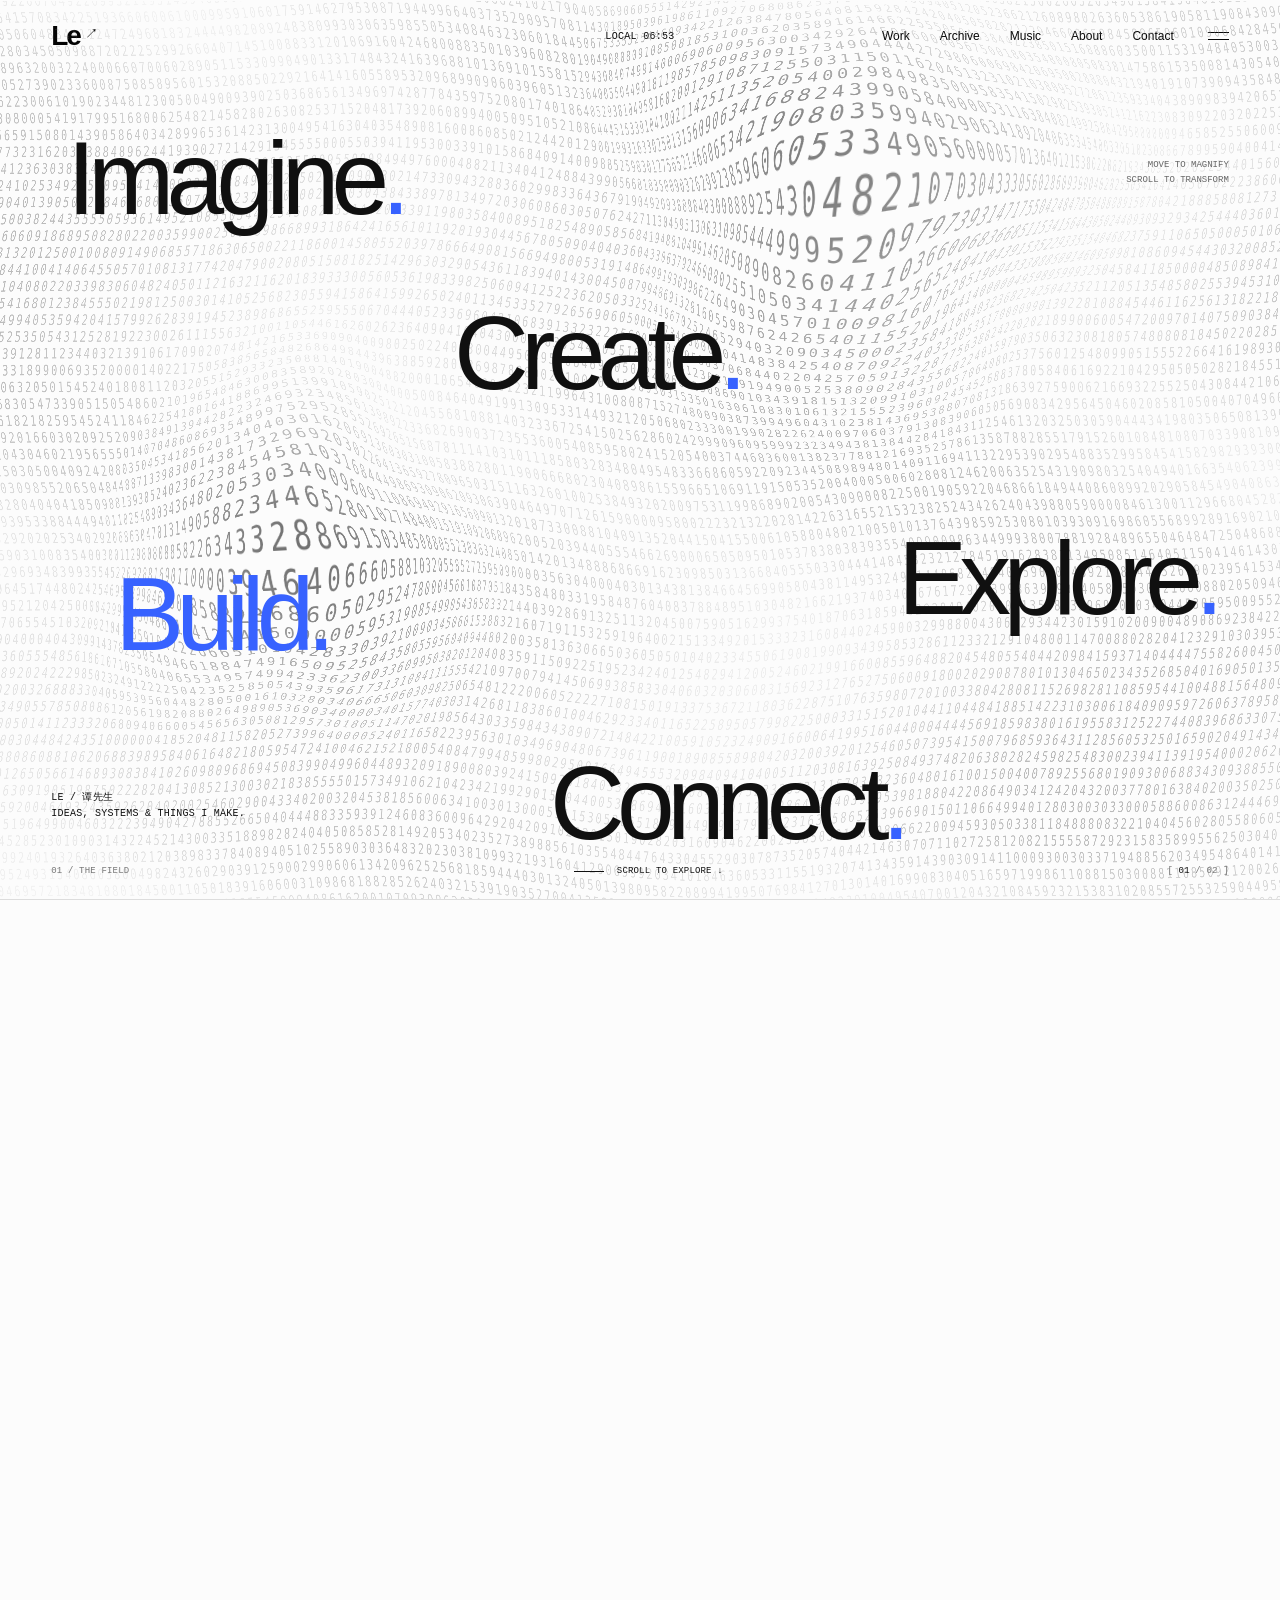
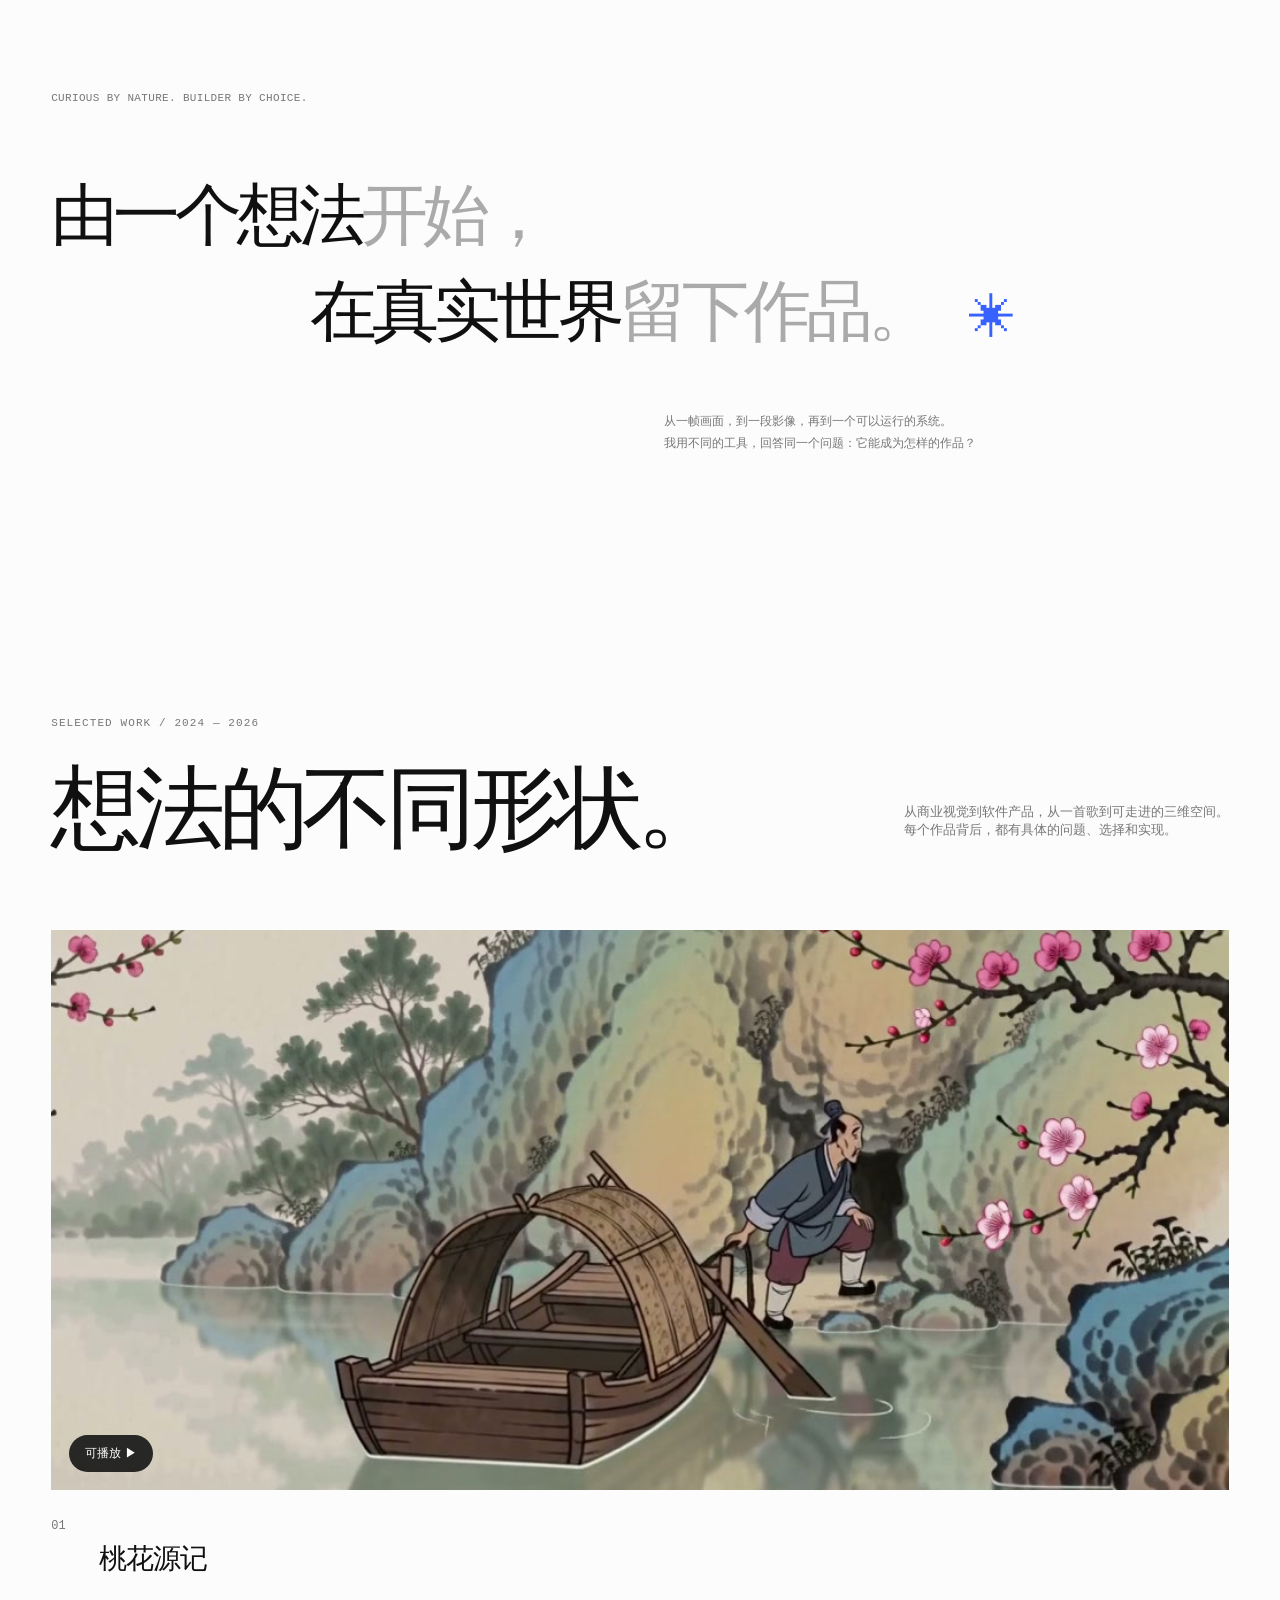
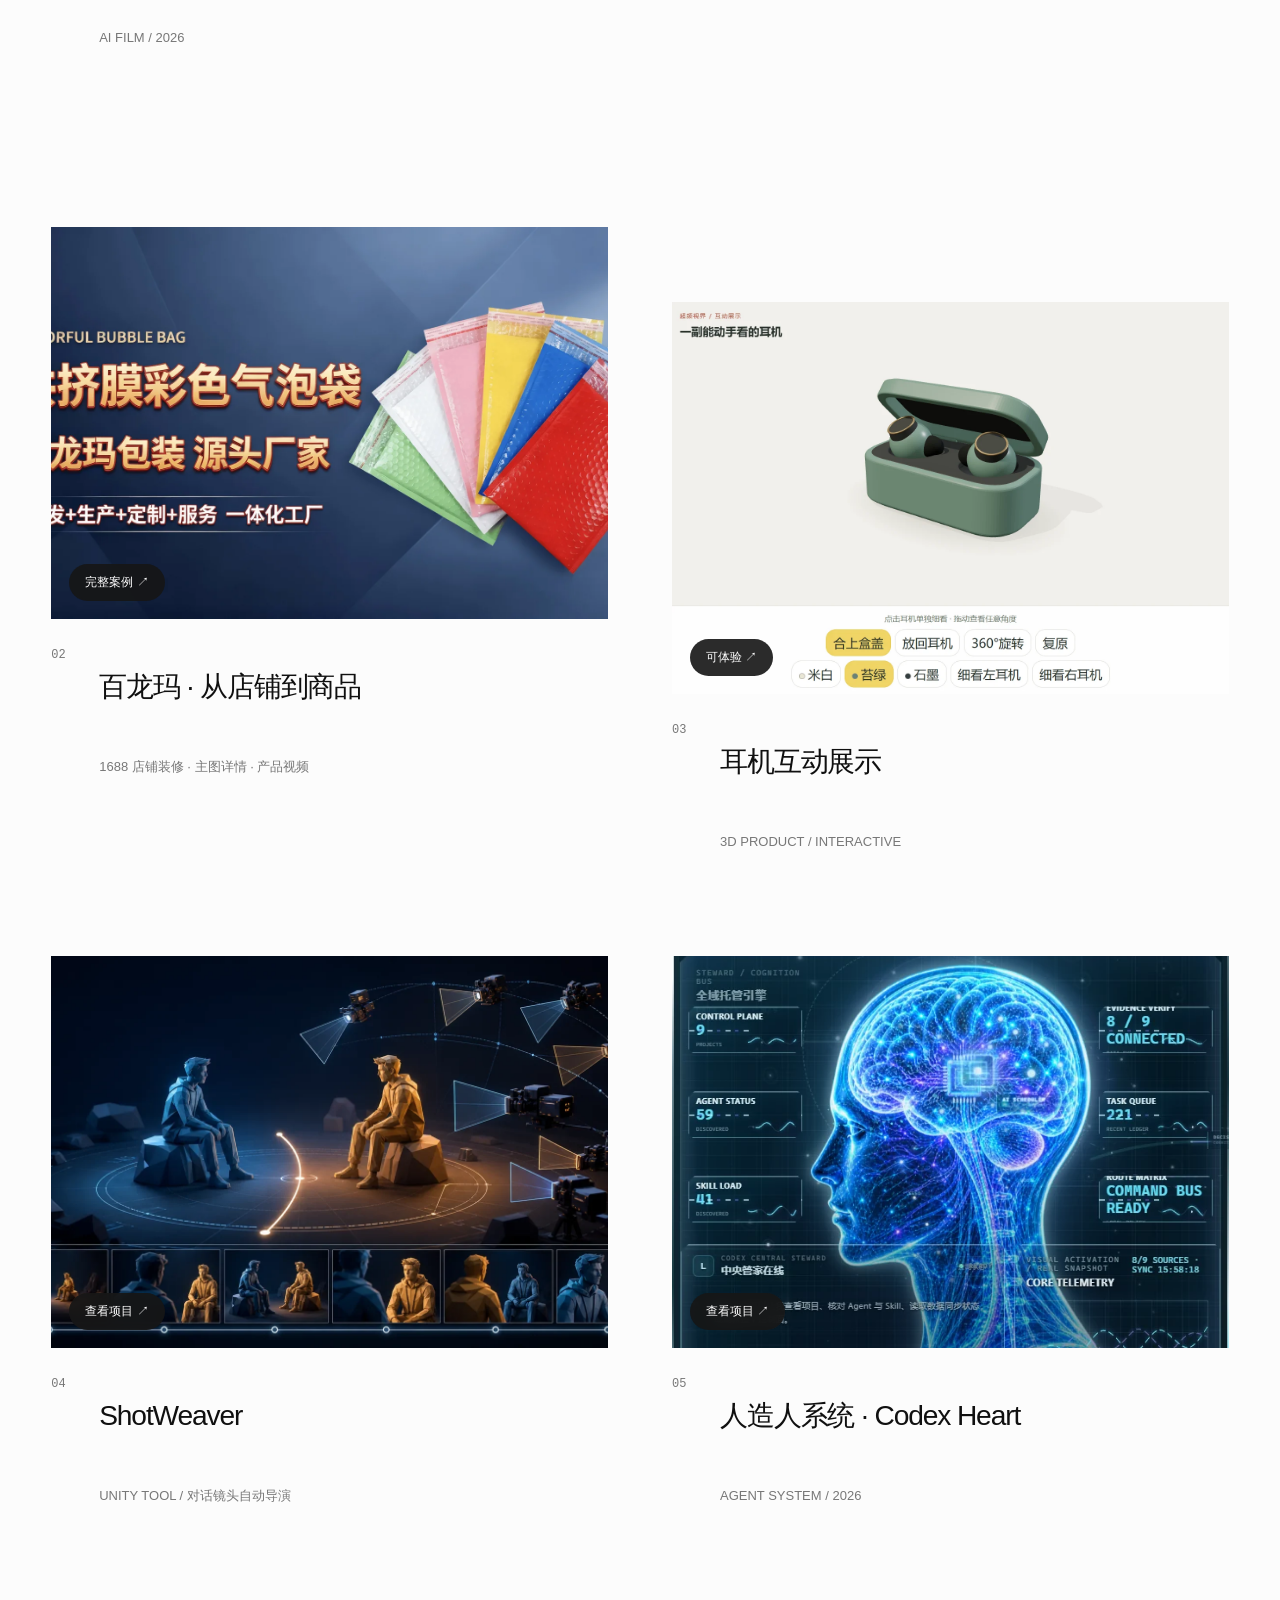
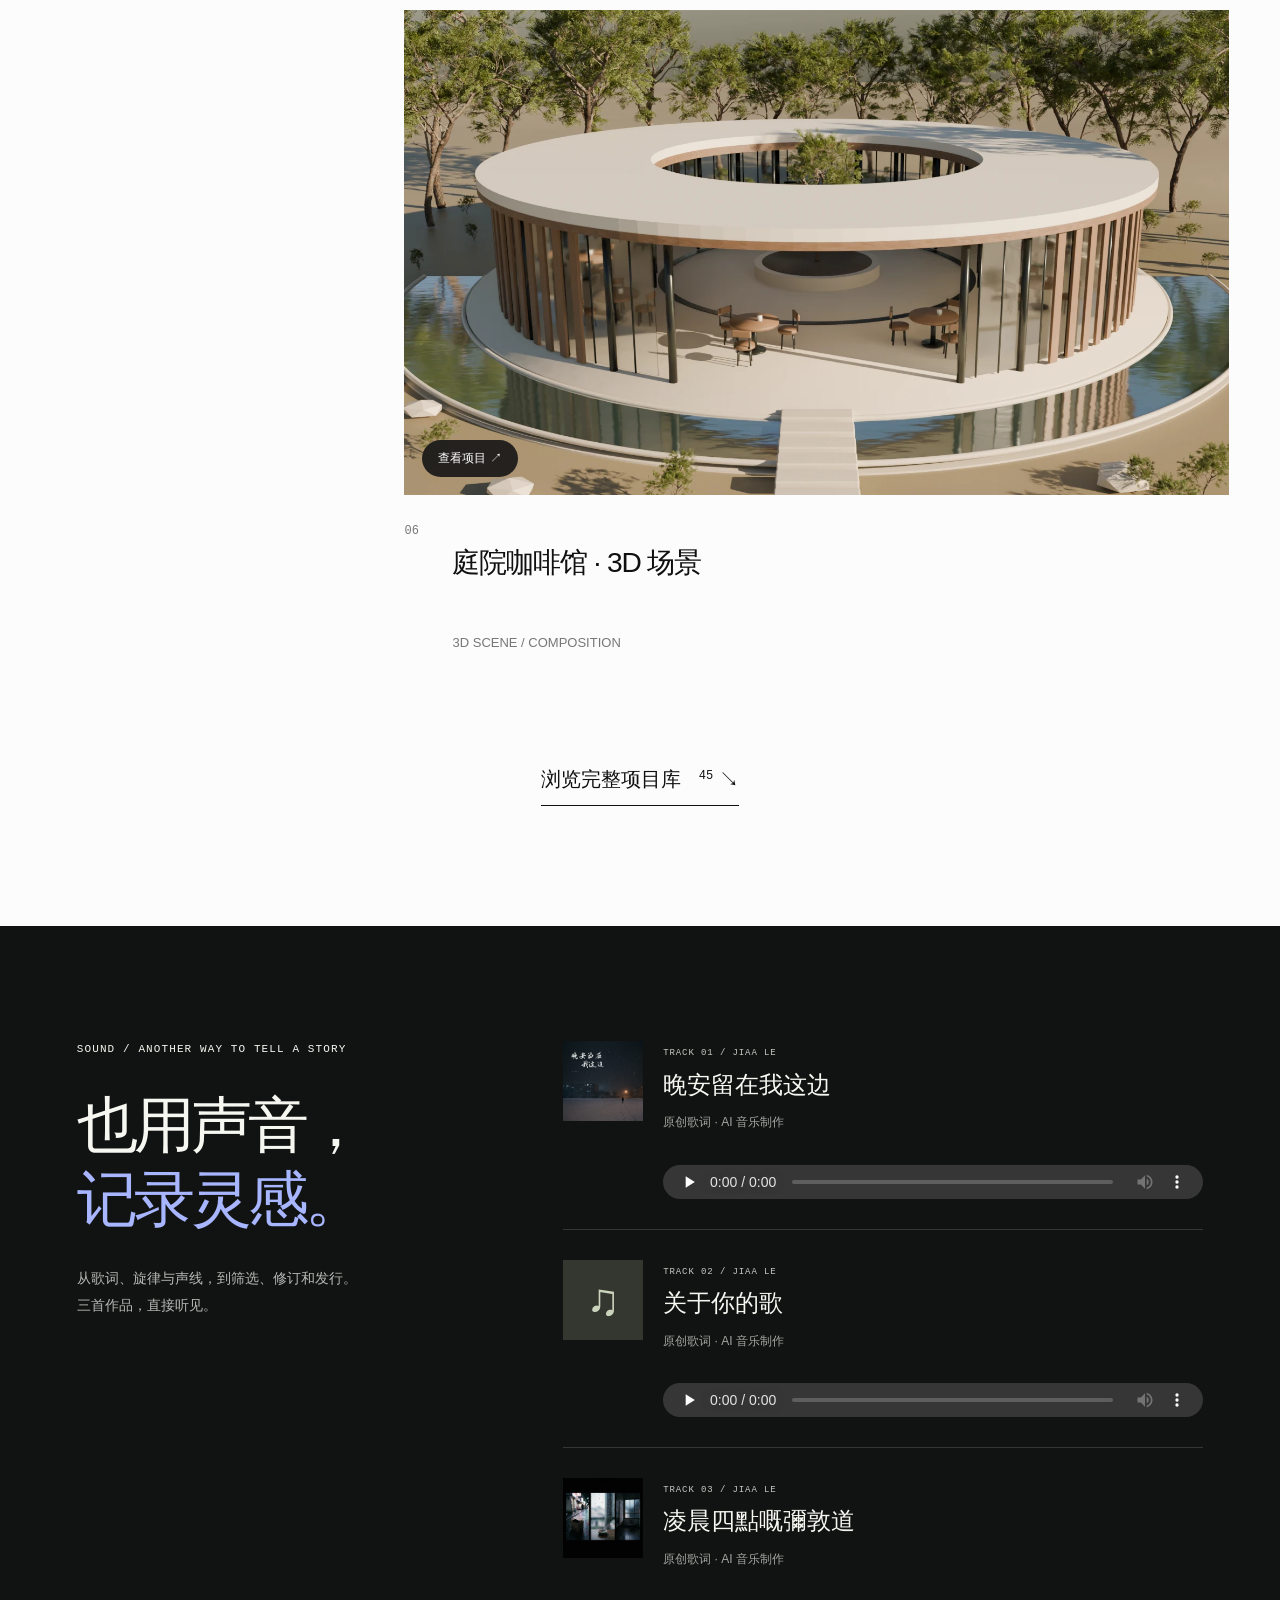
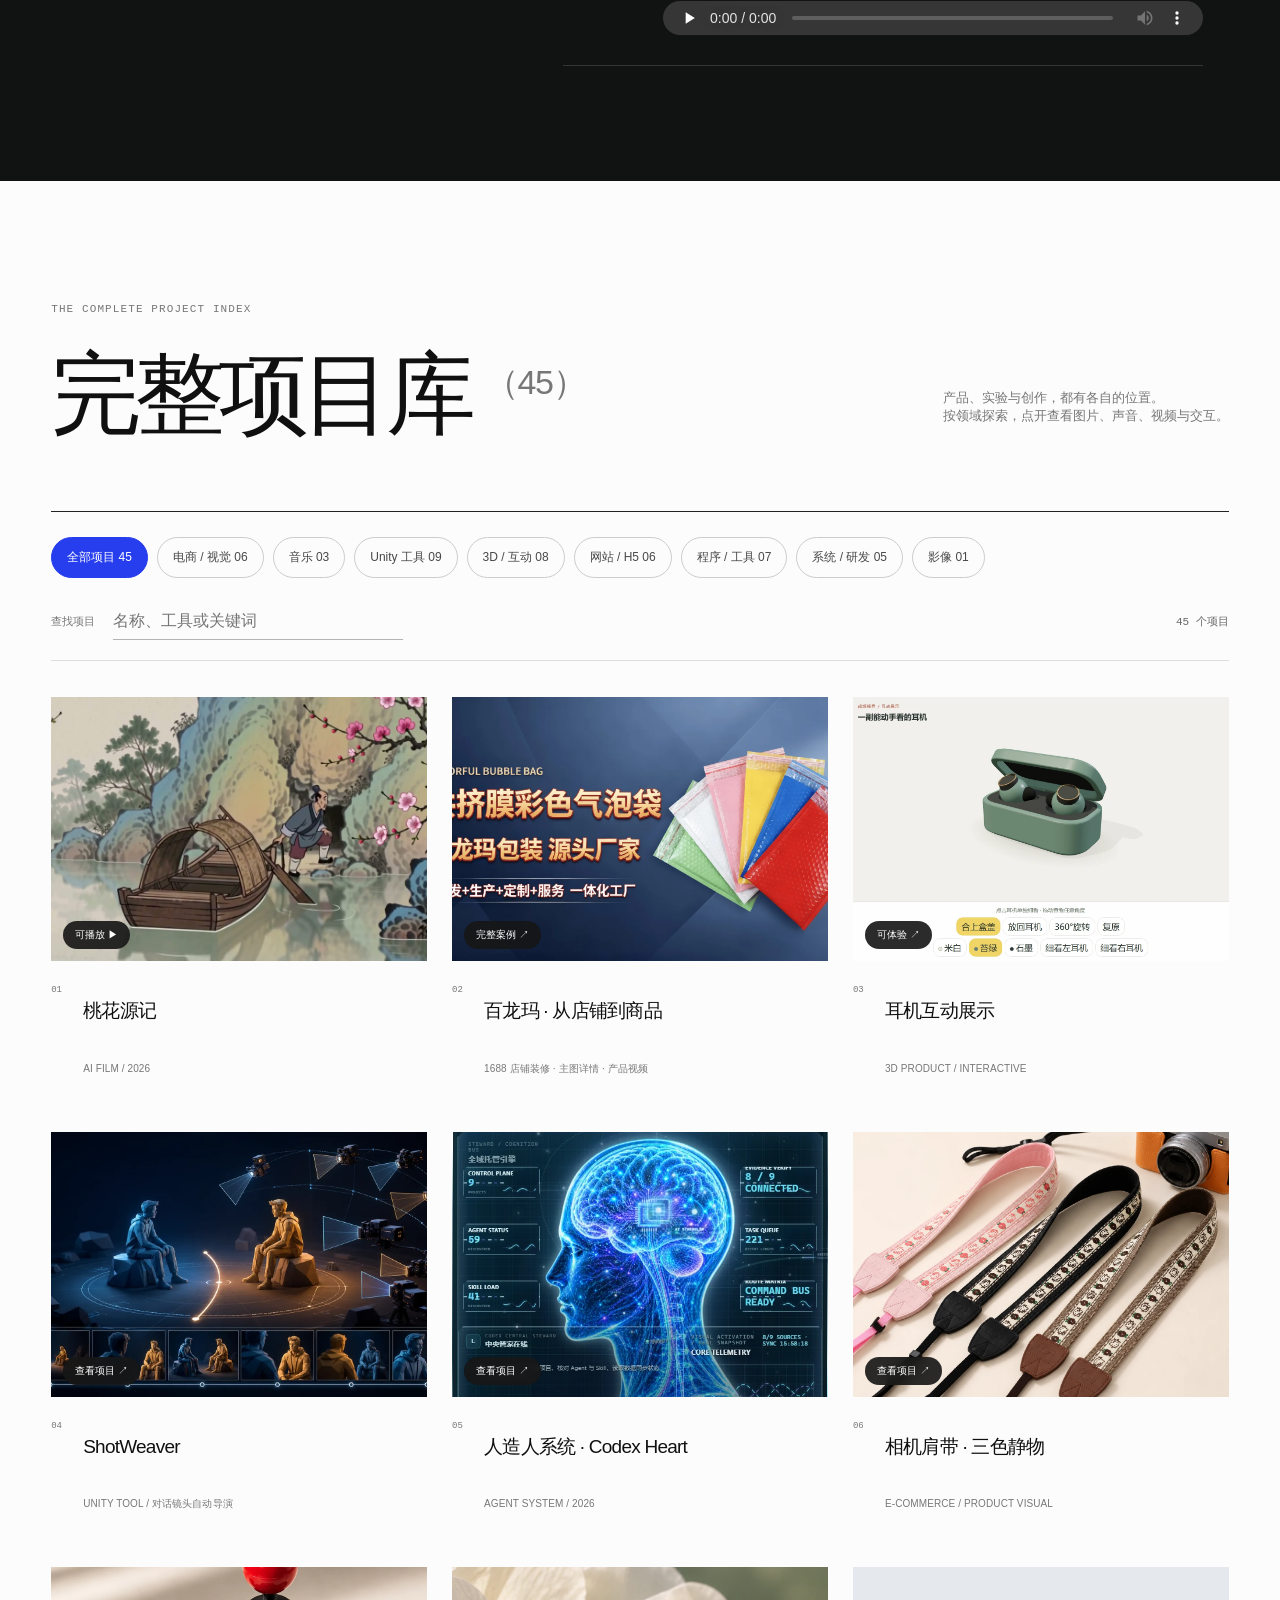
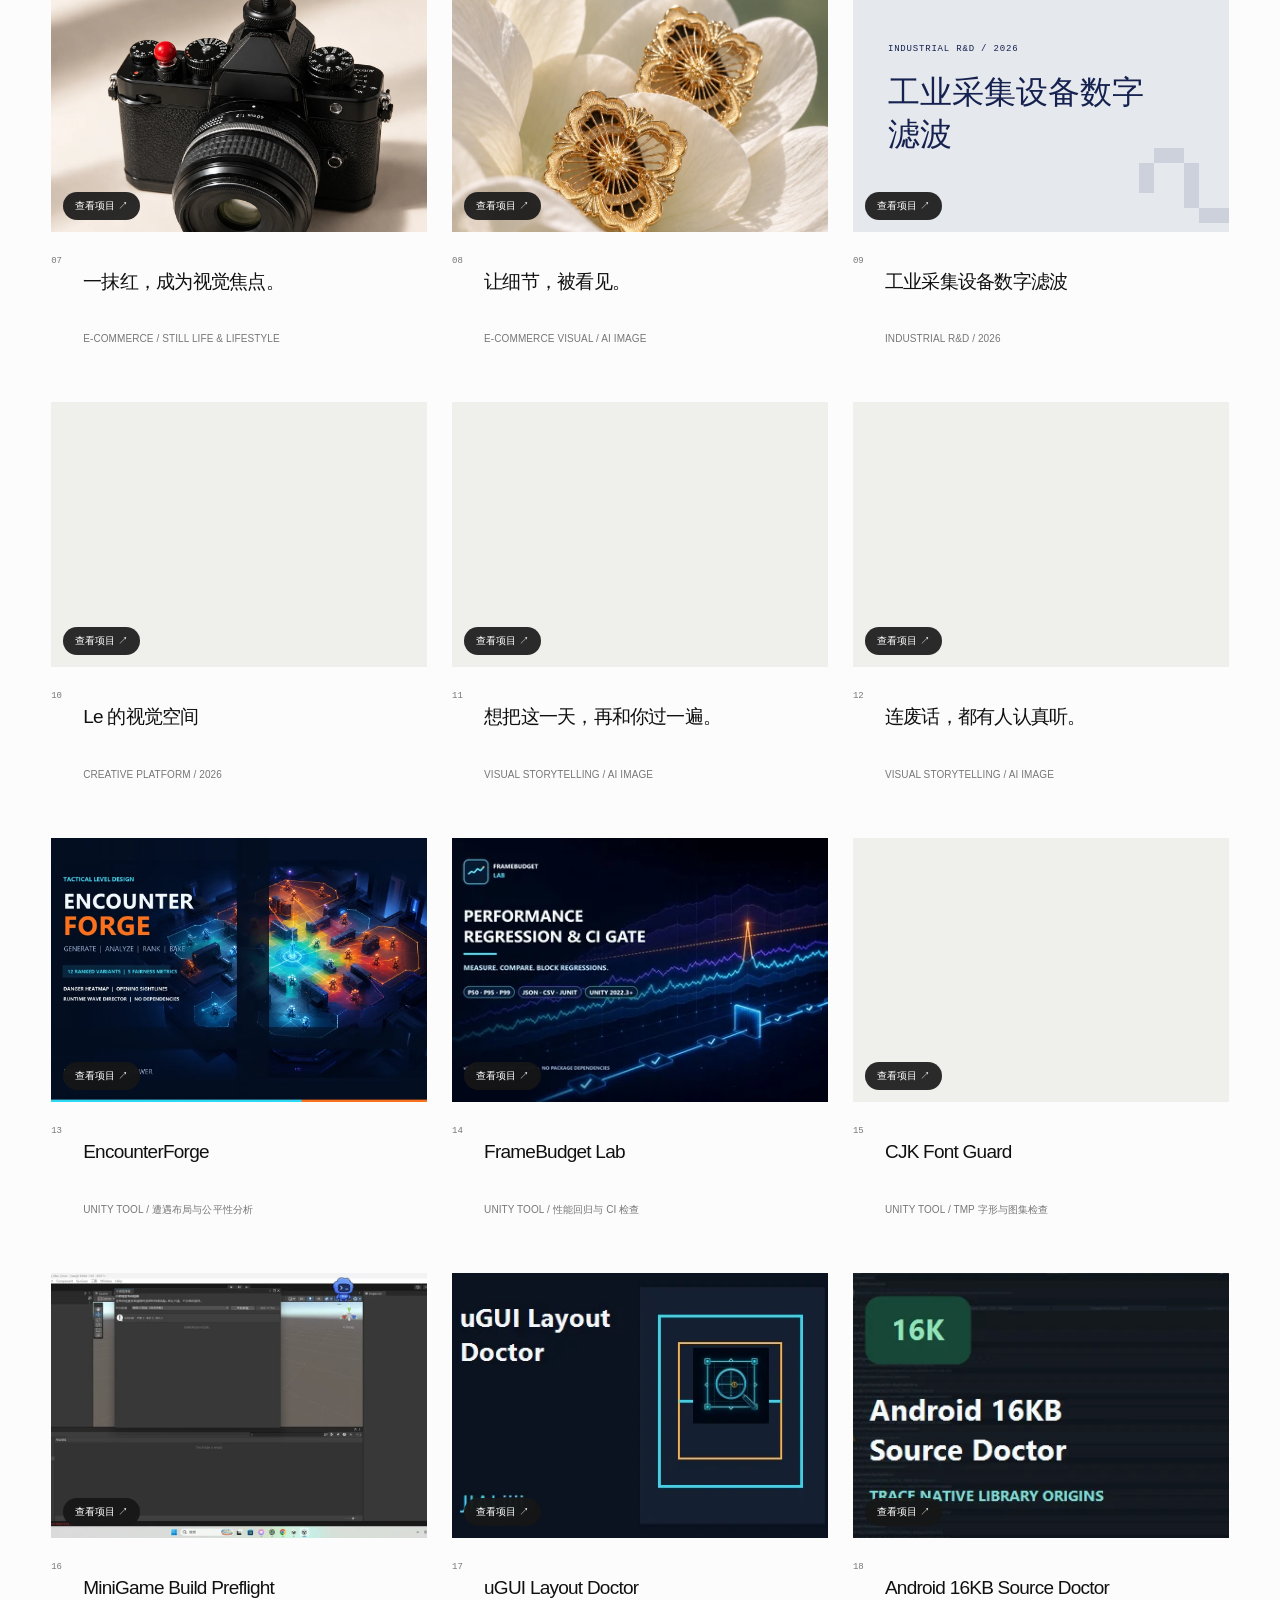
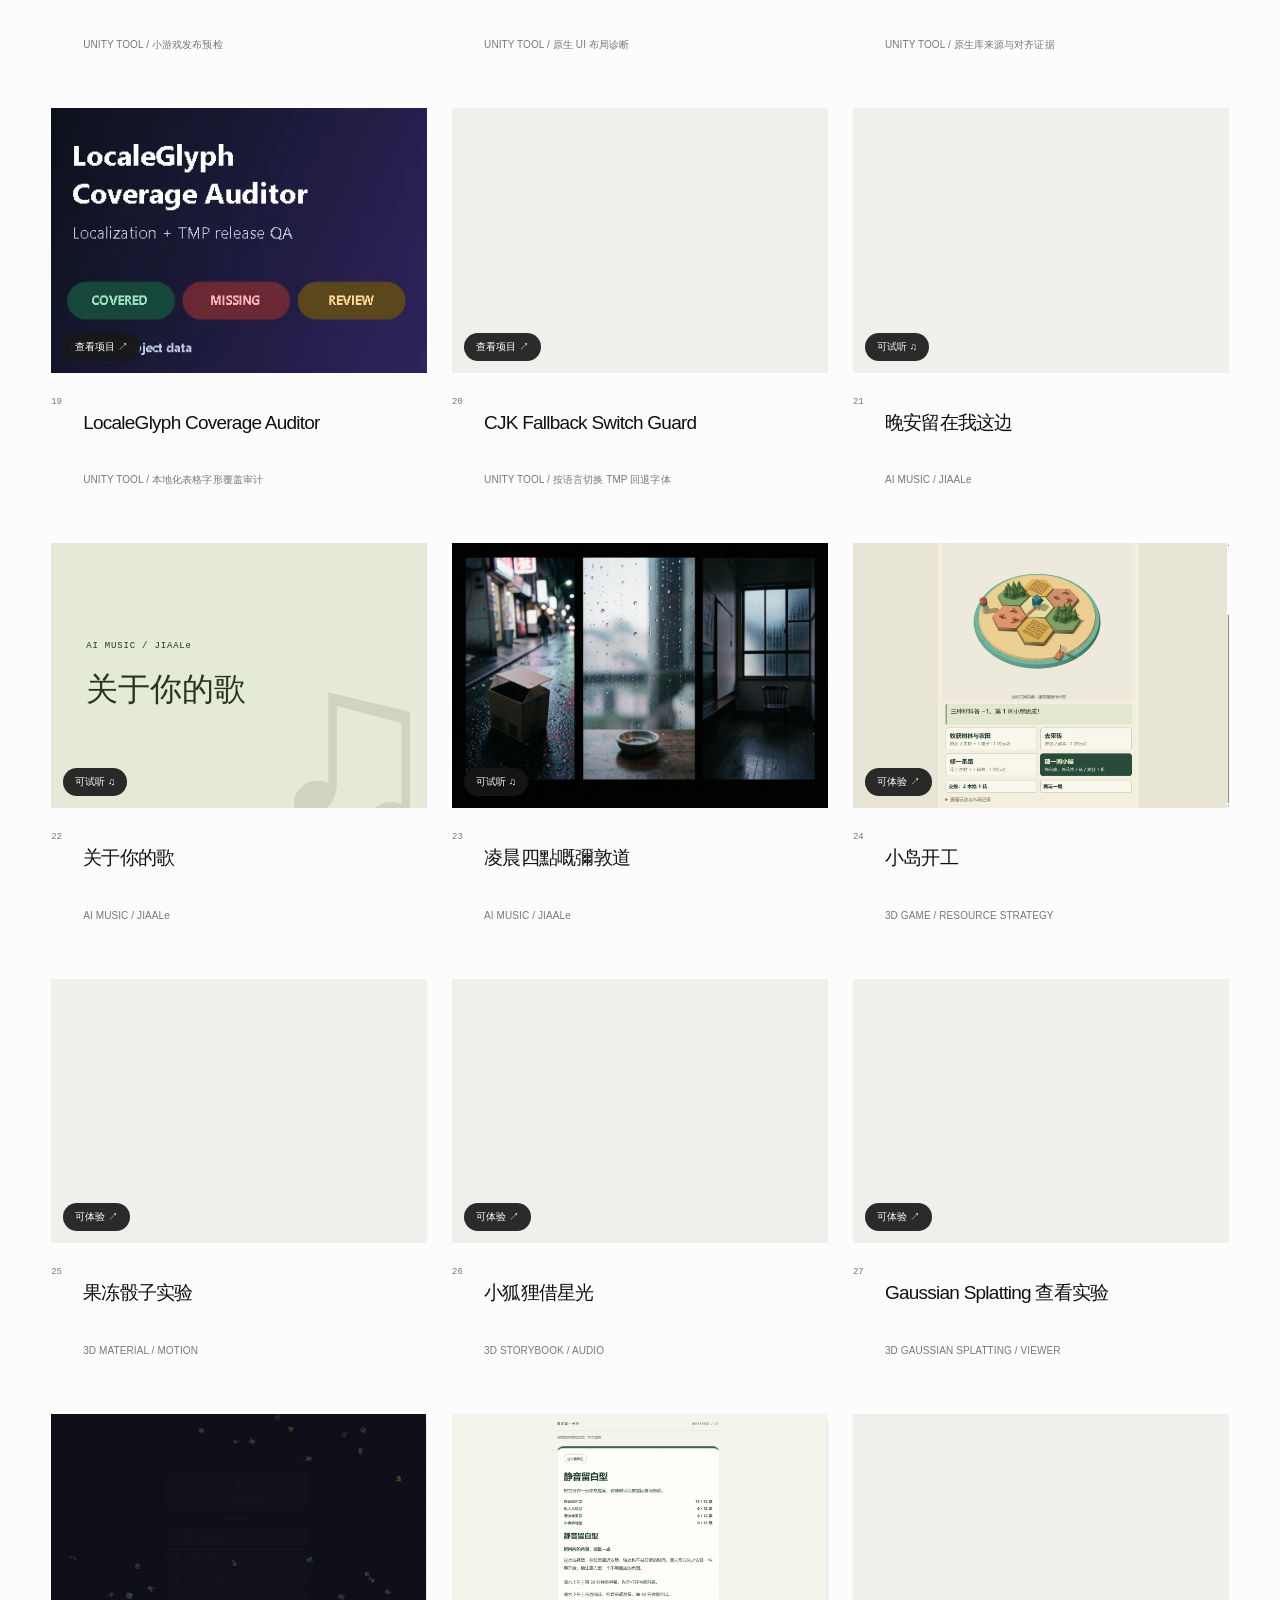
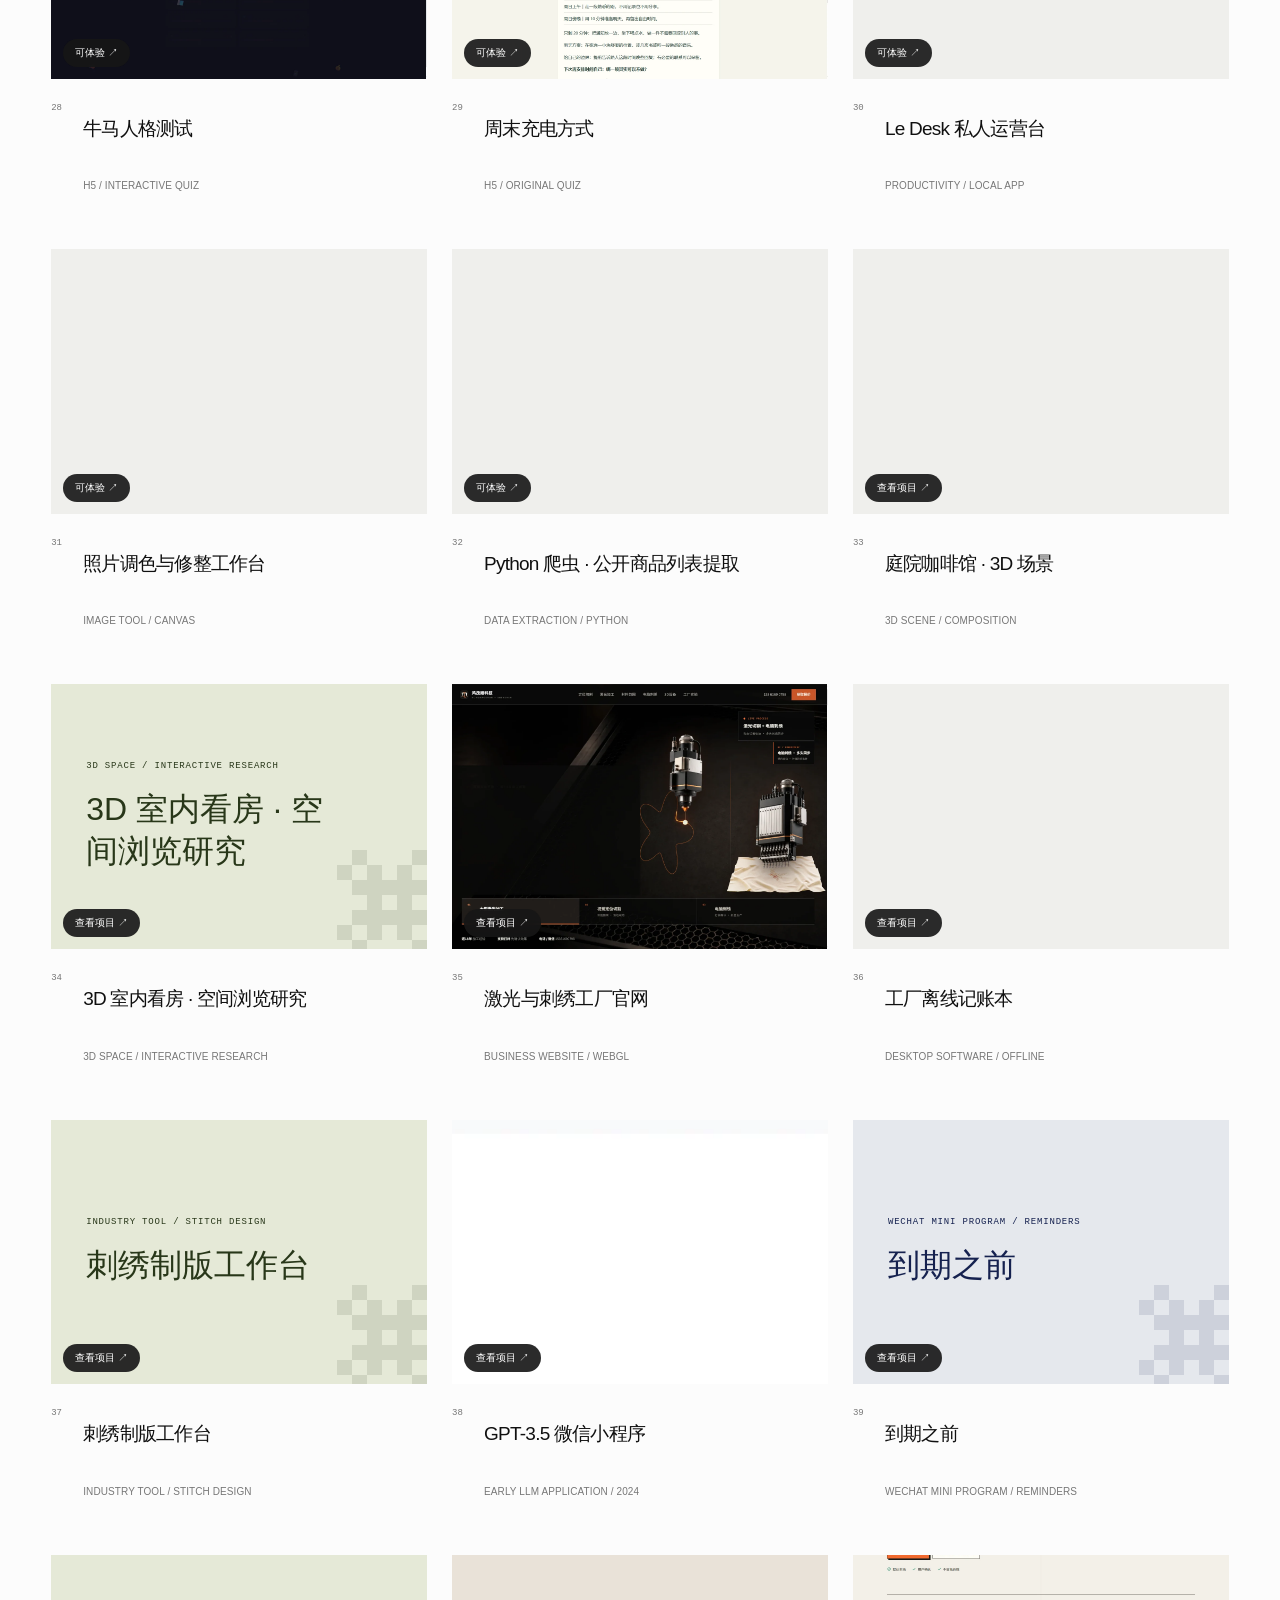
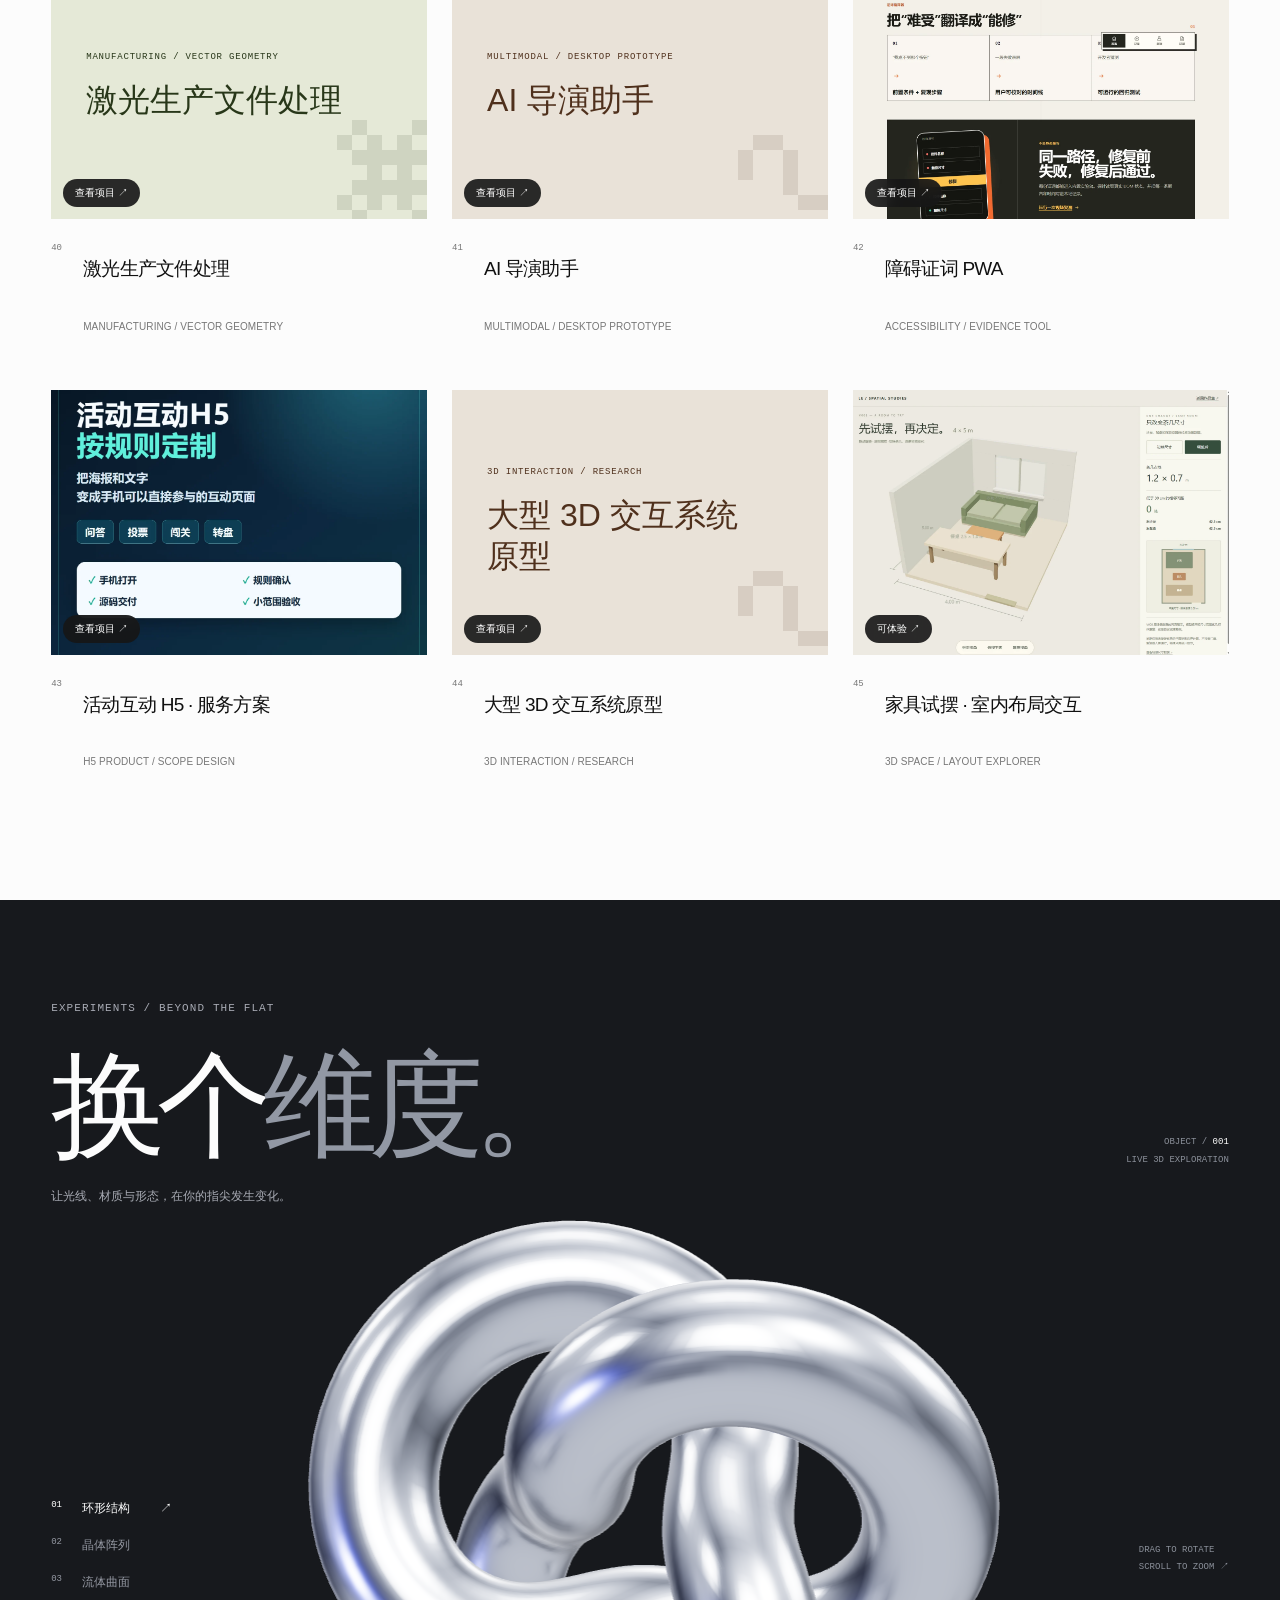
==== index.html @ b3fac4a1 "Publish Le portfolio with projects, photos and portrait unlock" ====
<!doctype html>
<html lang="zh-CN">
<head>
<meta charset="UTF-8"><meta name="viewport" content="width=device-width,initial-scale=1"><meta name="theme-color" content="#fcfcfc">
<meta name="description" content="Le｜谭先生的个人作品集。智能体系统、工业研发、AI影像、电商视觉与三维交互，想法在这里成为作品。">
<meta property="og:title" content="Le — Ideas, systems & things I make."><meta property="og:image" content="https://le-ai-portfolio.jia-c.chatgpt.site/assets/camera-straps.webp">
<title>Le — Ideas, systems & things I make.</title>
<link rel="icon" href="data:image/svg+xml,%3Csvg xmlns='http://www.w3.org/2000/svg' viewBox='0 0 64 64'%3E%3Crect width='64' height='64' fill='%232941f0'/%3E%3Ctext x='10' y='47' font-size='45' font-family='Arial' font-weight='900' fill='white'%3EL.%3C/text%3E%3C/svg%3E">
<link rel="stylesheet" href="styles.css"><link rel="stylesheet" href="archive.css"><link rel="stylesheet" href="portrait.css"><script type="importmap">{"imports":{"three":"./vendor/three.module.min.js","three/addons/controls/OrbitControls.js":"./vendor/OrbitControls.js"}}</script><script type="module" src="app.js"></script>
</head>
<body>
<a class="skip-link" href="#work">跳到作品</a>
<header class="header"><a class="wordmark" href="#home" aria-label="Le 首页">Le<span>↗</span></a><div class="header-caption">LOCAL <time id="local-time">--:--</time></div><nav aria-label="主导航"><a href="#work">Work</a><a href="#archive">Archive</a><a href="#music">Music</a><a href="#about">About</a><a href="#contact">Contact</a></nav><button class="menu-toggle" aria-label="打开导航菜单" aria-expanded="false" aria-controls="menu"><span>MENU</span><i></i><i></i></button></header>
<div class="menu-panel" id="menu" hidden><div class="menu-meta">EXPLORE / LE’S WORLD</div><nav aria-label="展开导航"><a href="#home">首页 <span>01</span></a><a href="#work">作品档案 <span>02</span></a><a href="#lab">三维实验 <span>03</span></a><a href="#about">关于我 <span>04</span></a><a href="#contact">开始对话 <span>05</span></a></nav><p>好奇心驱动。用作品回答。</p></div>
<main>
<section class="journey" id="home" aria-label="从想法到作品的三维空间">
<div class="journey-sticky">
<canvas id="world-canvas" aria-label="全屏交互创作空间：移动鼠标放大数字流，滚动进入三维星球，拖动旋转，点击节点查看作品" tabindex="0"></canvas>
<div class="hero-copy"><h1 class="sr-only">Le，谭先生。AI 综合应用、系统研发与视觉创作。</h1><div class="kinetic-word word-one" data-depth="-1.1">Imagine<span>.</span></div><div class="kinetic-word word-two" data-depth=".6">Create<span>.</span></div><div class="kinetic-word word-three" data-depth="-1.6">Build<span>.</span></div><div class="kinetic-word word-four" data-depth="1.25">Explore<span>.</span></div><div class="kinetic-word word-five" data-depth="-.45">Connect<span>.</span></div><p class="opening-caption">LE / 谭先生<br>IDEAS, SYSTEMS & THINGS I MAKE.</p></div>
<div class="hero-side"><span>MOVE TO MAGNIFY<br>SCROLL TO TRANSFORM</span></div>
<div class="world-heading" aria-hidden="true"><p class="eyebrow">A CONTINUOUS EXPLORATION</p><h2>Different tools.<br>One curious<br><em>mind.</em></h2><p>好奇心，让不同的世界相连。<br>拖动旋转，点击节点探索作品。</p></div>
<div class="world-coordinates" aria-hidden="true"><span>CREATIVE ATLAS / LE</span><span>VISUAL · SOUND · PLAY · SYSTEMS</span><span><b data-project-count></b> PROJECTS / ALWAYS EXPLORING</span></div>
<div class="world-labels" id="world-labels"></div>
<button class="world-preview" aria-label="查看当前选中的作品" hidden><div class="world-preview-image"><img alt=""></div><span class="world-preview-kind"></span><strong class="world-preview-name"></strong><span class="world-preview-action">EXPLORE PROJECT ↗</span></button>
<div class="journey-footer"><span class="scene-label">01 / THE FIELD</span><a class="scroll-hint" href="#work"><span class="scroll-line"></span> SCROLL TO EXPLORE ↓</a><span class="scene-index">[ <b>01</b> / 02 ]</span></div>
<div class="journey-progress"><i></i></div><p class="world-fallback" hidden>继续向下，探索完整作品档案 ↓</p>
</div></section>
<section class="manifesto"><p class="eyebrow">CURIOUS BY NATURE. BUILDER BY CHOICE.</p><div class="manifesto-line">由一个想法<span>开始，</span></div><div class="manifesto-line indent">在真实世界<span>留下作品。</span><span class="asterisk">✳</span></div><p class="manifesto-note">从一帧画面，到一段影像，再到一个可以运行的系统。<br>我用不同的工具，回答同一个问题：它能成为怎样的作品？</p></section>
<section class="work section" id="work" aria-labelledby="work-title">
<div class="section-heading"><p class="eyebrow">SELECTED WORK / 2024 — 2026</p><h2 id="work-title">想法的不同形状。</h2><p class="section-desc">从商业视觉到软件产品，从一首歌到可走进的三维空间。<br>每个作品背后，都有具体的问题、选择和实现。</p></div>
<div class="featured-grid" id="featured-grid"></div><a class="archive-jump" href="#archive">浏览完整项目库 <span data-project-count></span> ↘</a>
</section>
<section class="music-section" id="music" aria-labelledby="music-title"><div class="music-heading"><p class="eyebrow">SOUND / ANOTHER WAY TO TELL A STORY</p><h2 id="music-title">也用声音，<br><em>记录灵感。</em></h2><p>从歌词、旋律与声线，到筛选、修订和发行。<br>三首作品，直接听见。</p></div><div id="music-list" class="music-list"></div></section>
<section class="archive section" id="archive" aria-labelledby="archive-title"><div class="section-heading"><p class="eyebrow">THE COMPLETE PROJECT INDEX</p><h2 id="archive-title">完整项目库<span>（<b data-project-count></b>）</span></h2><p class="section-desc">产品、实验与创作，都有各自的位置。<br>按领域探索，点开查看图片、声音、视频与交互。</p></div><div class="archive-toolbar"><div id="archive-filters" class="archive-filters" role="group" aria-label="项目分类"></div><div class="archive-search"><label for="project-search">查找项目</label><input id="project-search" type="search" placeholder="名称、工具或关键词" autocomplete="off"><span id="filter-status" role="status" aria-live="polite"></span></div></div><div id="archive-grid" class="archive-grid"></div><p id="archive-empty" hidden>没有找到匹配项目，试试其他关键词。</p></section>
<section class="lab" id="lab" aria-labelledby="lab-title"><div class="lab-title"><p class="eyebrow">EXPERIMENTS / BEYOND THE FLAT</p><h2 id="lab-title">换个<span>维度。</span></h2><p>让光线、材质与形态，在你的指尖发生变化。</p></div><div class="lab-stage"><canvas id="lab-canvas" aria-label="三维模型展示器：拖动旋转、滚轮缩放，方向键旋转" tabindex="0"></canvas><div class="lab-topline"><span>OBJECT / <b id="object-number">001</b></span><span>LIVE 3D EXPLORATION</span></div><div class="lab-sidebar"><button class="shape-button active" data-shape="knot" aria-pressed="true"><span>01</span> 环形结构</button><button class="shape-button" data-shape="crystal" aria-pressed="false"><span>02</span> 晶体阵列</button><button class="shape-button" data-shape="wave" aria-pressed="false"><span>03</span> 流体曲面</button></div><div class="lab-instruction">DRAG TO ROTATE<br>SCROLL TO ZOOM ↗</div><div class="lab-controls"><button id="material-toggle" aria-pressed="false">金属材质</button><button id="wireframe" aria-pressed="false">线框模式</button><button id="auto-rotate" aria-pressed="true">暂停旋转</button><button id="reset-view">重置视角</button></div><p class="lab-caption">本站实时三维交互 · 程序化形态实验</p><p class="webgl-message" hidden>当前设备未启用三维渲染，可继续浏览作品与项目详情。</p></div></section>
<section class="about section" id="about" aria-labelledby="about-title"><p class="eyebrow">THE HUMAN BEHIND THE WORK</p><div class="about-grid"><div><h2 id="about-title">好奇心驱动。<br><span>用作品回答。</span></h2><div class="about-monogram" aria-hidden="true">Le<span>✳</span></div></div><div class="about-detail"><p class="about-lead">我是 Le，谭先生。<br>AI 综合应用实践者，<br>创作者与系统构建者。</p><p>从 GPT-3.5 与早期 Stable Diffusion 阶段开始，我持续探索 AI 能做到什么，以及如何把它带进真实场景。</p><p>我主导问题定义、方案选择、智能体编排、关键判断与验证交付。实践横跨工业滤波、个人 AI 工作系统、视频生成平台、软件产品与视觉创作。</p><p>多年电商经营经历，让我始终关心使用者、实际约束和最终结果。长期关注 AGI，持续扩展 AI 解决复杂问题的能力。</p><a class="text-link" href="assets/le-resume.pdf" target="_blank" rel="noopener">阅读完整简历 <span>↗</span></a><a class="text-link community-anchor" href="#community">技术与商业活动现场 <span>↘</span></a><div class="timeline"><div><span>2024.02</span><p>GPT-3.5 微信小程序<br>开发版上传</p></div><div><span>2024.03</span><p>Microsoft × LinkedIn<br>生成式 AI 职业证书</p></div><div><span>2026</span><p>Unity 工具产品<br>多平台发行实践</p></div></div></div></div></section>
<section class="community section" id="community" aria-labelledby="community-title">
  <div class="community-heading"><p class="eyebrow">FIELD NOTES / PEOPLE, IDEAS & PRACTICE</p><h2 id="community-title">走出屏幕，<br><span>走进现场。</span></h2><p>技术交流、产品实践与电商经营。<br>在不同的现场，继续观察、学习与交流。</p></div>
  <article class="community-event">
    <div class="event-heading"><span class="event-index">01 / AI COMMUNITY</span><h3>AtomGit AI × 昇腾 Meetup</h3><p>深圳 · 智驱迭代，昇腾赋能</p></div>
    <div class="event-images event-images-meetup">
      <figure><button class="portrait-teaser" id="portrait-teaser" aria-haspopup="dialog" aria-controls="portrait-dialog" aria-label="点击超级赛亚人贴纸，加微信打赏看帅哥"><img src="assets/community/atomgit-meetup.webp" width="1536" height="1024" loading="lazy" decoding="async" alt="AtomGit AI 与昇腾 Meetup 现场，脸部已被金发超级赛亚人卡通贴纸遮住"><span class="portrait-mode" aria-hidden="true">⚡ SUPER SAIYAN MODE</span><span class="portrait-cta">加微信打赏看帅哥 <b aria-hidden="true">↗</b></span></button><figcaption>线下 AI 技术交流现场 · 点击贴纸，发现真人彩蛋</figcaption></figure>
      <figure><a href="assets/community/atomgit-badge.webp" target="_blank" rel="noopener" aria-label="放大查看 Meetup 嘉宾证"><img src="assets/community/atomgit-badge.webp" width="1440" height="1920" loading="lazy" decoding="async" alt="印有智驱迭代、昇腾赋能与嘉宾字样的活动证"></a><figcaption>活动嘉宾证 · 现场记录</figcaption></figure>
    </div>
    <p class="event-note">围绕 AI 推理性能、成本与稳定性的技术交流。</p>
  </article>
  <article class="community-event">
    <div class="event-heading"><span class="event-index">02 / PRODUCT & BUILDERS</span><h3>Anker 黑客松 · 技术开放日</h3><p>2026.10.17 · 深圳</p></div>
    <div class="event-images">
      <figure><a href="assets/community/anker-wall.webp" target="_blank" rel="noopener" aria-label="放大查看 Anker 首届黑客松挑战赛活动墙"><img src="assets/community/anker-wall.webp" width="2048" height="1536" loading="lazy" decoding="async" alt="写有 Anker 首届黑客松挑战赛与24小时给世界一个未来的答案的活动墙"></a><figcaption>首届黑客松挑战赛 · 活动现场</figcaption></figure>
      <figure><a href="assets/community/anker-open-day.webp" target="_blank" rel="noopener" aria-label="放大查看 Anker 技术开放日手册"><img src="assets/community/anker-open-day.webp" width="1536" height="2048" loading="lazy" decoding="async" alt="日期为2026年10月17日的 Anker 技术开放日手册与现场饮品"></a><figcaption>Technology Open Day · 2026.10.17</figcaption></figure>
    </div>
    <p class="event-note">技术开放日现场，关注从想法到产品原型的实践。</p>
  </article>
  <article class="community-event">
    <div class="event-heading"><span class="event-index">03 / COMMERCE & INDUSTRY</span><h3>阿里中心 · 1688 线下活动</h3><p>电商实务 · 产业带与供应链</p></div>
    <div class="event-images event-images-alibaba">
      <figure><a href="assets/community/alibaba-center.webp" target="_blank" rel="noopener" aria-label="放大查看阿里中心现场照片"><img src="assets/community/alibaba-center.webp" width="1440" height="1080" loading="lazy" decoding="async" alt="带有阿里中心与 Alibaba Center 标识的建筑外观"></a><figcaption>阿里中心 · 现场记录</figcaption></figure>
      <figure><a href="assets/community/alibaba-1688.webp" target="_blank" rel="noopener" aria-label="放大查看1688活动现场物料"><img src="assets/community/alibaba-1688.webp" width="1279" height="1922" loading="lazy" decoding="async" alt="阿里巴巴笔记本、活动证与1688源头产业带供应链活动物料"></a><figcaption>1688 活动物料 · 现场记录</figcaption></figure>
    </div>
    <p class="event-note">电商经营之外，也走进线下活动，接触平台与产业带的实际场景。</p>
  </article>
</section>
<section class="contact section" id="contact"><div class="contact-top"><p class="eyebrow">NEXT / LET’S MAKE IT HAPPEN.</p><span><i></i> 开放工作与项目交流</span></div><a class="contact-title" href="tel:13147067501">下个想法，<br>一起做出来。<span>↗</span></a><div class="contact-bottom"><button id="copy-contact">131 4706 7501 <span>复制电话 ↗</span></button><a href="assets/le-resume.pdf" download="谭先生_AI综合简历.pdf">下载简历 ↓</a></div><p class="copy-status" role="status" aria-live="polite"></p></section>
</main><footer><a class="wordmark" href="#home">Le<span>✳</span></a><p>© 2026 Le. Built with curiosity.</p><button id="motion-toggle" aria-pressed="false">减少动效</button><a href="#home">回到顶部 ↑</a></footer>
<dialog id="project-dialog" aria-labelledby="dialog-title"><button class="dialog-close" aria-label="关闭项目详情">关闭 ×</button><div id="dialog-content"></div></dialog><div class="cursor-label" aria-hidden="true">EXPLORE ↗</div>
<dialog id="portrait-dialog" aria-labelledby="portrait-dialog-title" aria-describedby="portrait-dialog-description">
  <div class="portrait-toolbar"><button class="portrait-close" type="button" aria-label="关闭真人彩蛋弹窗" autofocus>关闭 ×</button></div>
  <div class="portrait-dialog-art"><img id="portrait-dialog-image" src="assets/community/atomgit-meetup.webp" width="1536" height="1024" alt="金发超级赛亚人贴纸遮脸照片"><span id="portrait-character-label" aria-hidden="true">隐藏款 · Le</span></div>
  <div class="portrait-dialog-copy"><p class="eyebrow">SECRET CHARACTER / 01</p><h2 id="portrait-dialog-title">想看本体？<br><span>给帅气充个能。</span></h2><p id="portrait-dialog-description">加微信，打赏不低于 5 元。<br>我确认到账后发你解锁码，回来揭晓本体。</p>
    <div class="portrait-wechat"><div><span>微信同号</span><strong>13147067501</strong></div><button id="portrait-copy-wechat" type="button">复制微信号 <span aria-hidden="true">↗</span></button></div>
    <p id="portrait-copy-status" class="portrait-status" role="status" aria-live="polite"></p>
    <div class="portrait-payment-state"><span aria-hidden="true">◉</span><p>打赏解锁 · ¥5 起<br><small>人工确认到账后发码，请先加微信。</small></p></div>
    <details class="portrait-payment"><summary>查看微信收款码 <span aria-hidden="true">＋</span></summary><a href="assets/community/wechat-payment.jpg" target="_blank" rel="noopener" aria-label="打开完整微信收款码"><img src="assets/community/wechat-payment.jpg" width="828" height="1124" alt="Le 的微信收款码，打赏金额不低于5元" loading="lazy"></a><p>使用微信扫一扫 · 打赏金额不低于 5 元<br>手机可点开收款码，保存后在微信中识别。<br>付款后请在微信联系我，确认到账后领取解锁码。</p></details>
    <form id="portrait-unlock-form"><label for="portrait-unlock-code">已经拿到解锁码？</label><div class="portrait-unlock-fields"><input id="portrait-unlock-code" name="unlock-code" type="text" placeholder="粘贴微信收到的解锁码" autocomplete="off" autocapitalize="characters" spellcheck="false" required maxlength="80" aria-describedby="portrait-unlock-status"><button id="portrait-unlock-submit" type="submit">解除变身 ↗</button></div><p id="portrait-unlock-status" class="portrait-status" role="status" aria-live="polite"></p></form>
    <div id="portrait-unlocked-actions" hidden><p class="portrait-success">解锁成功，帅哥本体已出现。谢谢你的支持！</p><a id="portrait-original-link" target="_blank" rel="noopener">查看完整原图 ↗</a><button id="portrait-relock" type="button">重新贴上贴纸</button></div>
    <button class="portrait-back" type="button">先让帅哥继续变身 ↗</button>
  </div>
</dialog>
<script type="module" src="portrait.js"></script>
<noscript><p class="noscript">启用 JavaScript 后可使用三维与项目详情。完整简历可通过页面链接阅读。</p></noscript>
</body></html>
---- styles.css ----
:root{--paper:#f0f0eb;--ink:#20201f;--muted:#73736b;--line:#d1d1c8;--blue:#2941ef;--pad:clamp(22px,4vw,80px);font-family:Arial,'Microsoft YaHei','PingFang SC',sans-serif;color:var(--ink);background:var(--paper);font-synthesis:none}*{box-sizing:border-box}html{scroll-behavior:smooth;scroll-padding-top:90px}body{margin:0}button,a{-webkit-tap-highlight-color:transparent}button,input{font:inherit}button,a{color:inherit}button{cursor:pointer}a{text-decoration:none}button{border:0;background:none;padding:0}img,video{display:block;max-width:100%}button:focus-visible,a:focus-visible,canvas:focus-visible{outline:3px solid var(--blue);outline-offset:7px}::selection{background:var(--blue);color:white}[hidden]{display:none!important}.sr-only{position:absolute;width:1px;height:1px;overflow:hidden;clip-path:inset(50%)}.skip-link{position:fixed;top:-100px;left:20px;background:var(--ink);color:white;padding:15px;z-index:200}.skip-link:focus{top:20px}.eyebrow{font:11px/1.5 'Courier New',monospace;letter-spacing:.1em;font-weight:600;margin:0}.header{height:100px;position:absolute;top:0;left:0;right:0;z-index:40;display:flex;align-items:center;padding:0 var(--pad);gap:5vw}.wordmark{font-size:46px;font-weight:900;letter-spacing:-5px;line-height:1;display:inline-block}.wordmark span{font:11px Arial;letter-spacing:0;vertical-align:top;margin:3px 0 0 8px;display:inline-block}.header-caption{font:9px/1.4 'Courier New',monospace;letter-spacing:.03em}.header nav{margin-left:auto;display:flex;gap:40px;font-size:12px}.header nav a{padding:10px 0}.header nav sup{font:9px monospace;margin-left:4px;color:var(--blue)}.menu-toggle{margin-left:25px;position:relative;width:72px;height:34px}.menu-toggle span{font:9px monospace;position:absolute;left:0;top:13px}.menu-toggle i{width:21px;height:1px;background:currentColor;position:absolute;right:0;top:13px;transition:transform .35s}.menu-toggle i:last-child{top:20px}.menu-toggle[aria-expanded=true] i{transform:translateY(3.5px) rotate(45deg)}.menu-toggle[aria-expanded=true] i:last-child{transform:translateY(-3.5px) rotate(-45deg)}.menu-open .header{position:fixed;color:var(--paper)}.menu-panel{position:fixed;inset:0;background:var(--blue);color:var(--paper);z-index:30;padding:150px var(--pad) 45px;overflow:auto}.menu-meta{font:10px monospace;margin-bottom:30px}.menu-panel nav{max-width:900px}.menu-panel nav a{display:flex;align-items:center;justify-content:space-between;font-size:clamp(30px,5vw,76px);font-weight:bold;letter-spacing:-.07em;line-height:1.45;border-bottom:1px solid #ffffff35;transition:padding .3s}.menu-panel nav a:hover{padding-left:25px}.menu-panel nav span{font:11px monospace;letter-spacing:0}.menu-panel>p{font-size:12px;margin-top:30px}.menu-open,.modal-open{overflow:hidden}
.journey{height:290vh;position:relative}.journey-sticky{height:100vh;height:100svh;position:sticky;top:0;overflow:hidden;background:var(--paper)}.stage-grid{position:absolute;inset:110px var(--pad) 80px;background-image:radial-gradient(#77776f40 .7px,transparent .7px);background-size:24px 24px;mask-image:linear-gradient(90deg,transparent 35%,black 90%);pointer-events:none;opacity:.55}#world-canvas{width:100%;height:100%;position:absolute;inset:0;touch-action:pan-y}.hero-copy{position:absolute;left:var(--pad);top:23%;width:78%;pointer-events:none;transform-origin:0 0;will-change:transform,opacity}.hero-copy>.eyebrow{margin-bottom:30px;color:var(--muted)}h1{font-size:clamp(64px,8.8vw,160px);line-height:1.25;letter-spacing:-.095em;font-weight:800;margin:0}h1>span{display:block;white-space:nowrap}h1>span:last-child{margin-left:4.5vw}.punctuation{margin-left:-.05em;margin-right:-.12em}em{font-style:normal;color:var(--blue)}.hero-intro{display:flex;gap:24px;align-items:flex-start;margin:5vh 0 0 5vw;font-size:13px;line-height:1.8}.hero-intro p{margin:0}.cross{font-size:46px;line-height:1;color:var(--blue)}.hero-side{position:absolute;right:var(--pad);top:24%;display:flex;flex-direction:column;gap:32vh;font:9px/1.5 'Courier New',monospace;color:var(--muted);text-align:right;pointer-events:none}.world-heading{position:absolute;left:var(--pad);top:19%;opacity:0;pointer-events:none;will-change:transform,opacity}.world-heading h2{font-size:clamp(45px,6.6vw,110px);line-height:1.15;letter-spacing:-.08em;margin:25px 0}.world-heading>p:last-child{font-size:11px;color:var(--muted);margin-top:30px}.world-labels{position:absolute;inset:0;pointer-events:none}.world-label{position:absolute;left:0;top:0;pointer-events:auto;font:10px monospace;white-space:nowrap;background:var(--paper);padding:8px 13px;border:1px solid #2223;text-align:left;opacity:0;visibility:hidden;transition:background .2s,color .2s;will-change:transform}.world-label span{margin-left:15px;color:var(--blue)}.world-label:hover{background:var(--blue);color:white}.world-label:hover span{color:white}.journey-footer{position:absolute;left:var(--pad);right:var(--pad);bottom:35px;display:flex;justify-content:space-between;align-items:center;font:10px 'Courier New',monospace;letter-spacing:.02em;pointer-events:none}.journey-footer a{pointer-events:auto}.scroll-hint{display:flex;align-items:center;gap:13px}.scroll-line{height:1px;width:55px;background:var(--ink);display:inline-block}.scene-index{color:var(--muted)}.scene-index b{color:var(--ink);font-weight:normal}.journey-progress{position:absolute;left:var(--pad);right:var(--pad);bottom:0;height:1px;background:var(--line)}.journey-progress i{display:block;width:0;height:1px;background:var(--blue)}.world-fallback{position:absolute;right:var(--pad);bottom:100px;font-size:12px;color:var(--blue)}
.manifesto{padding:170px var(--pad) 150px;border-bottom:1px solid var(--line)}.manifesto>.eyebrow{margin-bottom:60px;color:var(--muted)}.manifesto-line{font-size:clamp(32px,5.4vw,87px);font-weight:bold;line-height:1.5;letter-spacing:-.065em}.manifesto-line>span:not(.asterisk){color:#8b8b81}.manifesto-line.indent{margin-left:13vw}.asterisk{display:inline-block;margin-left:3vw;color:var(--blue);font-family:Arial;animation:rotate 25s linear infinite}.manifesto-note{margin:50px 0 0 45%;font-size:13px;line-height:1.9;color:var(--muted)}.section{padding:120px var(--pad)}.section-heading{position:relative}.section-heading>.eyebrow{color:var(--muted)}.section-heading h2{font-size:clamp(52px,8vw,120px);line-height:1.15;font-weight:500;letter-spacing:-.07em;margin:25px 0 50px}.section-heading h2>span{font-size:16px;letter-spacing:-.04em;vertical-align:top;margin:20px 0 0 16px;display:inline-block;color:var(--muted)}.section-desc{position:absolute;right:0;bottom:8px;color:var(--muted);font-size:13px}.filter-row{display:flex;align-items:center;gap:36px;border-top:1px solid var(--line);border-bottom:1px solid var(--line);padding:21px 0;margin-bottom:50px;font-size:12px}.filter-row button{color:var(--muted);white-space:nowrap}.filter-row .active{color:var(--blue)}.filter-row button sup{font:9px monospace;margin-left:5px}.filter-row a{margin-left:auto}.subfilter-row{display:flex;gap:30px;font-size:12px;margin:-20px 0 45px;color:var(--muted)}.subfilter-row .active{color:var(--blue)}.work-grid{display:grid;grid-template-columns:1fr 1fr;gap:80px 5vw;align-items:start}.work-item{text-align:left;min-width:0}.work-item.offset{margin-top:160px}.work-item.film-item,.work-item.signal-item,.work-item.studio-item{grid-column:1/-1}.work-image{aspect-ratio:1;position:relative;overflow:hidden;background:#e5e5dc}.work-image>img{width:100%;height:100%;object-fit:cover;transition:transform .9s cubic-bezier(.2,.7,.2,1)}.work-item:hover .work-image>img{transform:scale(1.035)}.work-image.portrait{aspect-ratio:4/5}.work-image.film{aspect-ratio:1.98}.film>img{filter:brightness(.8)}.film-overlay{position:absolute;inset:0;display:flex;flex-direction:column;align-items:center;justify-content:center;color:white;background:#10151810}.film-overlay>span:first-child{font:11px monospace;letter-spacing:.3em}.film-overlay>strong{font-family:'KaiTi','STKaiti',serif;font-size:clamp(55px,8vw,130px);font-weight:400;letter-spacing:.14em;margin:20px 0 35px}.film-play{font-size:12px;line-height:1;border:1px solid #ffffff85;border-radius:100%;width:140px;height:60px;display:flex;align-items:center;justify-content:center;gap:10px;background:#ffffff10;transition:background .3s}.film-play small{font:9px monospace}.work-item:hover .film-play{background:#ffffff30}.image-number{position:absolute;top:22px;left:24px;font:9px monospace;letter-spacing:.04em;color:var(--ink);z-index:2}.film .image-number{color:white}.image-tag{position:absolute;bottom:22px;right:22px;font-size:10px;padding:8px 12px;background:var(--paper)}.work-caption{display:grid;grid-template-columns:1fr 40px;gap:8px;margin-top:20px}.work-caption h3{font-size:21px;font-weight:500;letter-spacing:-.03em;margin:0}.work-caption p{font-size:11px;color:var(--muted);margin:0;grid-column:1}.work-caption>span{grid-column:2;grid-row:1/3;font-size:27px;justify-self:end;transition:transform .3s}.work-item:hover .work-caption>span{transform:translate(4px,-4px);color:var(--blue)}.system{background:#cbd1dd;display:flex;flex-direction:column;justify-content:center;padding:70px 45px 35px}.system .system-label{font:bold clamp(40px,4.5vw,70px)/.85 Arial;letter-spacing:-.08em;margin-bottom:35px}.system>img{height:auto;max-height:60%;object-fit:contain;box-shadow:0 18px 35px #20212d24}.signal-art{aspect-ratio:2.2;background:var(--blue);color:white;display:grid;grid-template-columns:1fr 1.15fr;align-items:center;padding:5vw;gap:30px}.signal-art .image-number{color:#ffffff88}.signal-text{display:flex;flex-direction:column;align-items:start;gap:30px}.signal-text>span{font:9px monospace;letter-spacing:.06em;color:#ffffffaa}.signal-text>strong{font-size:clamp(30px,4.5vw,72px);line-height:1.3;font-weight:500;letter-spacing:-.07em}.signal-text>small{font:9px monospace;color:#ffffffaa}.signal-art svg{width:100%;height:auto}.noise-line{stroke:#ffffff42;stroke-width:1.5;fill:none}.clean-line{stroke:white;stroke-width:2.5;fill:none;stroke-dasharray:1300;stroke-dashoffset:0;animation:signal 9s infinite}.studio{aspect-ratio:1.9;background:#dddcd4;display:grid;grid-template-columns:.75fr 1fr;align-items:center;padding:6vw 0 6vw 5vw}.studio-title{font-weight:bold;font-size:clamp(40px,5.5vw,90px);letter-spacing:-.09em;line-height:1.05}.studio>img{height:auto;transform:rotate(-4deg) translateX(30px);box-shadow:0 25px 50px #2223}.work-item:hover .studio>img{transform:rotate(-2deg) translateX(20px) scale(1.02)}.work-grid.filtered{gap:70px 5vw}.work-grid.filtered .work-item.offset{margin-top:0}.work-grid.filtered .film-item,.work-grid.filtered .signal-item,.work-grid.filtered .studio-item{grid-column:1/-1}
.lab{background:#17191d;color:var(--paper);position:relative;padding:100px var(--pad) 50px;overflow:hidden}.lab-title{position:relative;z-index:1;pointer-events:none}.lab-title .eyebrow{color:#a8abb4}.lab-title h2{font-size:clamp(56px,9vw,145px);font-weight:500;letter-spacing:-.08em;margin:25px 0 20px;line-height:1.1}.lab-title h2 span{color:#9298a4}.lab-title>p:last-child{font-size:12px;color:#a8abb4}.lab-stage{position:relative;height:690px;margin-top:-100px}#lab-canvas{position:absolute;inset:0;width:100%;height:100%;touch-action:pan-y}.lab-topline{position:absolute;top:20px;right:0;display:flex;flex-direction:column;align-items:end;gap:8px;font:9px monospace;color:#8b909a;pointer-events:none}.lab-topline b{color:white;font-weight:400}.lab-sidebar{position:absolute;left:0;top:45%;display:flex;flex-direction:column;gap:20px}.shape-button{display:flex;gap:20px;font-size:12px;color:#9498a2;text-align:left}.shape-button span{font:9px monospace}.shape-button.active{color:white}.shape-button.active::after{content:'↗';margin-left:10px}.lab-instruction{position:absolute;right:0;top:50%;font:9px/1.8 monospace;color:#8b909a;pointer-events:none}.lab-controls{position:absolute;bottom:60px;left:50%;transform:translateX(-50%);display:flex;border:1px solid #ffffff35;padding:5px;gap:3px;white-space:nowrap}.lab-controls button{font-size:11px;padding:12px 16px;transition:background .3s}.lab-controls button:hover,.lab-controls button[aria-pressed=true]:not(#auto-rotate){background:#ffffff20}.lab-caption{position:absolute;bottom:0;left:0;font-size:10px;color:#777d89}.webgl-message{position:absolute;top:50%;left:40%;width:250px;font-size:13px}.about{padding-top:150px;padding-bottom:150px}.about>.eyebrow{color:var(--muted)}.about-grid{display:grid;grid-template-columns:1.15fr 1fr;gap:10vw;margin-top:55px}.about h2{font-weight:500;line-height:1.5;letter-spacing:-.07em;font-size:clamp(35px,4.4vw,70px);margin:0}.about h2>span{color:var(--muted)}.about-monogram{font:bold clamp(120px,20vw,300px)/.8 Arial;letter-spacing:-.13em;margin-top:80px}.about-monogram>span{display:inline-block;font-size:.45em;color:var(--blue);margin-left:30px;vertical-align:top;animation:rotate 35s linear infinite}.about-detail>p{font-size:14px;line-height:1.95;color:#6f6f67;margin:0 0 25px}.about-detail>.about-lead{font-size:26px;line-height:1.55;color:var(--ink);letter-spacing:-.03em;margin-bottom:35px}.text-link{display:flex;justify-content:space-between;border-bottom:1px solid var(--ink);padding:15px 0;margin-top:30px;font-size:13px}.timeline{margin-top:55px}.timeline>div{display:grid;grid-template-columns:90px 1fr;border-bottom:1px solid var(--line);padding:18px 0;font-size:12px;line-height:1.8}.timeline span{font:10px/1.8 monospace;color:var(--muted)}.timeline p{margin:0}.contact{background:var(--blue);color:white;padding-top:65px;padding-bottom:60px}.contact-top{display:flex;justify-content:space-between;align-items:center}.contact-top>span{font-size:11px}.contact-top i{display:inline-block;width:5px;height:5px;background:#b9ff95;border-radius:100%;margin-right:7px}.contact-title{display:block;font-size:clamp(48px,9vw,145px);line-height:1.3;letter-spacing:-.085em;font-weight:500;position:relative;margin:80px 0 70px}.contact-title>span{position:absolute;right:2vw;top:0;font-size:1.8em;font-weight:200;line-height:1;transition:transform .4s}.contact-title:hover>span{transform:translate(10px,-10px)}.contact-bottom{display:flex;align-items:center;justify-content:space-between;border-top:1px solid #ffffff50;padding-top:25px}.contact-bottom button{font-size:22px;letter-spacing:-.02em}.contact-bottom button>span{font-size:10px;letter-spacing:0;margin-left:30px;color:#ffffffaa}.contact-bottom>a{font-size:12px}.copy-status{font-size:11px;margin:15px 0 0;min-height:15px}footer{padding:40px var(--pad);display:flex;align-items:center;gap:40px}footer .wordmark{font-size:35px}footer p{font:10px monospace;color:var(--muted);margin-left:20px}footer button{margin-left:auto}footer button,footer>a:last-child{font-size:10px;color:var(--muted)}
#project-dialog{width:min(1150px,95vw);max-height:92vh;padding:0;border:0;background:var(--paper);color:var(--ink);overflow:auto}#project-dialog::backdrop{background:#151519bb;backdrop-filter:blur(12px)}.dialog-close{position:sticky;top:20px;float:right;right:20px;z-index:5;border-radius:30px;padding:11px 18px;background:var(--paper);color:var(--ink);box-shadow:0 0 0 1px #2222;font-size:12px;margin-bottom:-50px}.dialog-media{max-height:75vh;background:#161719;display:flex;align-items:center;justify-content:center}.dialog-media>img{max-height:75vh;width:100%;object-fit:contain}.dialog-media>video{width:100%;max-height:75vh}.dialog-copy{padding:55px 60px}.dialog-copy>.eyebrow{color:var(--blue)}.dialog-copy h2{font-size:clamp(30px,4vw,55px);font-weight:500;letter-spacing:-.055em;line-height:1.3;margin:20px 0 30px}.dialog-copy>p:not(.eyebrow){font-size:14px;line-height:1.9;color:var(--muted);max-width:770px}.detail-metrics{display:grid;grid-template-columns:repeat(3,1fr);border-top:1px solid var(--line);border-bottom:1px solid var(--line);padding:30px 0;margin:40px 0}.detail-metrics>div{display:flex;flex-direction:column;gap:10px}.detail-metrics strong{font-size:25px;font-weight:500;letter-spacing:-.04em}.detail-metrics span{font-size:10px;color:var(--muted)}.detail-list{padding-left:18px;font-size:13px;line-height:2;color:var(--muted)}.detail-status{border-left:2px solid var(--blue);padding-left:15px;margin-top:30px!important;font-size:11px!important}.detail-gallery{display:grid;grid-template-columns:1fr 1fr;gap:15px;padding:0 30px 30px;align-items:start}.detail-gallery img{width:100%;height:auto}.detail-links a{display:inline-block;font-size:12px;border-bottom:1px solid;padding:12px 0;margin-top:20px}.cursor-label{position:fixed;left:0;top:0;z-index:60;border-radius:100%;background:var(--blue);color:white;width:90px;height:90px;display:flex;align-items:center;justify-content:center;font:9px monospace;pointer-events:none;opacity:0;transition:opacity .2s;mix-blend-mode:normal}.reveal{transition:opacity .9s,transform .9s}.before-enter{opacity:0;transform:translateY(35px)}.noscript{position:fixed;bottom:0;background:var(--paper);padding:10px;z-index:100;font-size:12px}.reduced-motion *{scroll-behavior:auto!important;animation:none!important;transition:none!important}.reduced-motion .before-enter{opacity:1;transform:none}.reduced-motion .cursor-label{display:none}@keyframes rotate{to{transform:rotate(360deg)}}@keyframes signal{0%,30%{stroke-dashoffset:1300}60%,100%{stroke-dashoffset:0}}
@media(min-width:1700px){.hero-copy{top:25%}.hero-intro{margin-top:6vh}.work-grid{gap:120px 7vw}.section{padding-top:150px;padding-bottom:150px}.lab-stage{height:800px}}
@media(max-width:1100px){.header{gap:25px}.header-caption{display:none}.header nav{gap:25px}.hero-copy{top:24%;width:90%}h1{font-size:9.3vw}.hero-side{display:none}.hero-intro{font-size:12px;margin-top:30px}.world-heading{top:18%}.work-grid{gap:70px 35px}.work-caption h3{font-size:18px}.work-item.offset{margin-top:110px}.about-grid{gap:6vw}.about-detail>.about-lead{font-size:23px}.contact-title>span{font-size:1.5em}.manifesto{padding-top:120px;padding-bottom:120px}.system{padding:60px 25px 25px}.lab-stage{height:620px;margin-top:-40px}}
@media(max-width:700px){:root{--pad:22px}html{scroll-padding-top:25px}.header{height:80px}.wordmark{font-size:38px}.header nav{gap:18px;font-size:11px}.header nav a:nth-child(2){display:none}.menu-toggle{margin-left:5px;width:25px}.menu-toggle span{display:none}.journey{height:240vh}.hero-copy{top:21%;width:calc(100% - 44px)}.hero-copy>.eyebrow{font-size:8px;margin-bottom:24px}h1{font-size:11.5vw;letter-spacing:-.09em;line-height:1.4}h1>span:last-child{margin-left:0}.hero-intro{margin:30px 0 0;font-size:11px;gap:15px;line-height:1.8}.cross{font-size:35px}.stage-grid{inset:90px 22px 70px;mask-image:linear-gradient(0deg,black,transparent)}.journey-footer{bottom:25px;font-size:8px}.scroll-line{width:25px}.scene-index{display:none}.world-heading{top:15%;left:22px}.world-heading>.eyebrow{font-size:8px}.world-heading h2{font-size:45px;margin:15px 0}.world-heading>p:last-child{font-size:10px;margin-top:15px}.world-label{font-size:8px;padding:7px 9px}.world-label span{margin-left:8px}.manifesto{padding:85px 22px}.manifesto>.eyebrow{font-size:8px;margin-bottom:35px}.manifesto-line{font-size:6.3vw;letter-spacing:-.07em}.manifesto-line.indent{margin-left:0;white-space:nowrap}.asterisk{margin-left:10px}.manifesto-note{margin:30px 0 0;font-size:10px}.section{padding:80px 22px}.section-heading h2{font-size:52px;margin:20px 0 30px}.section-heading h2>span{font-size:12px;margin-top:8px}.section-desc{position:static;font-size:11px;margin:0 0 25px}.eyebrow{font-size:9px}.filter-row{gap:20px;overflow:auto;margin:0 -22px 30px;padding:18px 22px;font-size:11px}.filter-row a{white-space:nowrap;margin-left:0}.filter-row button sup{display:none}.subfilter-row{margin:-10px 0 30px;gap:25px;font-size:11px}.work-grid,.work-grid.filtered{grid-template-columns:1fr;gap:50px}.work-item.offset{margin-top:0}.work-image.film{aspect-ratio:4/3}.film-overlay>span:first-child{font-size:8px}.film-overlay>strong{font-size:52px;margin:16px 0 20px}.film-play{width:125px;height:43px;font-size:10px}.image-number{top:17px;left:16px;font-size:8px}.work-caption{margin-top:16px}.work-caption h3{font-size:18px}.work-caption p{font-size:10px}.signal-art{aspect-ratio:1;display:flex;flex-direction:column;align-items:start;padding:60px 25px 20px;gap:20px}.signal-text{gap:20px}.signal-text>strong{font-size:40px}.signal-art svg{height:140px}.studio{aspect-ratio:1;grid-template-columns:1fr;padding:65px 0 35px 30px}.studio-title{font-size:43px}.studio>img{width:80%;margin-left:auto;margin-top:-20px}.system{padding:60px 30px 35px}.system .system-label{font-size:55px}.lab{padding:80px 22px 35px}.lab-title h2{font-size:64px}.lab-title>p:last-child{font-size:10px;line-height:1.7;max-width:220px}.lab-stage{height:600px;margin-top:0}.lab-topline{top:15px;font-size:8px}.lab-sidebar{top:35px;gap:13px}.shape-button{font-size:11px;gap:10px}.lab-instruction{display:none}.lab-controls{bottom:55px;width:max-content;max-width:100%;gap:0}.lab-controls button{font-size:10px;padding:11px 9px}.lab-caption{font-size:9px}.about-grid{grid-template-columns:1fr;gap:50px;margin-top:35px}.about h2{font-size:37px}.about-monogram{display:none}.about-detail>.about-lead{font-size:25px}.about-detail>p{font-size:13px;line-height:1.9}.contact{padding-top:40px;padding-bottom:35px}.contact-top{align-items:start;gap:20px}.contact-top>.eyebrow{max-width:150px;font-size:8px}.contact-top>span{font-size:9px;white-space:nowrap}.contact-title{font-size:10.8vw;margin:55px 0 45px}.contact-title>span{font-size:1.3em;right:0;top:0}.contact-bottom{align-items:start}.contact-bottom button{font-size:21px;display:flex;flex-direction:column;align-items:start;gap:10px}.contact-bottom button>span{margin:0;font-size:9px}.contact-bottom>a{font-size:11px;padding-top:4px}footer{padding:30px 22px;flex-wrap:wrap;gap:20px}footer p{font-size:8px;margin-left:5px}footer button{margin-left:0}footer>a:last-child{margin-left:auto}footer .wordmark{font-size:30px}.dialog-copy{padding:35px 25px}.dialog-copy>p:not(.eyebrow){font-size:12px}.detail-metrics{gap:12px;margin:30px 0;padding:22px 0}.detail-metrics strong{font-size:18px}.detail-metrics span{font-size:9px}.detail-list{font-size:11px}.detail-gallery{padding:0 15px 15px;gap:10px}.dialog-close{top:12px;right:12px;padding:10px 14px;font-size:11px}.cursor-label{display:none}.menu-panel{padding:120px 22px 35px}.menu-panel nav a{font-size:36px;line-height:1.75}.menu-panel>p{font-size:11px}.world-fallback{font-size:10px;bottom:70px}}
@media(prefers-reduced-motion:reduce){html{scroll-behavior:auto}*,*::before,*::after{animation-duration:.001ms!important;animation-iteration-count:1!important;transition-duration:.001ms!important}}
@media(max-width:700px){h1{font-size:14vw}.world-label{font-size:9px}.hero-intro{margin-top:24px}.hero-copy{top:19%}}
/* Full-screen edition: type, character field and spatial atlas share one viewport. */
:root{--paper:#fcfcfc;--ink:#101010;--muted:#777;--line:#dedede;--blue:#3762ff;--pad:clamp(24px,4vw,78px)}
.header{height:72px;position:fixed;gap:0;pointer-events:none;mix-blend-mode:multiply}.header>*{pointer-events:auto}.header .wordmark{font-size:28px;letter-spacing:-2px;font-weight:600}.header .wordmark span{font-size:13px;margin-left:5px}.header-caption{position:absolute;left:50%;transform:translateX(-50%);font:10px monospace;display:block}.header nav{font-size:12px;gap:30px;font-weight:400}.menu-toggle{margin-left:33px;width:22px}.menu-toggle span{display:none}.menu-open .header{mix-blend-mode:normal}.menu-open .header nav,.menu-open .header-caption{visibility:hidden}
.journey{height:350vh}.journey-sticky{background:var(--paper)}#world-canvas{inset:0;width:100%;height:100%;z-index:0}.hero-copy{inset:0;top:0;left:0;width:100%;height:100%;transform:none!important;pointer-events:none}.kinetic-word{position:absolute;font-family:Arial,'Helvetica Neue',sans-serif;font-size:clamp(80px,8.1vw,175px);font-weight:400;letter-spacing:-.075em;line-height:.92;color:#101010;will-change:transform;white-space:nowrap}.kinetic-word>span{color:var(--blue)}.word-one{left:5.2%;top:14.5%}.word-two{left:35.5%;top:34%}.word-three{left:9%;top:63%;color:var(--blue)}.word-four{right:5%;top:59%}.word-five{left:43%;top:84%}.opening-caption{position:absolute;left:var(--pad);bottom:8.7%;font:10px/1.6 'Courier New',monospace;letter-spacing:.025em;margin:0;max-width:230px}.hero-side{right:var(--pad);top:17.5%;font:9px/1.7 monospace;color:#666;text-align:right;gap:0;z-index:1}.journey-footer{bottom:24px;font-size:9px}.journey-footer .scene-label{color:#777}.journey-progress{left:0;right:0;background:#ddd}.scroll-line{width:30px}.world-heading{left:var(--pad);top:14%;z-index:2;max-width:38%}.world-heading .eyebrow{font-size:9px;font-weight:400;letter-spacing:.04em;color:#777}.world-heading h2{font-family:Arial,sans-serif;font-size:clamp(42px,5.1vw,98px);font-weight:400;line-height:1.06;letter-spacing:-.065em;margin:27px 0 25px}.world-heading h2 em{color:var(--ink)}.world-heading>p:last-child{font-size:11px;line-height:1.8;margin-top:24px;color:#777}.world-coordinates{position:absolute;right:var(--pad);top:14%;display:flex;flex-direction:column;gap:8px;font:10px monospace;color:#777;opacity:0;pointer-events:none;text-align:right;z-index:2}.world-labels{z-index:3}.world-label{display:flex;gap:12px;align-items:center;background:transparent;border:0;padding:10px 14px 10px 0;font:11px/1.4 Arial,sans-serif;color:#151515;white-space:nowrap;transform-origin:left center}.world-label::before{content:'';width:7px;height:7px;background:var(--blue);border-radius:50%;box-shadow:0 0 0 5px #3762ff12;flex:none}.world-label span{font:8px monospace;margin-left:3px;color:#777}.world-label:hover,.world-label.active{background:transparent;color:var(--blue)}.world-label:hover span{color:var(--blue)}.world-label.active::before{box-shadow:0 0 0 8px #3762ff15}.world-preview{position:absolute;left:var(--pad);bottom:100px;width:210px;z-index:4;text-align:left;opacity:0;transition:opacity .35s;display:flex;flex-direction:column;align-items:start}.world-preview-image{width:160px;height:100px;background:#eee;overflow:hidden;margin-bottom:14px}.world-preview img{width:100%;height:100%;object-fit:cover;filter:grayscale(1);transition:filter .4s,transform .5s}.world-preview:hover img{filter:grayscale(0);transform:scale(1.05)}.world-preview-kind{font:8px monospace;letter-spacing:.02em;color:#777;margin-bottom:7px}.world-preview-name{font-size:15px;font-weight:400;letter-spacing:-.02em}.world-preview-action{font:8px monospace;margin-top:10px;color:#777}.world-preview:hover .world-preview-action{color:var(--blue)}
.manifesto{padding:140px var(--pad);border-bottom:0}.manifesto-line{font-weight:400;font-size:clamp(34px,5.2vw,90px);line-height:1.45;letter-spacing:-.075em}.manifesto-line.indent{margin-left:22%}.manifesto-line>span:not(.asterisk){color:#aaa}.manifesto>.eyebrow{font-weight:400;letter-spacing:.03em}.asterisk{font-size:.7em}.manifesto-note{max-width:450px;margin-left:52%;font-size:12px}.section-heading h2{font-weight:400;font-size:clamp(52px,7vw,110px);margin-bottom:65px}.work-caption h3{font-weight:400}.work-caption p{font-size:11px}.work-grid{gap:115px 7vw}.work-item.offset{margin-top:230px}.film-overlay>strong{font-weight:400}.system .system-label,.studio-title{font-weight:500;letter-spacing:-.07em}.signal-art{background:#ededed;color:#141414}.signal-art .image-number,.signal-text>span,.signal-text>small{color:#777}.signal-text>strong{font-weight:400}.noise-line{stroke:#999}.clean-line{stroke:#3762ff}.signal-art svg{opacity:.8}.lab{min-height:100vh}.lab-title h2{font-weight:300}.lab-stage{height:min(75vw,850px)}.lab-controls{background:#17191de6;backdrop-filter:blur(10px)}.about h2{font-weight:400}.about-monogram{font-weight:500}.contact{background:#111;color:#f7f7f7}.contact-title{font-weight:400}.contact-title>span{color:#3762ff}.contact-top i{background:#3762ff}.menu-panel{background:#111}.menu-panel nav a{font-weight:400}.cursor-label{width:75px;height:75px;font-size:8px}.eyebrow{font-weight:400}
@media(min-width:1800px){.kinetic-word{font-size:8vw}.word-one{top:15%}.word-two{top:35%}.word-three{top:63%}.word-four{top:60%}.word-five{top:85%}.world-preview{width:245px}.world-preview-image{width:200px;height:125px}}
@media(max-width:1100px){.header-caption{display:block}.header nav{gap:22px}.header nav a:nth-child(2){display:none}.kinetic-word{font-size:10vw}.word-one{left:4%;top:19%}.word-two{left:35%;top:39%}.word-three{left:5%;top:63%}.word-four{right:5%;top:65%}.word-five{left:38%;top:84%}.hero-side{display:block;top:14%}.world-heading{max-width:45%}.world-heading h2{font-size:6vw}.world-preview{width:180px}.world-preview-image{width:140px;height:90px}.work-grid{gap:90px 40px}.work-item.offset{margin-top:140px}}
@media(max-width:700px){.header{height:66px;--pad:22px}.header .wordmark{font-size:26px}.header-caption{font-size:8px;left:45%}.header nav a{display:none}.header nav a:first-child{display:block;font-size:10px}.menu-toggle{margin-left:22px}.journey{height:310vh}.kinetic-word{font-size:20.5vw;letter-spacing:-.075em}.word-one{left:6%;top:17%}.word-two{left:26%;top:34.5%}.word-three{left:7%;top:52%}.word-four{right:6%;top:68%}.word-five{left:28%;top:84%;font-size:19vw}.hero-side{display:none}.opening-caption{font-size:8px;left:22px;bottom:10%;max-width:140px;display:none}.journey-footer{font-size:8px;bottom:20px;left:22px;right:22px}.world-heading{top:13%;left:22px;max-width:80%;pointer-events:none}.world-heading h2{font-size:42px;line-height:1.05;letter-spacing:-.065em;margin:18px 0}.world-heading>.eyebrow{font-size:8px}.world-heading>p:last-child{font-size:10px;margin-top:20px}.world-coordinates{right:22px;top:auto;bottom:80px;font-size:8px;gap:6px;text-align:right;max-width:160px}.world-coordinates span:last-child{display:none}.world-label{font-size:10px;gap:8px;padding:8px 10px 8px 0}.world-label::before{width:5px;height:5px;box-shadow:0 0 0 4px #3762ff10}.world-label span{display:none}.world-preview{left:22px;bottom:80px;width:145px}.world-preview-image{width:95px;height:60px;margin-bottom:9px}.world-preview-kind{font-size:7px}.world-preview-name{font-size:12px}.world-preview-action{font-size:7px;margin-top:7px}.manifesto{padding:85px 22px}.manifesto-line{font-size:6.5vw}.manifesto-line.indent{margin-left:0}.manifesto-note{margin-left:14%;font-size:10px;margin-top:30px}.section-heading h2{font-size:52px;margin-bottom:30px}.work-grid{gap:65px}.work-item.offset{margin-top:0}.lab-stage{height:600px}.lab-controls{bottom:55px}.lab-title h2{font-size:64px}.contact-title{font-size:10.8vw}.menu-panel nav a{font-size:36px}}

/* A complete round atlas, with space for the heading and project preview. */
@media(max-width:700px){
  .world-heading{top:92px;max-width:calc(100% - 44px)}
  .world-heading>.eyebrow{margin:0}
  .world-heading h2{font-size:32px;line-height:1.05;margin:14px 0}
  .world-heading>p:last-child{margin:12px 0 0;line-height:1.7}
  .world-preview{height:128px;bottom:70px}
  .world-coordinates{bottom:76px}
}
@media(max-width:700px) and (max-height:740px){
  .world-heading{top:82px}
  .world-heading h2{font-size:26px;margin:10px 0}
  .world-heading>p:last-child{font-size:9px;line-height:1.5;margin-top:10px}
  .world-preview{height:56px;bottom:64px}
  .world-preview-image{display:none}
  .world-coordinates{bottom:68px}
}
---- archive.css ----
.featured-grid{display:grid;grid-template-columns:1fr 1fr;gap:90px 5vw;margin-top:70px}.feature-card,.archive-card{display:block;text-align:left;width:100%;min-width:0;border:0;padding:0;background:none;color:inherit;cursor:pointer}.feature-card:first-child{grid-column:1/-1}.feature-card:nth-child(3){padding-top:150px}.feature-card:last-child{grid-column:1/-1;width:70%;margin-left:auto}.archive-art{position:relative;overflow:hidden;background:#efefec;aspect-ratio:1.42}.archive-art img{width:100%;height:100%;object-fit:cover;transition:transform .7s cubic-bezier(.2,.7,.3,1)}.feature-card:first-child .archive-art{aspect-ratio:2.1}.feature-card:last-child .archive-art{aspect-ratio:1.7}.feature-card:hover img,.archive-card:hover img{transform:scale(1.035)}.archive-action{position:absolute;bottom:18px;left:18px;padding:10px 16px;color:#fff;background:#161616e8;font-size:12px;border-radius:30px;backdrop-filter:blur(8px)}.archive-caption{display:grid;grid-template-columns:32px 1fr;gap:10px 16px;padding-top:22px}.archive-number{font-family:monospace;font-size:12px;padding-top:7px;color:#777}.archive-caption h3{font-size:clamp(22px,2.2vw,37px);font-weight:400;line-height:1.3;letter-spacing:-.04em}.archive-caption p{grid-column:2;color:#777;font-size:13px;line-height:1.6}.archive-jump{display:block;width:max-content;margin:100px auto 0;font-size:20px;border-bottom:1px solid;padding:0 0 12px}.archive-jump span{font:12px monospace;vertical-align:super;margin-left:12px}.music-section{background:#111312;color:#f7f7f2;padding:115px 6vw;display:grid;grid-template-columns:.9fr 1.5fr;gap:8vw;align-items:start}.music-heading h2{font-size:clamp(40px,4.8vw,80px);font-weight:400;letter-spacing:-.065em;line-height:1.2;margin:30px 0}.music-heading h2 em{font-style:normal;color:#a8b5ff}.music-heading>p:last-child{font-size:14px;line-height:1.9;color:#b7b9b6}.music-row{display:grid;grid-template-columns:80px 1fr;gap:20px;padding:30px 0;border-bottom:1px solid #ffffff25}.music-row:first-child{padding-top:0}.music-cover{height:80px;width:80px;overflow:hidden;background:#33372f;color:#cad4bd;font-size:45px;border:0}.music-cover img{width:100%;height:100%;object-fit:cover}.music-copy h3{font-size:24px;font-weight:400;line-height:1.4;margin:7px 0}.music-copy p{font-size:12px;color:#a1a6a0;line-height:1.6}.music-copy .eyebrow{color:#c6c9c3;font-size:9px}.music-row audio{grid-column:2;width:100%;height:34px;color-scheme:dark}.archive .section-heading h2 span{font-size:.38em;margin-left:15px;font-weight:400}.archive .section-heading h2 b{font-weight:400}.archive-toolbar{margin:55px 0 36px;border-top:1px solid #222;padding-top:25px}.archive-filters{display:flex;flex-wrap:wrap;gap:9px}.archive-filter{font-size:12px;border:1px solid #ccc;background:transparent;padding:11px 15px;border-radius:30px;color:#484848;cursor:pointer}.archive-filter[aria-pressed=true]{background:#263eed;color:white;border-color:#263eed}.archive-search{display:flex;align-items:center;gap:18px;margin-top:25px;padding-bottom:20px;border-bottom:1px solid #ddd}.archive-search label{font-size:11px;color:#777}.archive-search input{background:transparent;border:0;outline-offset:6px;padding:9px 0;min-width:0;width:290px;font:14px inherit;border-bottom:1px solid #b3b3b3;color:#111;border-radius:0}.archive-search #filter-status{margin-left:auto;font:11px monospace;color:#666}.archive-grid{display:grid;grid-template-columns:repeat(3,minmax(0,1fr));gap:45px 25px}.archive-grid .archive-caption{grid-template-columns:22px 1fr;gap:7px 10px;padding-top:17px}.archive-grid .archive-caption h3{font-size:19px;line-height:1.45}.archive-grid .archive-caption p{font-size:10px;letter-spacing:.01em}.archive-grid .archive-number{font-size:9px}.archive-grid .archive-action{font-size:10px;padding:7px 12px;left:12px;bottom:12px}.typographic-art{display:flex;flex-direction:column;justify-content:center;padding:35px;background:#e5e8ed;color:#15214f;isolation:isolate}.art-symbol{position:absolute;right:-15px;bottom:-60px;font-size:240px;line-height:1;opacity:.11;font-family:Georgia,serif}.art-type{font:9px monospace;letter-spacing:.09em;z-index:1}.art-title{font-size:clamp(21px,2.5vw,40px);font-weight:400;line-height:1.3;margin-top:18px;max-width:85%;z-index:1}.archive-card:nth-child(3n+1) .typographic-art{background:#e5e9d7;color:#283719}.archive-card:nth-child(3n+2) .typographic-art{background:#e9e2d8;color:#4f301c}.archive-card[hidden],#archive-empty[hidden]{display:none}.archive-card:focus-visible,.feature-card:focus-visible{outline:3px solid #2941f0;outline-offset:7px}#archive-empty{padding:70px;text-align:center;color:#777}#project-dialog{width:min(1260px,94vw);max-width:1260px;max-height:92vh;border:0;background:#fbfbf8;padding:0;overscroll-behavior:contain}.dialog-close{z-index:10;position:sticky;top:15px;float:right;margin:15px 15px -55px 0;background:#111;color:white;border:0;border-radius:30px;padding:11px 17px;font-size:12px;cursor:pointer}.dialog-copy{padding:70px 7% 45px}.dialog-copy h2{font-size:clamp(31px,4.3vw,62px);font-weight:400;letter-spacing:-.055em;line-height:1.18;margin:24px 0}.detail-intro{font-size:17px!important;line-height:1.9!important;max-width:870px}.detail-metrics{margin:35px 0!important}.detail-metrics strong{font-size:24px!important}.detail-status,.detail-credits{font-size:12px!important;color:#777;line-height:1.8!important}.detail-credits{margin-top:14px}.dialog-media{padding:0 5% 30px;background:transparent;height:auto;max-height:none}.dialog-media img,.dialog-media video{display:block;max-height:75vh;object-fit:contain;width:100%;height:auto;background:#eeefec}.dialog-media video{background:#111}.audio-media{max-width:600px;margin:auto}.audio-media audio{display:block;width:100%;margin:25px 0}.detail-gallery{display:grid;grid-template-columns:1fr 1fr;gap:18px;padding:0 5% 55px;background:none}.detail-gallery figure,.shop-gallery figure,.shop-details figure{margin:0;min-width:0}.detail-gallery img{width:100%;height:auto;object-fit:contain;display:block}.demo-launch{display:flex;gap:13px;margin:25px 0}.demo-launch button,.demo-launch a{border:1px solid #242424;padding:13px 20px;font-size:13px;cursor:pointer;text-decoration:none}.demo-launch button{background:#2941f0;border-color:#2941f0;color:#fff}.project-demo{width:100%;height:min(780px,82vh);display:block;border:0;background:#f0f0ec;margin-bottom:40px;scroll-margin-top:20px}.shop-case{padding:25px 5% 70px}.shop-case>h3{font-size:29px;font-weight:400;margin-bottom:20px}.shop-case>p{font-size:13px;line-height:1.8;color:#777;margin-bottom:35px}.shop-product{border-top:1px solid #ccc}.shop-product>summary{display:flex;align-items:center;gap:20px;padding:20px 0;cursor:pointer;list-style:none}.shop-product>summary::-webkit-details-marker{display:none}.shop-product>summary img{width:88px;height:88px;object-fit:cover;flex-shrink:0}.shop-product>summary>span:nth-child(2){flex:1}.shop-product summary strong{display:block;font-size:16px;font-weight:400;line-height:1.6;margin:7px 0}.shop-product summary small{font-size:10px;color:#777}.shop-plus{margin-left:auto;font-size:26px}.shop-product[open] .shop-plus{transform:rotate(45deg)}.shop-product-body{padding:10px 0 40px}.shop-product-body h4{font-size:16px;font-weight:400;margin:35px 0 18px}.shop-gallery{display:grid;grid-template-columns:repeat(3,minmax(0,1fr));gap:12px}.shop-gallery img{display:block;width:100%;height:auto}.shop-details{display:grid;grid-template-columns:1fr;gap:0;max-width:790px;margin:auto}.shop-details img{display:block;width:100%;height:auto}.shop-videos{display:grid;grid-template-columns:repeat(2,1fr);gap:20px}.shop-videos video{width:100%;max-height:600px;background:#111}.reduced-motion .archive-art img{transition:none}.reduced-motion .archive-card:hover img,.reduced-motion .feature-card:hover img{transform:none}@media(max-width:1000px){.archive-grid{grid-template-columns:repeat(2,minmax(0,1fr))}.music-section{grid-template-columns:1fr;gap:40px}.music-heading h2{font-size:55px}.music-list{max-width:750px}.feature-card:nth-child(3){padding-top:70px}.art-title{font-size:28px}}@media(max-width:650px){.featured-grid{gap:40px;grid-template-columns:1fr;margin-top:35px}.feature-card:first-child,.feature-card:last-child{grid-column:auto;width:100%;margin:0}.feature-card:nth-child(3){padding-top:0}.feature-card:first-child .archive-art{aspect-ratio:1.45}.archive-caption h3{font-size:25px}.archive-jump{margin:55px auto 0;font-size:16px}.music-section{padding:65px 6vw}.music-heading h2{font-size:42px}.music-row{grid-template-columns:64px 1fr;gap:15px}.music-cover{width:64px;height:64px}.music-copy h3{font-size:20px}.music-row audio{grid-column:1/-1}.archive-grid{gap:27px 12px}.archive-grid .archive-caption{grid-template-columns:1fr;padding-top:10px}.archive-grid .archive-number{display:none}.archive-grid .archive-caption h3{font-size:15px;line-height:1.5}.archive-grid .archive-caption p{grid-column:1;font-size:9px;overflow-wrap:anywhere}.archive-grid .archive-action{font-size:8px;padding:5px 8px;bottom:8px;left:8px}.archive-grid .archive-art{aspect-ratio:1.1}.archive-filter{font-size:10px;padding:9px 11px}.archive-filters{gap:6px}.archive-search{gap:12px}.archive-search label{display:none}.archive-search input{width:210px;font-size:12px}.archive-search #filter-status{font-size:9px;white-space:nowrap}.typographic-art{padding:16px}.art-type{font-size:6px}.art-title{font-size:21px;max-width:100%;margin-top:10px}.art-symbol{font-size:140px;bottom:-35px}.dialog-copy{padding:65px 6% 30px}.dialog-copy h2{font-size:31px}.detail-intro{font-size:14px!important}.detail-metrics{gap:14px!important}.detail-metrics strong{font-size:18px!important}.detail-metrics span{font-size:10px!important}.detail-gallery{grid-template-columns:1fr;padding-bottom:30px}.shop-case>h3{font-size:22px}.shop-product>summary{gap:12px}.shop-product>summary img{width:58px;height:58px}.shop-product summary strong{font-size:13px}.shop-gallery{grid-template-columns:repeat(2,minmax(0,1fr));gap:8px}.shop-videos{grid-template-columns:1fr}.project-demo{height:78vh}.demo-launch{gap:8px}.demo-launch button,.demo-launch a{font-size:11px;padding:12px}.detail-list{font-size:13px}.detail-links a{font-size:12px}.archive .section-heading h2{font-size:39px}.archive .section-heading h2 span{margin-left:8px}.music-heading>p:last-child{font-size:12px}}

.header{color:#fff;mix-blend-mode:difference}.menu-open .header{mix-blend-mode:normal}
.community{padding-top:55px;background:#efefe9;border-top:1px solid #d8d8d1}.community-heading{display:grid;grid-template-columns:1.4fr 1fr;column-gap:8vw;align-items:end;margin-bottom:80px}.community-heading>.eyebrow{grid-column:1/-1;margin-bottom:30px}.community-heading h2{font-size:clamp(45px,6.5vw,100px);font-weight:400;line-height:1.16;letter-spacing:-.065em}.community-heading h2 span{color:#82877a}.community-heading>p:last-child{font-size:14px;line-height:1.9;color:#64685e;padding-bottom:12px}.community-event{padding-top:28px;border-top:1px solid #c7c9bf;margin-top:65px}.event-heading{display:grid;grid-template-columns:1fr 2fr 1fr;gap:25px;align-items:center;margin-bottom:26px}.event-index{font:10px/1.5 monospace;letter-spacing:.035em;color:#727769}.event-heading h3{font-size:clamp(22px,2.15vw,34px);font-weight:400;line-height:1.4;letter-spacing:-.035em}.event-heading>p{font-size:11px;line-height:1.8;color:#707568;text-align:right}.event-images{display:grid;grid-template-columns:1.7778fr 1fr;gap:20px;align-items:start}.event-images-meetup{grid-template-columns:2fr 1fr}.event-images-alibaba{grid-template-columns:2fr 1fr}.event-images figure{margin:0;min-width:0}.event-images a{display:block;background:#e1e2da}.event-images img{width:100%;height:auto;display:block}.event-images figcaption{font-size:10px;color:#73776d;line-height:1.6;margin-top:12px}.event-note{font-size:13px;color:#64695e;line-height:1.9;margin:25px 0 0;max-width:750px}@media(min-width:1700px){.event-images{max-width:1500px;margin:0 auto}.event-note{margin-left:auto;margin-right:auto;max-width:1500px}}@media(max-width:900px){.community-heading{grid-template-columns:1fr;gap:25px;margin-bottom:45px}.community-heading>.eyebrow{margin-bottom:0}.community-heading>p:last-child{padding-bottom:0}.event-heading{grid-template-columns:1fr;gap:10px}.event-heading>p{text-align:left}.event-images{gap:13px}.community-event{margin-top:45px}}@media(max-width:600px){.community{padding-top:55px;padding-bottom:60px}.community-heading h2{font-size:48px}.community-heading>p:last-child{font-size:12px}.event-heading h3{font-size:24px}.event-images,.event-images-meetup,.event-images-alibaba{grid-template-columns:1fr}.event-images figure:last-child{width:70%;margin-left:auto;margin-top:12px}.event-images figcaption{font-size:10px}.event-note{font-size:12px;margin-top:23px}}

.community-anchor{margin-left:25px}@media(max-width:650px){.community-anchor{display:block;width:max-content;margin-left:0;margin-top:20px}}
---- portrait.css ----
.portrait-open { overflow: hidden; }
.portrait-teaser { display: block; position: relative; width: 100%; text-align: left; overflow: hidden; background: #dedfd8; isolation: isolate; }
.portrait-teaser::after { content: ''; position: absolute; inset: 50% 0 0; background: linear-gradient(transparent, #15171685); pointer-events: none; }
.portrait-teaser img { transition: transform .65s cubic-bezier(.2,.7,.2,1); }
.portrait-teaser:hover img { transform: scale(1.025); }
.portrait-mode { position: absolute; z-index: 1; top: 18px; left: 18px; background: #171b20ec; color: #ffe28b; padding: 9px 12px; font: 9px/1.4 monospace; letter-spacing: .06em; }
.portrait-cta { position: absolute; z-index: 1; bottom: 22px; right: 22px; display: flex; gap: 28px; align-items: center; background: #ffe394; color: #242318; padding: 14px 19px; font-size: 13px; box-shadow: 0 4px 25px #0002; }
.portrait-cta b { font: 24px/1 Arial; transition: transform .3s; }
.portrait-teaser:hover .portrait-cta b { transform: translate(3px,-3px); }
#portrait-dialog { border: 0; padding: 0; width: min(970px, calc(100vw - 32px)); max-height: calc(100dvh - 40px); overflow: auto; background: #f0f0eb; color: #23241f; }
#portrait-dialog[open] { display: grid; grid-template-columns: .95fr 1fr; }
#portrait-dialog::backdrop { background: #111720c9; backdrop-filter: blur(12px); }
.portrait-toolbar { position: sticky; top: 0; height: 0; grid-column: 1/-1; z-index: 3; }
.portrait-close { position: absolute; top: 16px; right: 17px; z-index: 2; padding: 12px 16px; border: 1px solid #373d2e35; background: #f0f0eb; font-size: 11px; }
.portrait-dialog-art { position: relative; min-height: 620px; overflow: hidden; background: #b8d1d7; }
.portrait-dialog-art img { height: 100%; width: 100%; object-fit: cover; object-position: 59% center; position: absolute; inset: 0; }
.portrait-dialog-art>span { position: absolute; bottom: 26px; left: 26px; background: #ffe394; padding: 10px 16px; font-size: 13px; letter-spacing: .06em; }
.portrait-dialog-copy { padding: 70px 35px 35px; }
.portrait-dialog-copy>.eyebrow { font-size: 9px; color: #777e6d; }
.portrait-dialog-copy h2 { margin: 23px 0 24px; font-size: clamp(31px,3.2vw,45px); line-height: 1.35; font-weight: 400; letter-spacing: -.055em; }
.portrait-dialog-copy h2 span { color: #7c846e; }
#portrait-dialog-description { color: #6e7565; font-size: 13px; line-height: 1.9; margin-bottom: 27px; }
.portrait-wechat { display: flex; align-items: center; justify-content: space-between; gap: 15px; padding: 20px 0; border-top: 1px solid #ccd0c4; border-bottom: 1px solid #ccd0c4; }
.portrait-wechat>div { display: flex; flex-direction: column; gap: 6px; }
.portrait-wechat>div>span { font-size: 10px; color: #797e71; }
.portrait-wechat strong { font: 21px/1.3 monospace; letter-spacing: -.05em; font-weight: 400; user-select: all; }
#portrait-copy-wechat { display: flex; gap: 12px; align-items: center; font-size: 11px; min-height: 44px; }
#portrait-copy-wechat>span { font-size: 20px; }
.portrait-status { margin: 10px 0; min-height: 28px; font-size: 11px; line-height: 1.7; color: #376138; }
.portrait-payment-state { display: flex; align-items: start; gap: 10px; font-size: 12px; padding: 15px; background: #e7e8e0; }
.portrait-payment-state>span { color: #7a8269; margin-top: 2px; }
.portrait-payment-state p { margin: 0; line-height: 1.8; }
.portrait-payment-state small { font-size: 10px; color: #747b68; }
.portrait-back { font-size: 11px; padding: 15px 0 5px; border-bottom: 1px solid #939a85; margin-top: 13px; }
.portrait-payment { margin-top: 14px; border-bottom: 1px solid #ccd0c4; }
.portrait-payment summary { display: flex; justify-content: space-between; align-items: center; cursor: pointer; padding: 12px 0 17px; font-size: 12px; list-style: none; }
.portrait-payment summary::-webkit-details-marker { display: none; }
.portrait-payment summary:focus-visible { outline: 3px solid var(--blue); outline-offset: 5px; }
.portrait-payment summary span { font-size: 19px; }
.portrait-payment[open] summary span { transform: rotate(45deg); }
.portrait-payment a { display: block; max-width: 280px; margin: 0 auto; }
.portrait-payment img { width: 100%; height: auto; }
.portrait-payment>p { font-size: 10px; color: #6e7565; line-height: 1.8; text-align: center; margin: 12px 0 20px; }
#portrait-unlock-form { margin-top: 23px; }
#portrait-unlock-form>label { display: block; font-size: 11px; margin-bottom: 10px; color: #6e7565; }
.portrait-unlock-fields { display: flex; gap: 6px; align-items: stretch; }
#portrait-unlock-code { min-width: 0; width: 100%; border: 1px solid #c8cdbd; border-radius: 0; background: #fafaf6; padding: 13px 11px; font: 12px/1.4 monospace; }
#portrait-unlock-code:focus-visible { outline: 2px solid var(--blue); outline-offset: 1px; }
#portrait-unlock-submit { flex-shrink: 0; background: #24291f; color: #f1f3e9; font-size: 11px; padding: 11px 13px; }
#portrait-unlock-submit:disabled { opacity: .65; cursor: wait; }
#portrait-unlock-status { margin: 9px 0 0; }
#portrait-unlock-status[data-error=true] { color: #9f3d2c; }
.portrait-success { color: #376138; font-size: 12px; line-height: 1.8; margin: 23px 0 15px; }
#portrait-unlocked-actions>a { display: inline-block; font-size: 12px; border-bottom: 1px solid; padding: 8px 0; }
#portrait-relock { display: block; font-size: 10px; margin-top: 16px; color: #747b68; min-height: 32px; }
.portrait-revealed .portrait-dialog-art { background: #ccd9d5; }
.portrait-revealed .portrait-mode { background: #ebf2e7; color: #435638; }
.portrait-revealed .portrait-payment, .portrait-revealed .portrait-payment-state { display: none; }
@media(max-width:700px) {
  .portrait-mode { top: 12px; left: 12px; font-size: 7px; padding: 6px 8px; }
  .portrait-cta { right: 12px; bottom: 12px; padding: 11px 14px; gap: 17px; font-size: 11px; }
  .portrait-cta b { font-size: 20px; }
  #portrait-dialog[open] { grid-template-columns: 1fr; }
  .portrait-dialog-art { min-height: 200px; height: 200px; }
  .portrait-dialog-art img { object-position: 59% 33%; }
  .portrait-dialog-art>span { left: 17px; bottom: 15px; font-size: 10px; padding: 7px 10px; }
  .portrait-dialog-copy { padding: 28px 24px 25px; }
  .portrait-dialog-copy h2 { font-size: 33px; margin: 15px 0; }
  #portrait-dialog-description { font-size: 12px; margin-bottom: 20px; }
  .portrait-wechat { padding: 15px 0; }
  .portrait-wechat strong { font-size: 20px; }
  .portrait-close { top: 12px; right: 12px; }
}
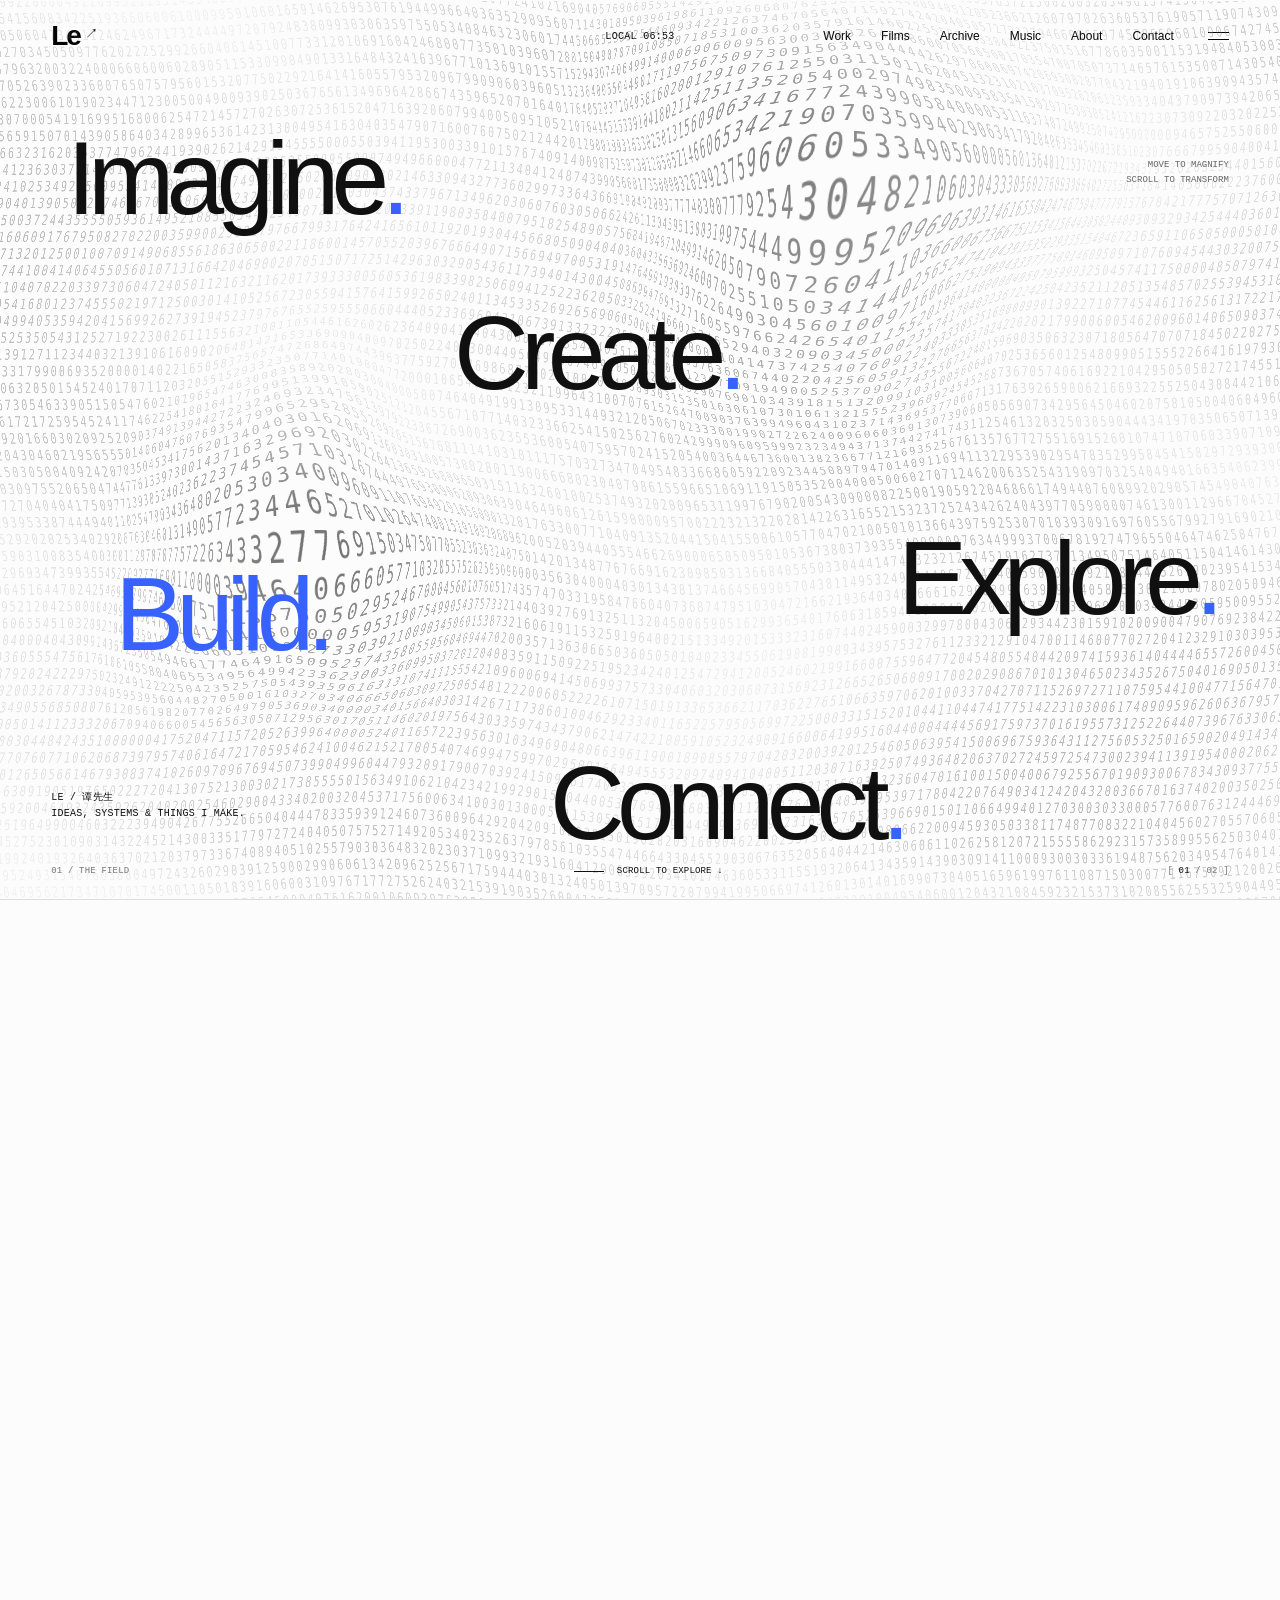
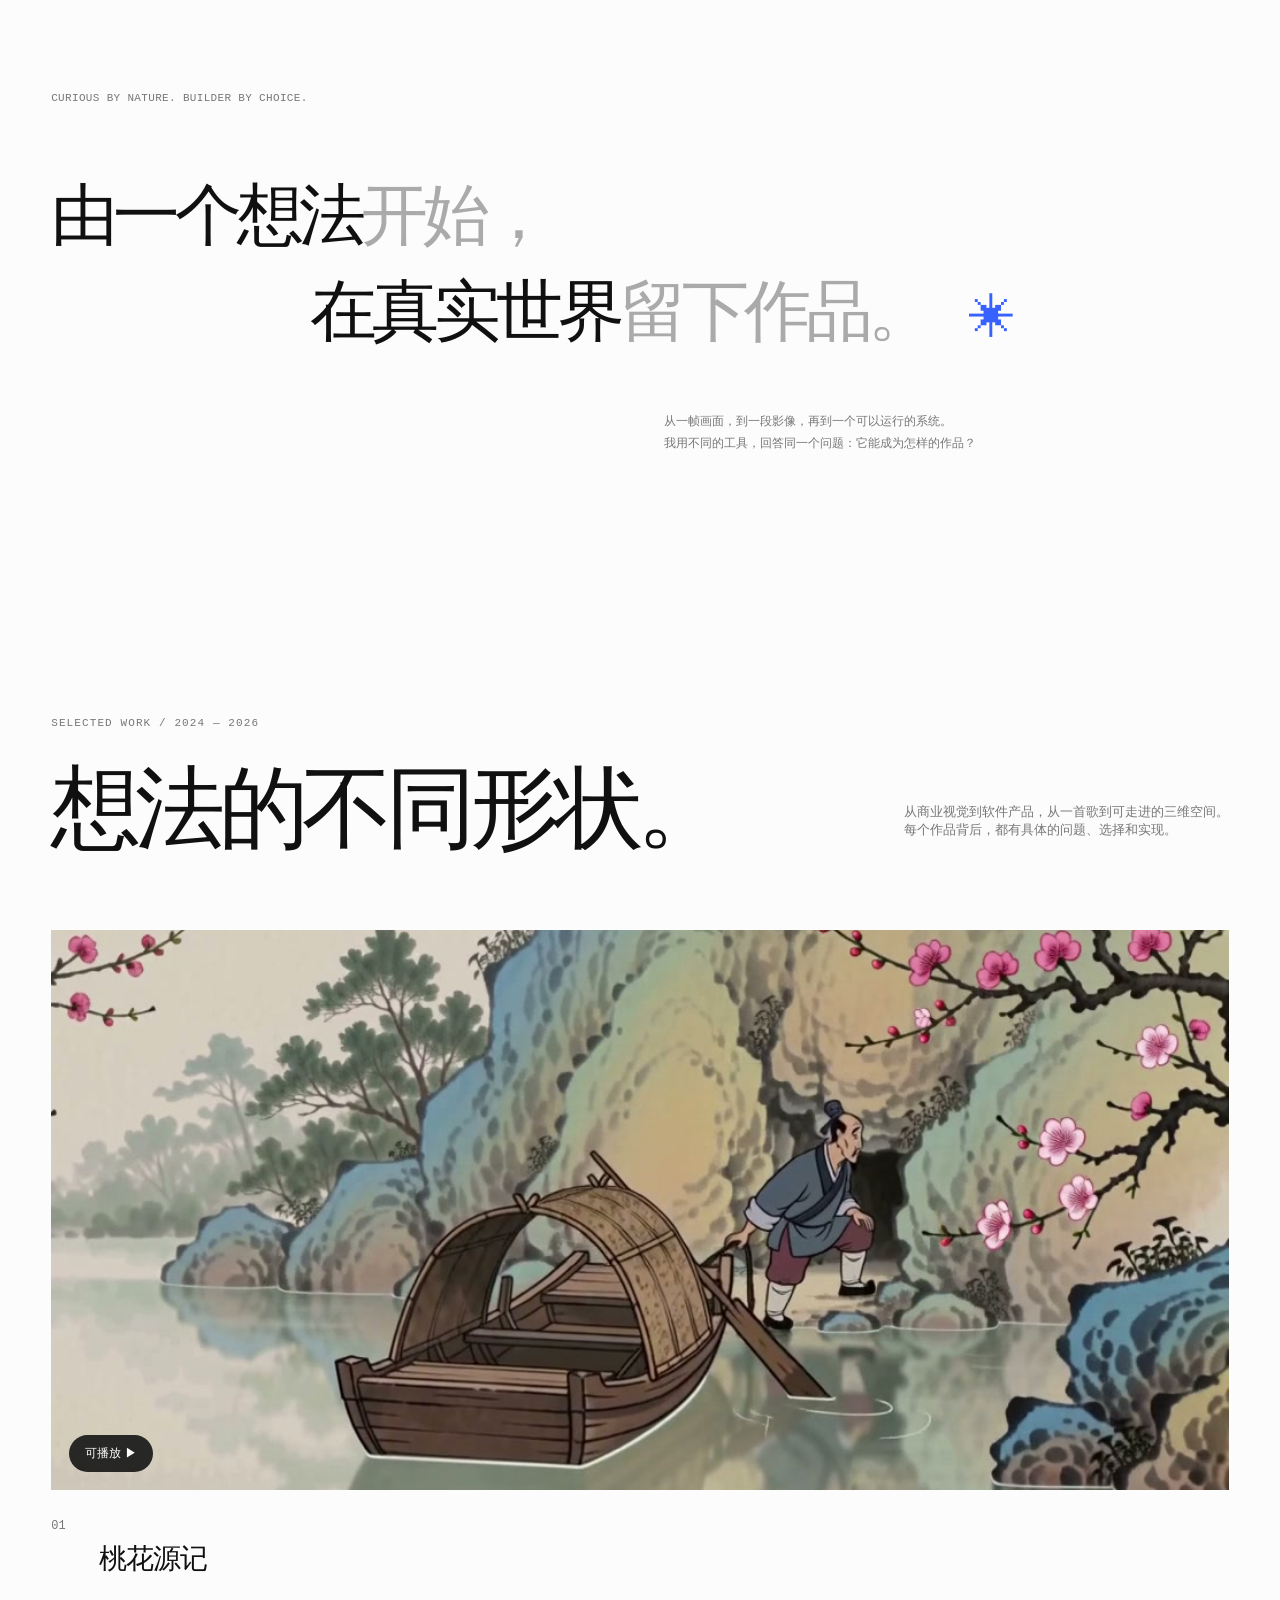
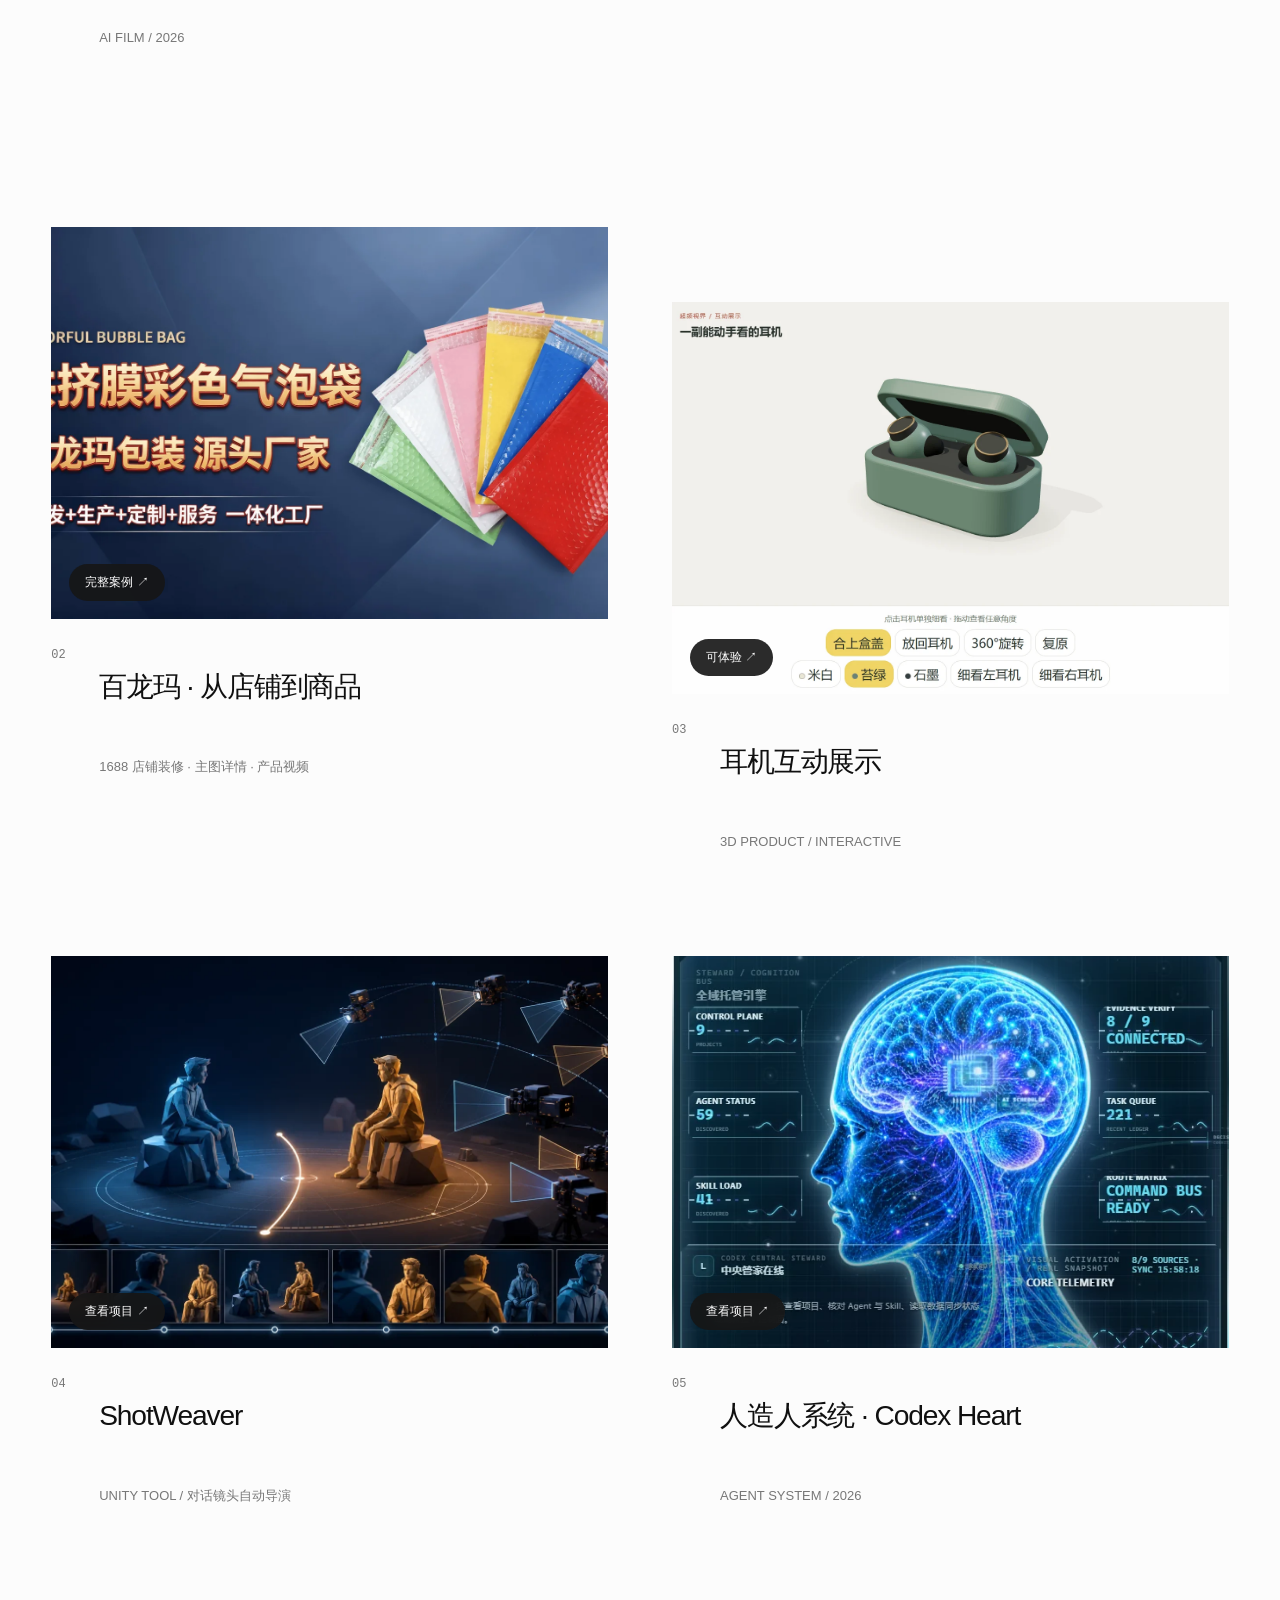
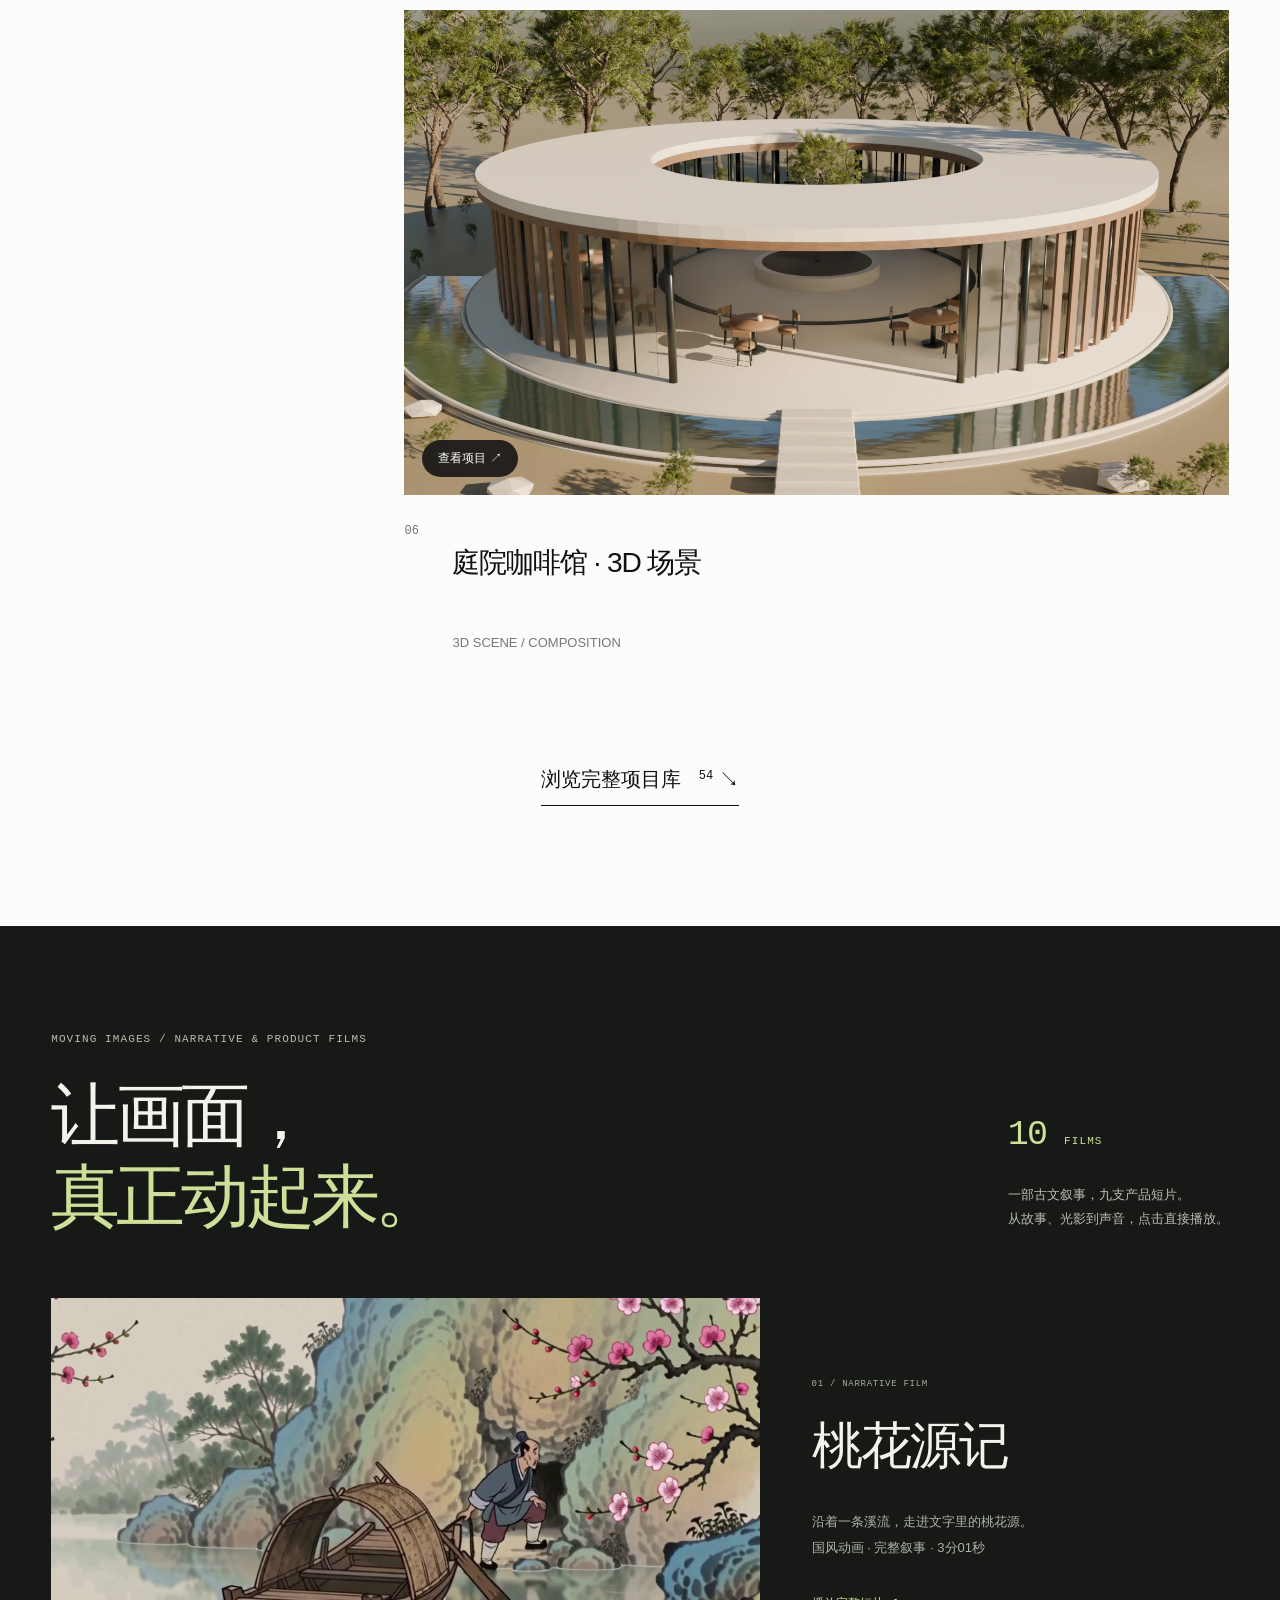
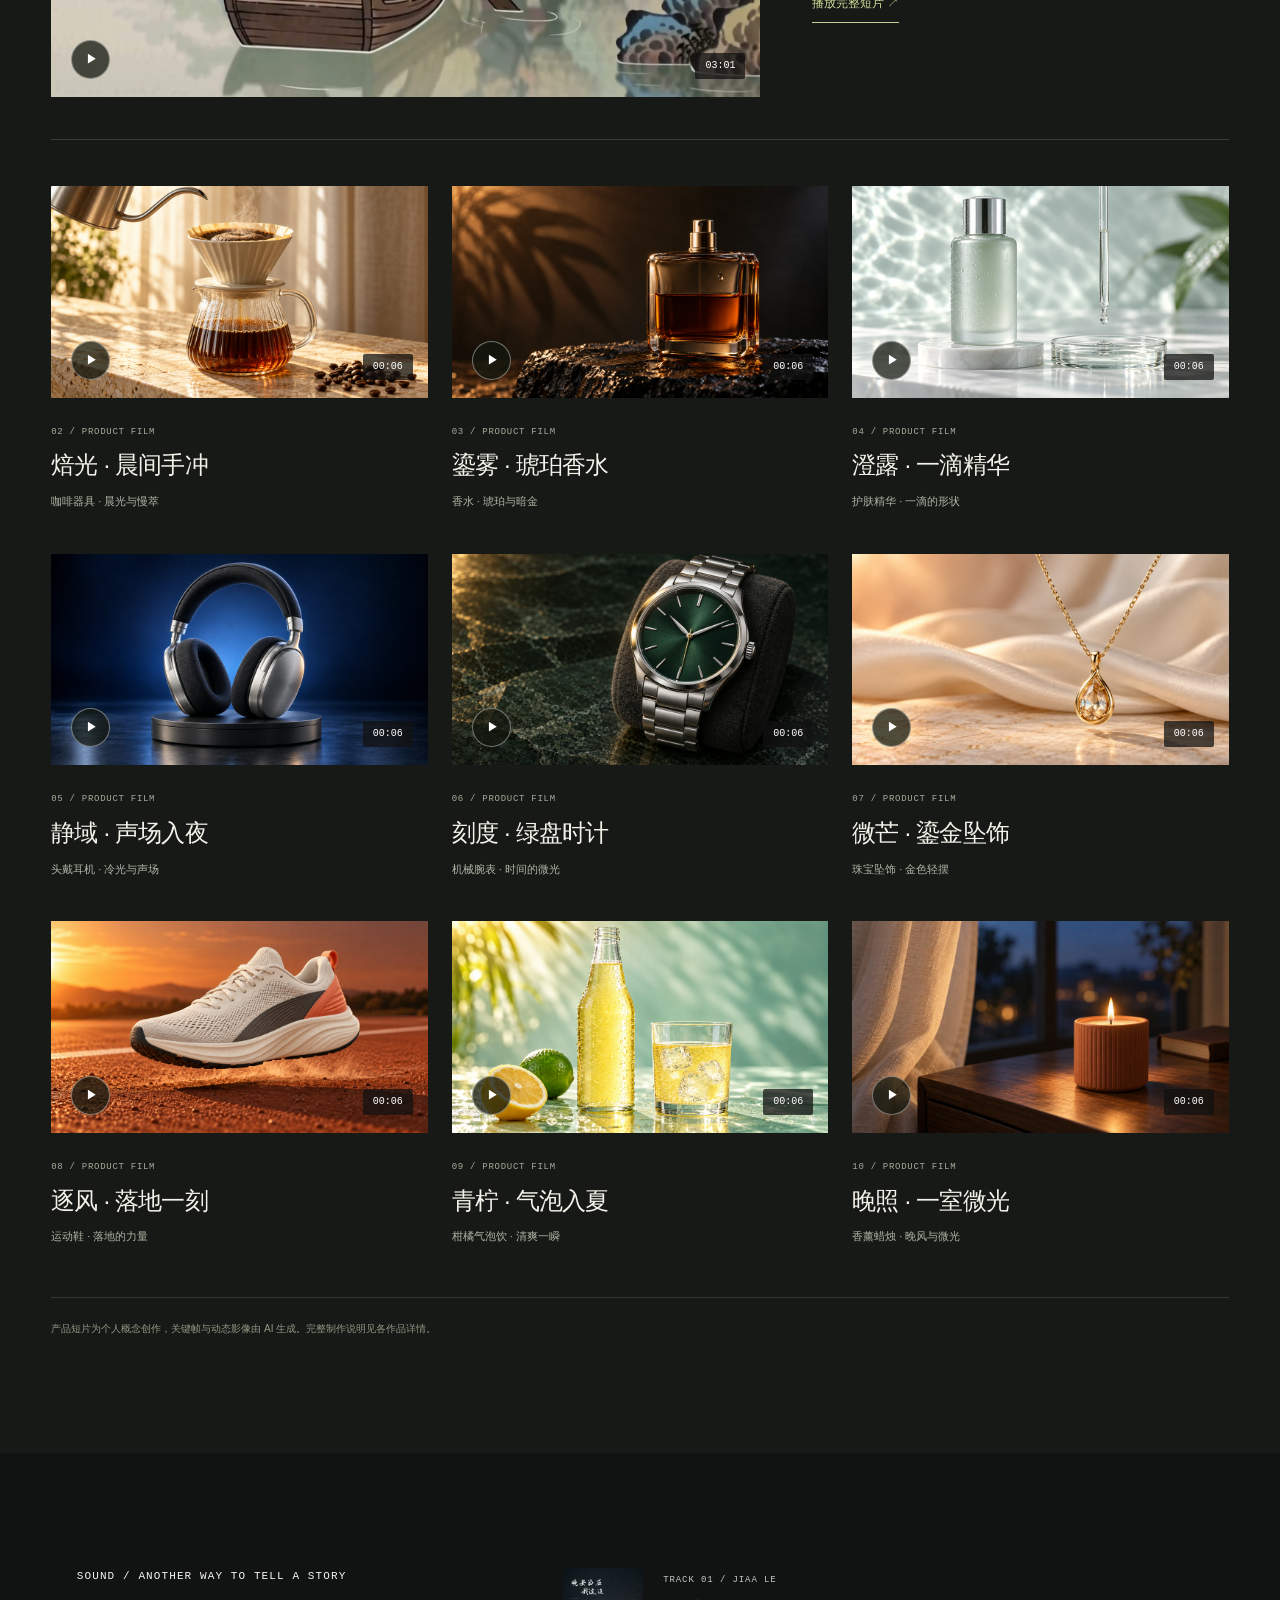
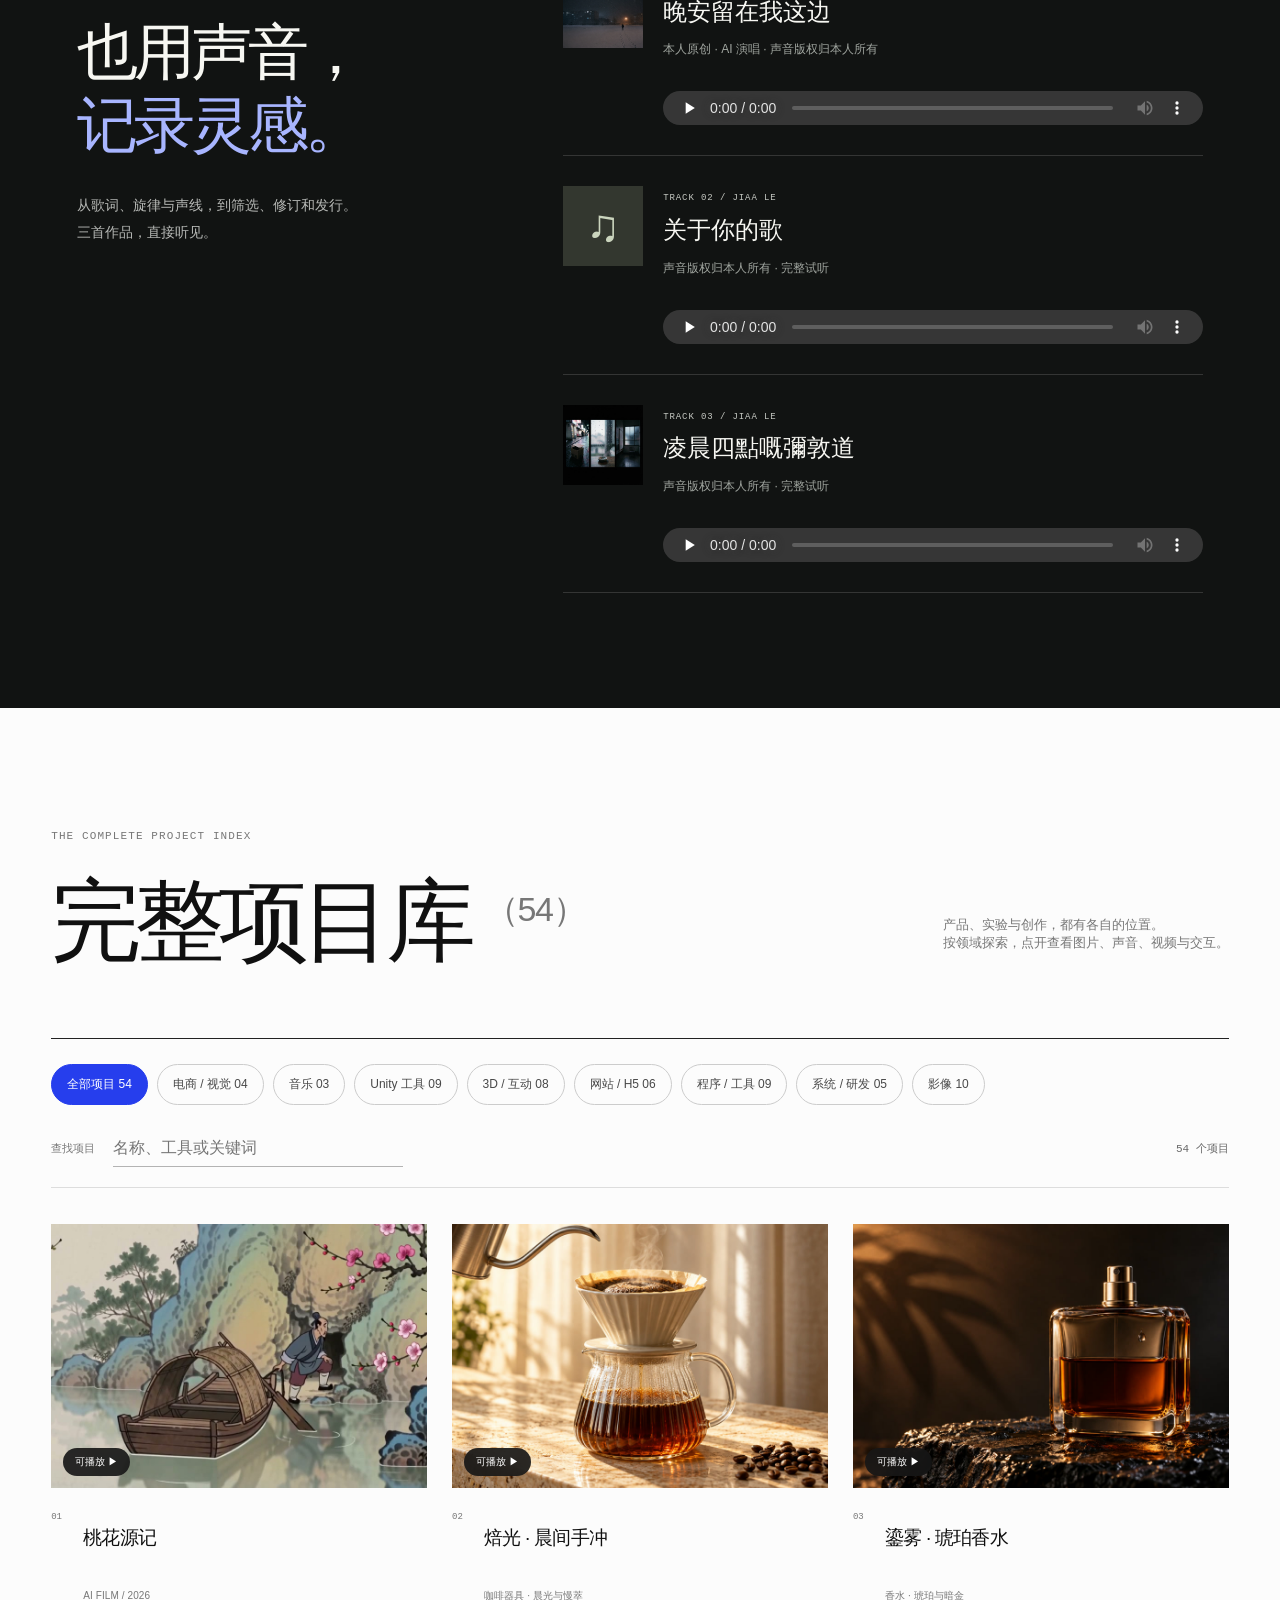
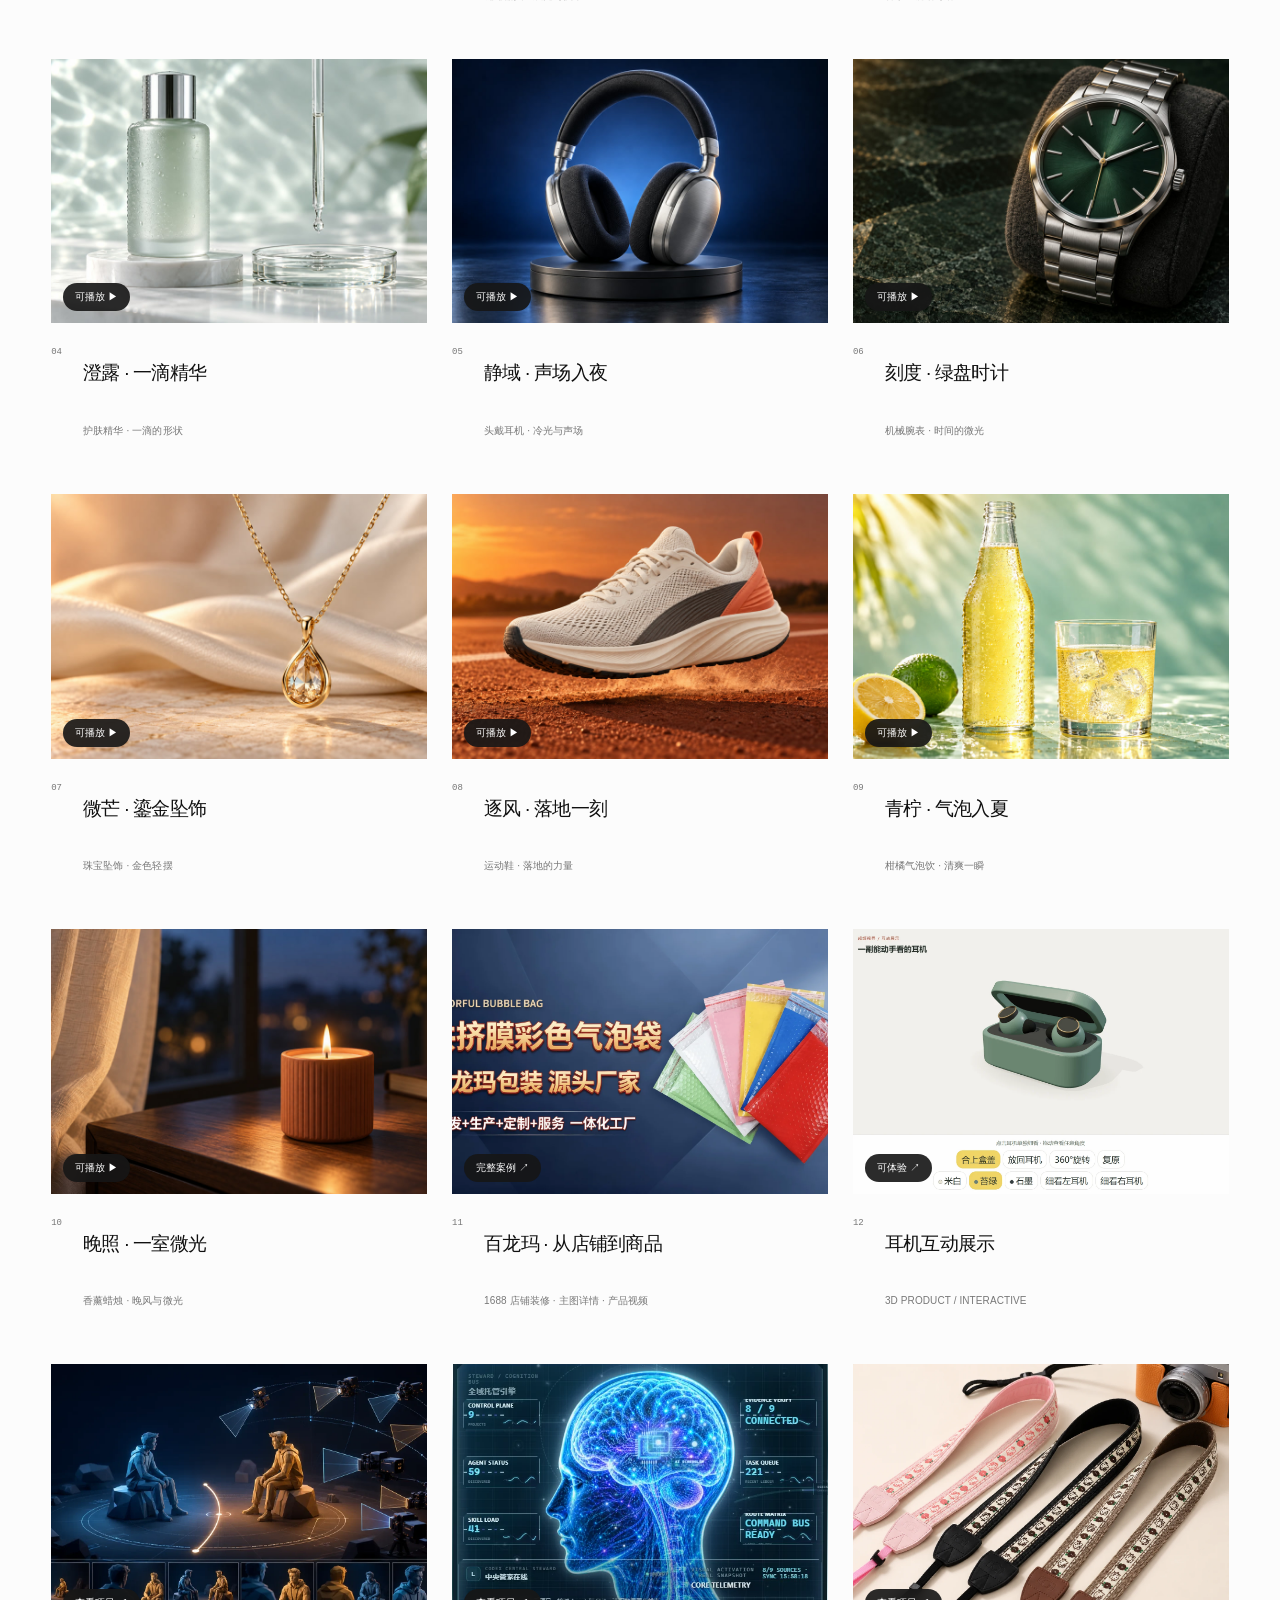
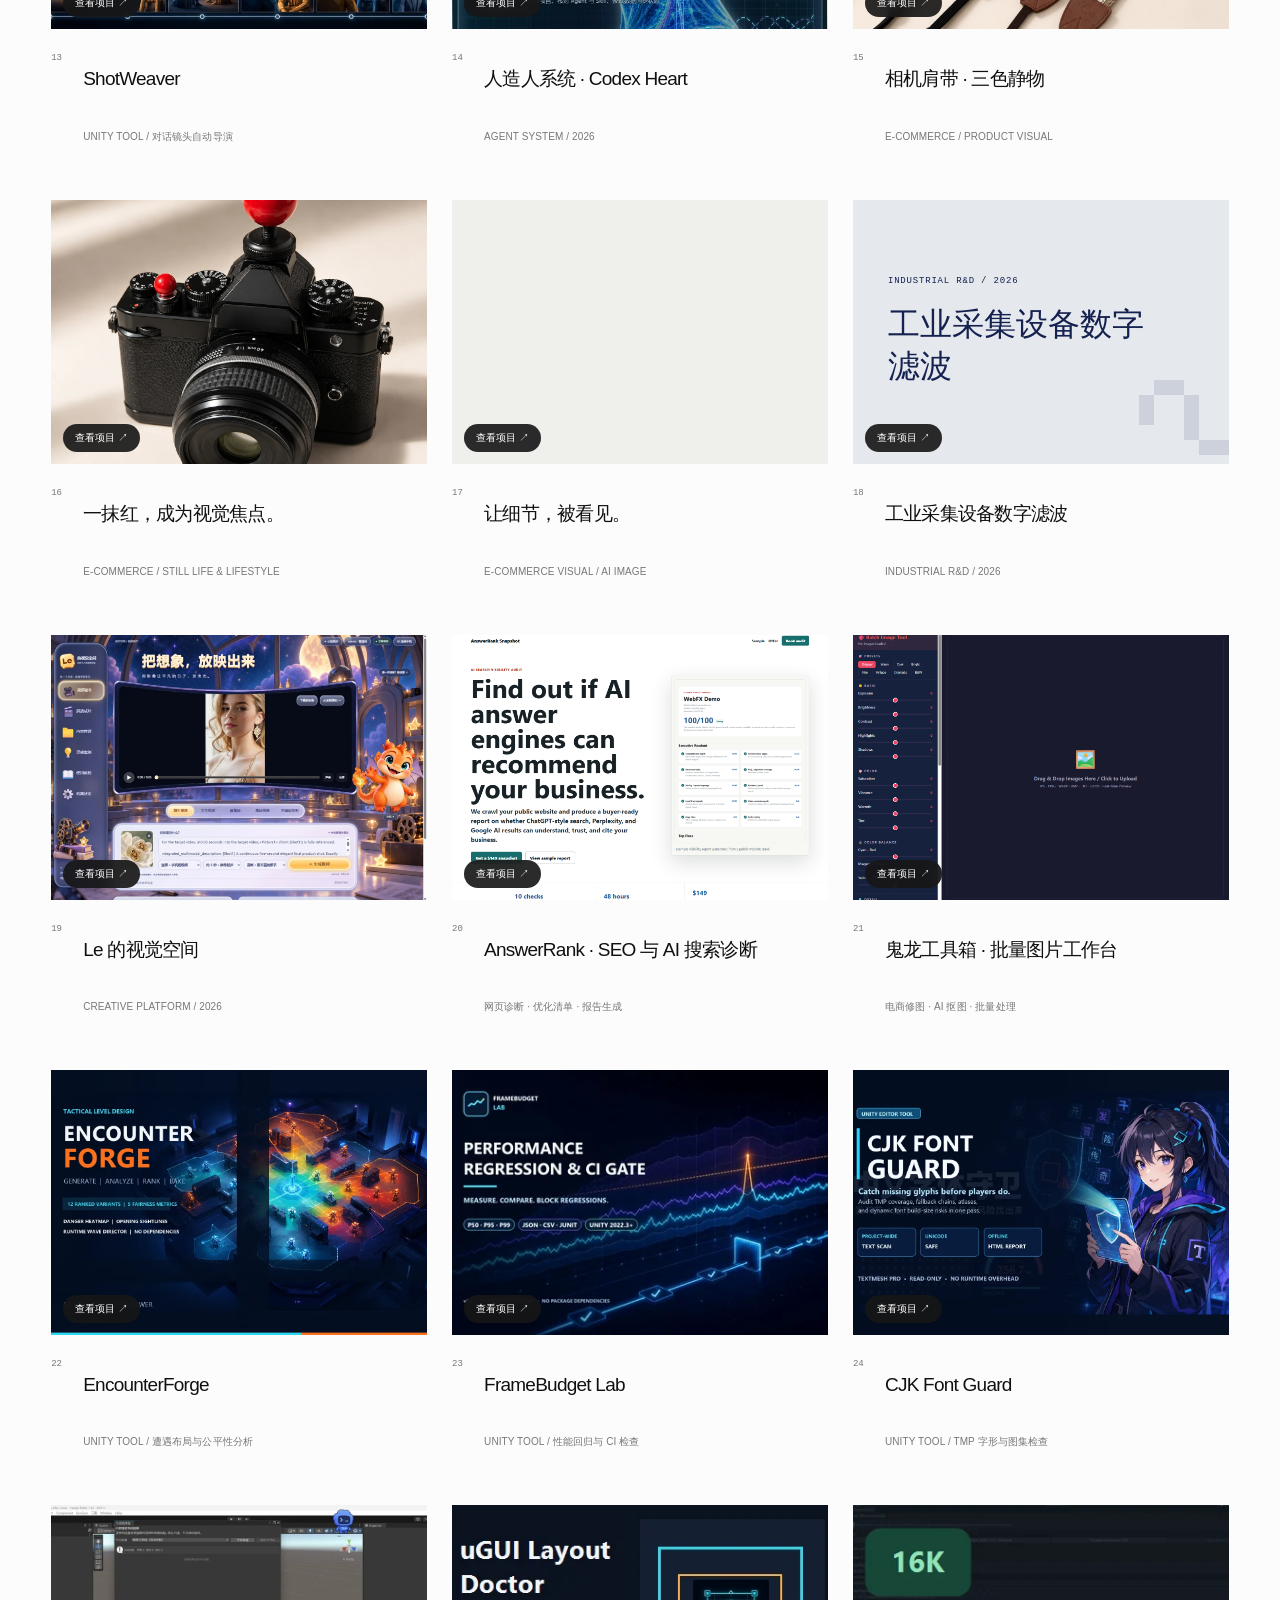
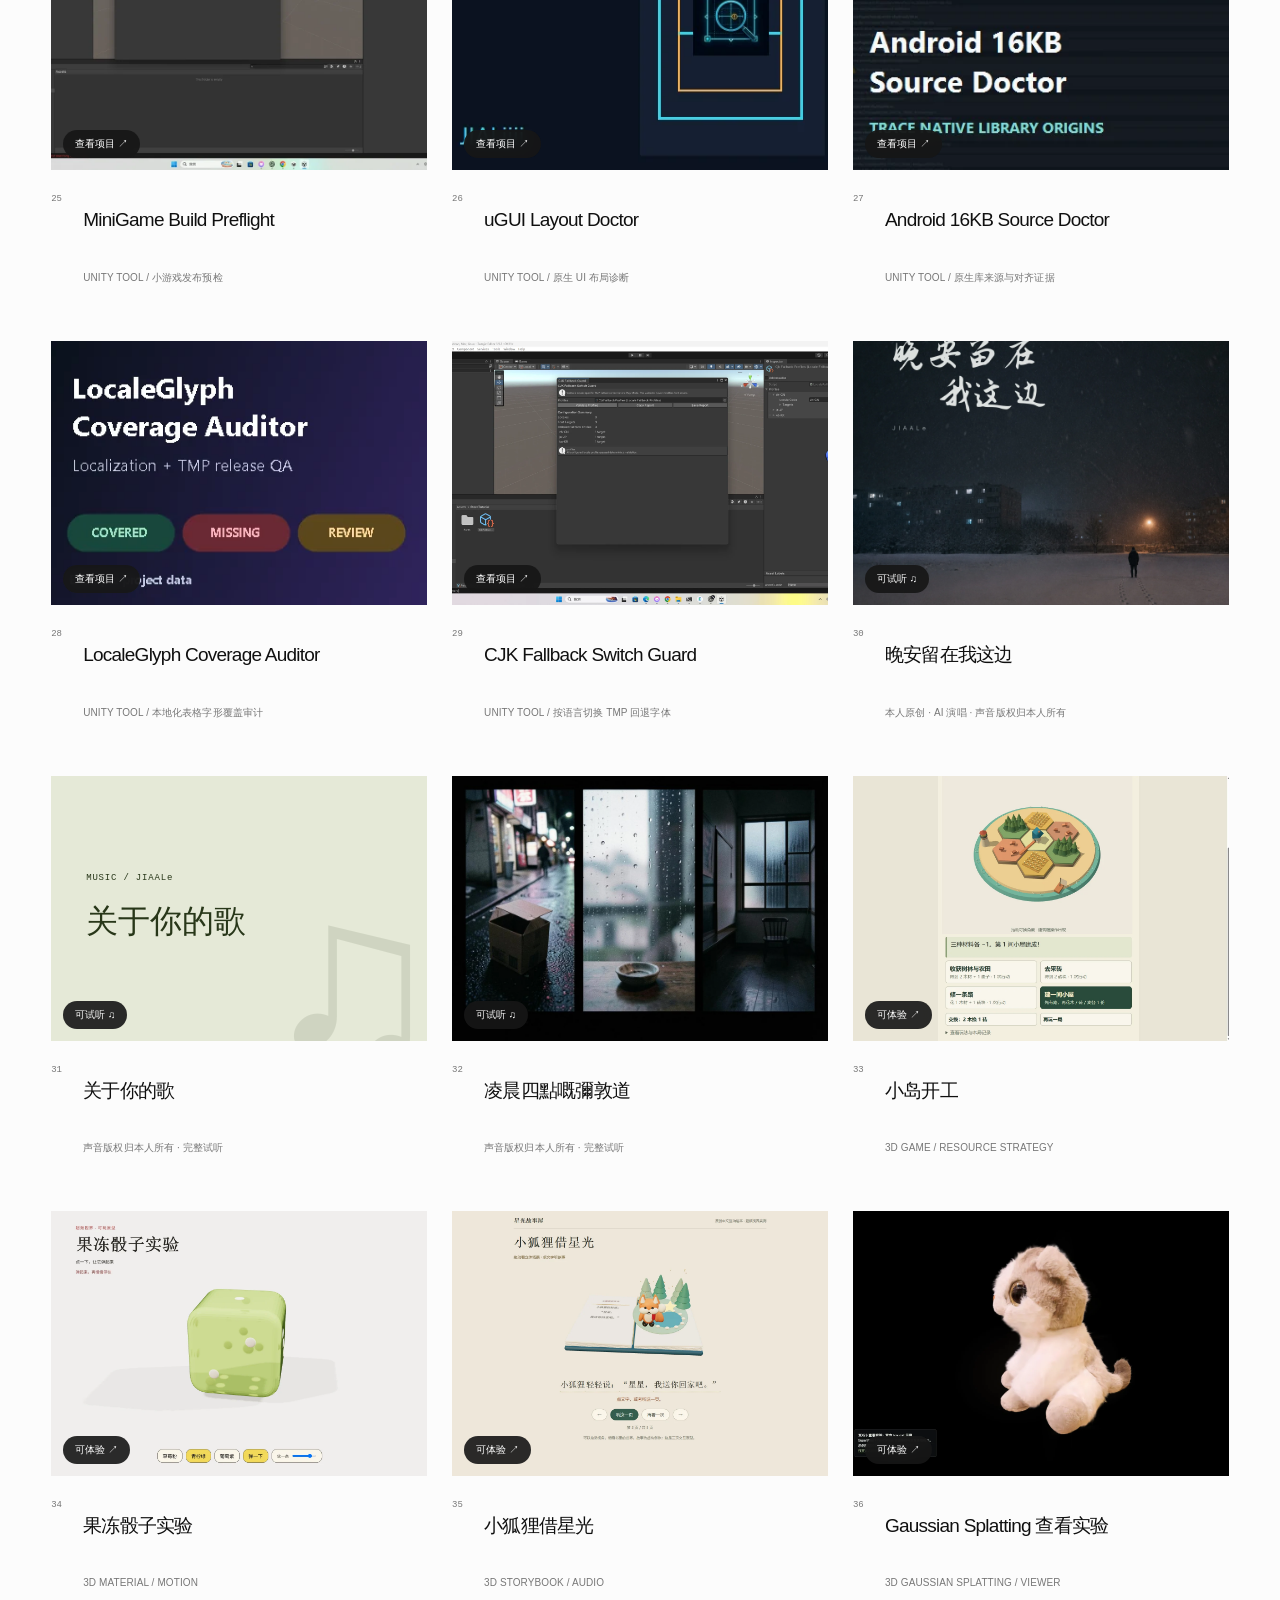
==== commit 27b1175a: "Publish nine product films and dedicated Films gallery" ====
--- a/index.html
+++ b/index.html
@@ -6,12 +6,12 @@
 <meta property="og:title" content="Le — Ideas, systems & things I make."><meta property="og:image" content="https://le-ai-portfolio.jia-c.chatgpt.site/assets/camera-straps.webp">
 <title>Le — Ideas, systems & things I make.</title>
 <link rel="icon" href="data:image/svg+xml,%3Csvg xmlns='http://www.w3.org/2000/svg' viewBox='0 0 64 64'%3E%3Crect width='64' height='64' fill='%232941f0'/%3E%3Ctext x='10' y='47' font-size='45' font-family='Arial' font-weight='900' fill='white'%3EL.%3C/text%3E%3C/svg%3E">
-<link rel="stylesheet" href="styles.css"><link rel="stylesheet" href="archive.css"><link rel="stylesheet" href="portrait.css"><script type="importmap">{"imports":{"three":"./vendor/three.module.min.js","three/addons/controls/OrbitControls.js":"./vendor/OrbitControls.js"}}</script><script type="module" src="app.js"></script>
+<link rel="stylesheet" href="styles.css"><link rel="stylesheet" href="archive.css"><link rel="stylesheet" href="portrait.css"><link rel="stylesheet" href="films.css"><script type="importmap">{"imports":{"three":"./vendor/three.module.min.js","three/addons/controls/OrbitControls.js":"./vendor/OrbitControls.js"}}</script><script type="module" src="app.js?v=20261022-films"></script>
 </head>
 <body>
 <a class="skip-link" href="#work">跳到作品</a>
-<header class="header"><a class="wordmark" href="#home" aria-label="Le 首页">Le<span>↗</span></a><div class="header-caption">LOCAL <time id="local-time">--:--</time></div><nav aria-label="主导航"><a href="#work">Work</a><a href="#archive">Archive</a><a href="#music">Music</a><a href="#about">About</a><a href="#contact">Contact</a></nav><button class="menu-toggle" aria-label="打开导航菜单" aria-expanded="false" aria-controls="menu"><span>MENU</span><i></i><i></i></button></header>
-<div class="menu-panel" id="menu" hidden><div class="menu-meta">EXPLORE / LE’S WORLD</div><nav aria-label="展开导航"><a href="#home">首页 <span>01</span></a><a href="#work">作品档案 <span>02</span></a><a href="#lab">三维实验 <span>03</span></a><a href="#about">关于我 <span>04</span></a><a href="#contact">开始对话 <span>05</span></a></nav><p>好奇心驱动。用作品回答。</p></div>
+<header class="header"><a class="wordmark" href="#home" aria-label="Le 首页">Le<span>↗</span></a><div class="header-caption">LOCAL <time id="local-time">--:--</time></div><nav aria-label="主导航"><a href="#work">Work</a><a href="#films">Films</a><a href="#archive">Archive</a><a href="#music">Music</a><a href="#about">About</a><a href="#contact">Contact</a></nav><button class="menu-toggle" aria-label="打开导航菜单" aria-expanded="false" aria-controls="menu"><span>MENU</span><i></i><i></i></button></header>
+<div class="menu-panel" id="menu" hidden><div class="menu-meta">EXPLORE / LE’S WORLD</div><nav aria-label="展开导航"><a href="#home">首页 <span>01</span></a><a href="#work">作品档案 <span>02</span></a><a href="#films">影像作品 <span>03</span></a><a href="#lab">三维实验 <span>04</span></a><a href="#about">关于我 <span>05</span></a><a href="#contact">开始对话 <span>06</span></a></nav><p>好奇心驱动。用作品回答。</p></div>
 <main>
 <section class="journey" id="home" aria-label="从想法到作品的三维空间">
 <div class="journey-sticky">
@@ -30,6 +30,7 @@
 <div class="section-heading"><p class="eyebrow">SELECTED WORK / 2024 — 2026</p><h2 id="work-title">想法的不同形状。</h2><p class="section-desc">从商业视觉到软件产品，从一首歌到可走进的三维空间。<br>每个作品背后，都有具体的问题、选择和实现。</p></div>
 <div class="featured-grid" id="featured-grid"></div><a class="archive-jump" href="#archive">浏览完整项目库 <span data-project-count></span> ↘</a>
 </section>
+<section class="films-section" id="films" aria-labelledby="films-title"><div class="films-heading"><div><p class="eyebrow">MOVING IMAGES / NARRATIVE &amp; PRODUCT FILMS</p><h2 id="films-title">让画面，<br><em>真正动起来。</em></h2></div><div class="films-heading-note"><span><b data-film-count></b> FILMS</span><p>一部古文叙事，九支产品短片。<br>从故事、光影到声音，点击直接播放。</p></div></div><div id="film-feature"></div><div class="film-grid" id="film-grid"></div><p class="films-footnote">产品短片为个人概念创作，关键帧与动态影像由 AI 生成。完整制作说明见各作品详情。</p></section>
 <section class="music-section" id="music" aria-labelledby="music-title"><div class="music-heading"><p class="eyebrow">SOUND / ANOTHER WAY TO TELL A STORY</p><h2 id="music-title">也用声音，<br><em>记录灵感。</em></h2><p>从歌词、旋律与声线，到筛选、修订和发行。<br>三首作品，直接听见。</p></div><div id="music-list" class="music-list"></div></section>
 <section class="archive section" id="archive" aria-labelledby="archive-title"><div class="section-heading"><p class="eyebrow">THE COMPLETE PROJECT INDEX</p><h2 id="archive-title">完整项目库<span>（<b data-project-count></b>）</span></h2><p class="section-desc">产品、实验与创作，都有各自的位置。<br>按领域探索，点开查看图片、声音、视频与交互。</p></div><div class="archive-toolbar"><div id="archive-filters" class="archive-filters" role="group" aria-label="项目分类"></div><div class="archive-search"><label for="project-search">查找项目</label><input id="project-search" type="search" placeholder="名称、工具或关键词" autocomplete="off"><span id="filter-status" role="status" aria-live="polite"></span></div></div><div id="archive-grid" class="archive-grid"></div><p id="archive-empty" hidden>没有找到匹配项目，试试其他关键词。</p></section>
 <section class="lab" id="lab" aria-labelledby="lab-title"><div class="lab-title"><p class="eyebrow">EXPERIMENTS / BEYOND THE FLAT</p><h2 id="lab-title">换个<span>维度。</span></h2><p>让光线、材质与形态，在你的指尖发生变化。</p></div><div class="lab-stage"><canvas id="lab-canvas" aria-label="三维模型展示器：拖动旋转、滚轮缩放，方向键旋转" tabindex="0"></canvas><div class="lab-topline"><span>OBJECT / <b id="object-number">001</b></span><span>LIVE 3D EXPLORATION</span></div><div class="lab-sidebar"><button class="shape-button active" data-shape="knot" aria-pressed="true"><span>01</span> 环形结构</button><button class="shape-button" data-shape="crystal" aria-pressed="false"><span>02</span> 晶体阵列</button><button class="shape-button" data-shape="wave" aria-pressed="false"><span>03</span> 流体曲面</button></div><div class="lab-instruction">DRAG TO ROTATE<br>SCROLL TO ZOOM ↗</div><div class="lab-controls"><button id="material-toggle" aria-pressed="false">金属材质</button><button id="wireframe" aria-pressed="false">线框模式</button><button id="auto-rotate" aria-pressed="true">暂停旋转</button><button id="reset-view">重置视角</button></div><p class="lab-caption">本站实时三维交互 · 程序化形态实验</p><p class="webgl-message" hidden>当前设备未启用三维渲染，可继续浏览作品与项目详情。</p></div></section>
--- a/films.css
+++ b/films.css
@@ -0,0 +1,34 @@
+.films-section{background:#171916;color:#f4f2ea;padding:105px var(--pad) 115px}
+.films-heading{display:flex;justify-content:space-between;gap:40px;align-items:flex-end;margin-bottom:60px}
+.films-heading .eyebrow{color:#babdab}
+.films-heading h2{font-size:clamp(42px,5.4vw,86px);font-weight:400;letter-spacing:-.06em;line-height:1.18;margin:27px 0 0}
+.films-heading h2 em{color:#cfdf9a}
+.films-heading-note{max-width:310px;padding-bottom:6px}
+.films-heading-note>span{font:11px/1.6 monospace;letter-spacing:.1em;color:#cfdf9a}
+.films-heading-note b{font-size:35px;font-weight:400;margin-right:10px;letter-spacing:-.05em}
+.films-heading-note p{font-size:13px;line-height:1.9;color:#b9beb0;margin:20px 0 0}
+.film-card{display:block;width:100%;text-align:left;color:inherit;min-width:0}
+.film-picture{display:block;position:relative;overflow:hidden;background:#262b21;aspect-ratio:16/9}
+.film-picture img{display:block;width:100%;height:100%;object-fit:cover;transition:transform .6s ease}
+.film-play-icon{display:grid;place-items:center;position:absolute;left:20px;bottom:18px;width:39px;height:39px;border-radius:50%;padding-left:3px;color:#fff;background:#131810be;border:1px solid #ffffff65;font-size:12px;transition:background .2s,transform .2s}
+.film-duration{position:absolute;right:15px;bottom:18px;font:10px/1 monospace;color:#fff;background:#111b;padding:8px 10px;border-radius:2px}
+.film-card:hover .film-picture img{transform:scale(1.035)}
+.film-card:hover .film-play-icon{background:#526b2b;transform:scale(1.05)}
+.film-card:focus-visible{outline:2px solid #cfdf9a;outline-offset:8px}
+.film-copy{display:block;padding:22px 0 0}
+.film-kicker{font:9px/1.4 monospace;letter-spacing:.08em;color:#a5ac99}
+.film-copy h3{font-size:clamp(20px,1.9vw,29px);font-weight:400;line-height:1.5;letter-spacing:-.035em;margin:9px 0 7px}
+.film-description{display:block;font-size:11px;line-height:1.9;color:#aeb4a5;white-space:pre-line}
+.film-feature{display:grid;grid-template-columns:1.7fr 1fr;gap:4vw;align-items:center;padding-bottom:42px;margin-bottom:46px;border-bottom:1px solid #ffffff26}
+.film-feature .film-copy{padding:0}
+.film-feature .film-copy h3{font-size:clamp(36px,4vw,65px);margin:17px 0 24px}
+.film-feature .film-description{font-size:13px;line-height:2}
+.film-feature-action{display:inline-block;margin-top:34px;border-bottom:1px solid #c2d195;padding-bottom:10px;color:#cfdf9a;font-size:12px}
+.film-grid{display:grid;grid-template-columns:repeat(3,minmax(0,1fr));gap:42px 24px}
+.films-footnote{font-size:10px;line-height:1.9;color:#8f9985;margin:50px 0 0;border-top:1px solid #ffffff20;padding-top:21px}
+#project-dialog.video-dialog .dialog-media{padding:0;background:#111}
+#project-dialog.video-dialog .dialog-media video{max-height:70vh;min-height:180px}
+#project-dialog.video-dialog .dialog-copy{padding-top:40px}
+@media(max-width:950px){.films-heading{align-items:start;flex-direction:column;gap:30px}.films-heading-note{max-width:none;display:flex;align-items:center;gap:30px}.films-heading-note p{margin:0}.film-feature{grid-template-columns:1.35fr 1fr;gap:28px}.film-feature .film-copy h3{font-size:42px}.film-feature .film-description{font-size:11px}.film-grid{gap:32px 18px;grid-template-columns:repeat(2,minmax(0,1fr))}}
+@media(max-width:700px){.header nav a[href="#films"]{display:block}.header nav a[href="#archive"],.header nav a[href="#about"],.header nav a[href="#contact"]{display:none}.films-section{padding:70px 22px}.films-heading{margin-bottom:35px;gap:24px}.films-heading h2{font-size:42px;line-height:1.25}.films-heading-note{gap:23px}.films-heading-note b{font-size:26px;margin-right:5px}.films-heading-note>span{font-size:8px;white-space:nowrap}.films-heading-note p{font-size:10px}.film-feature{display:block;padding-bottom:30px;margin-bottom:30px}.film-feature .film-copy{padding-top:23px}.film-feature .film-copy h3{font-size:34px;margin:8px 0 10px}.film-feature .film-description{font-size:11px}.film-feature-action{margin-top:18px;font-size:11px}.film-grid{grid-template-columns:1fr;gap:31px}.film-copy{padding-top:16px}.film-copy h3{font-size:22px;margin-top:7px}.film-kicker{font-size:8px}.film-description{font-size:11px}.film-play-icon{width:35px;height:35px;bottom:13px;left:14px}.film-duration{bottom:14px}.films-footnote{margin-top:35px;font-size:10px}#project-dialog.video-dialog .dialog-media video{min-height:0}}
+@media(prefers-reduced-motion:reduce){.film-picture img,.film-play-icon{transition:none}.film-card:hover .film-picture img,.film-card:hover .film-play-icon{transform:none}}
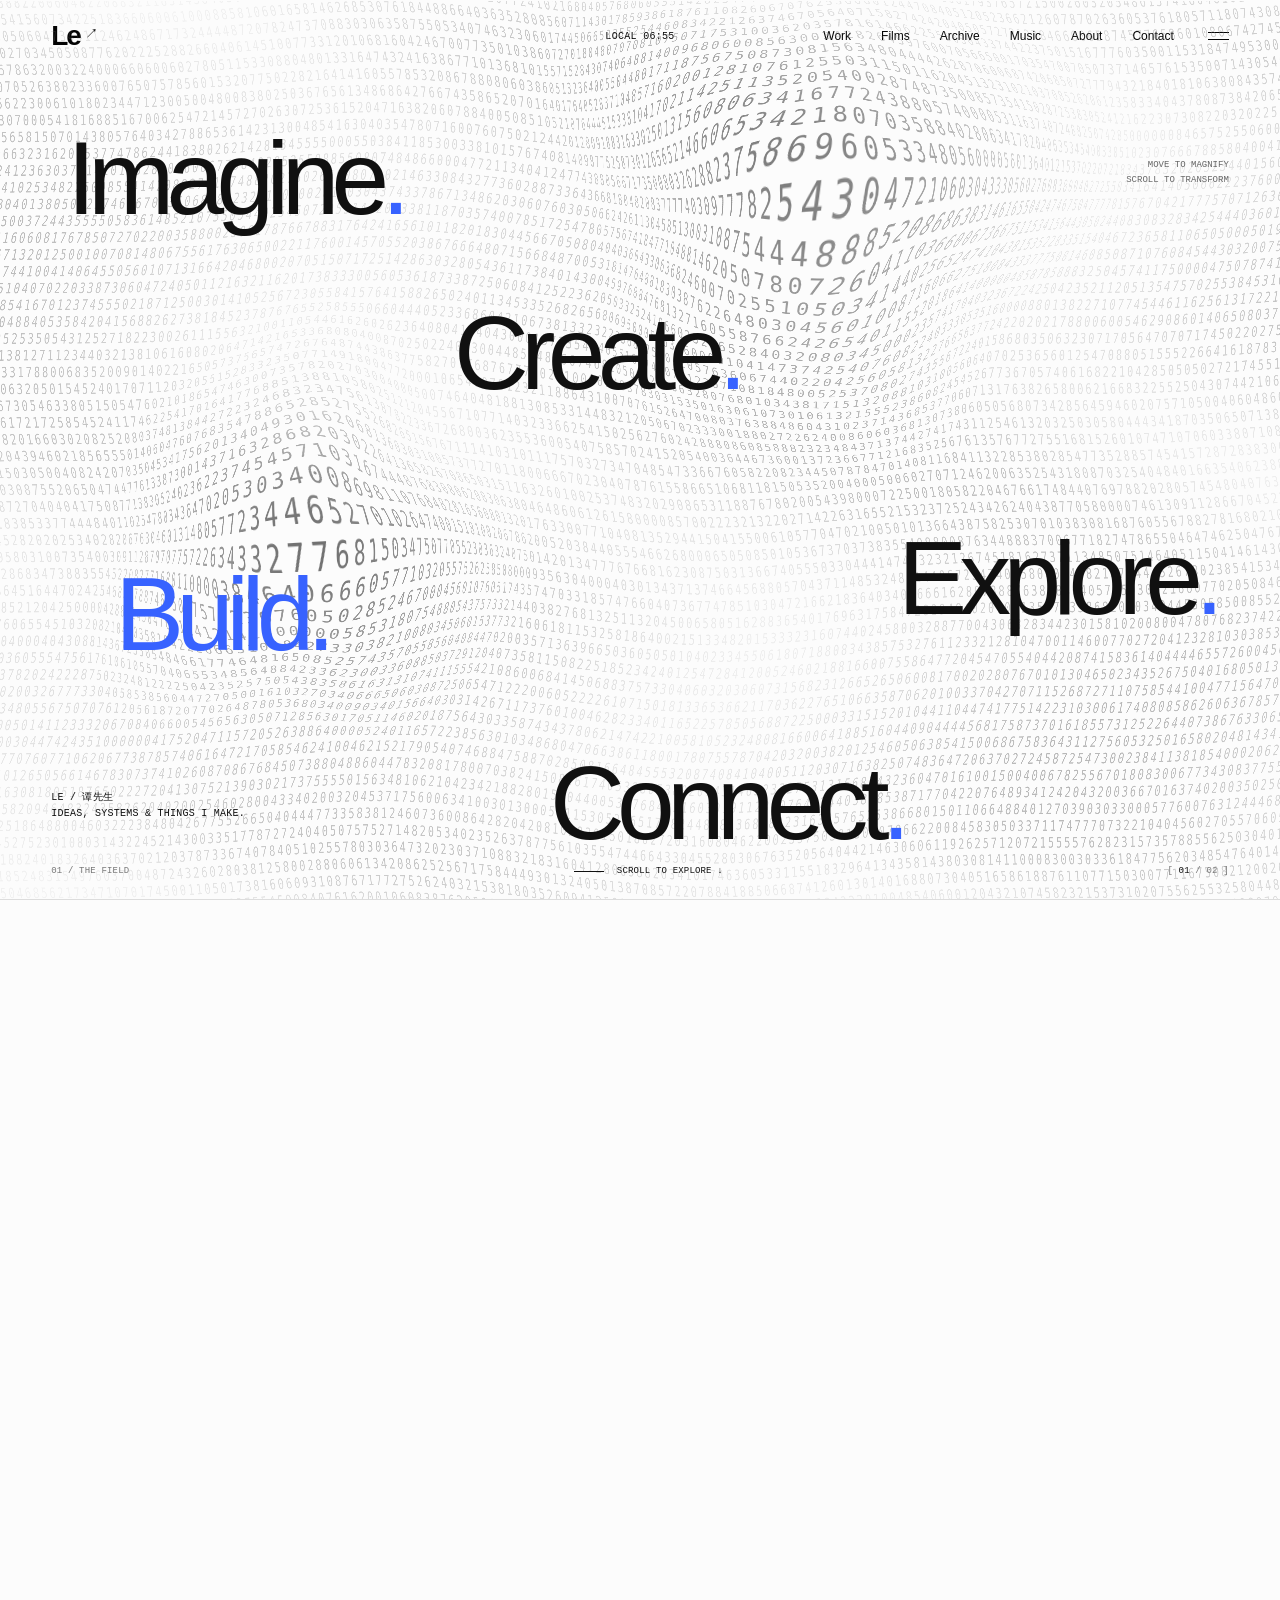
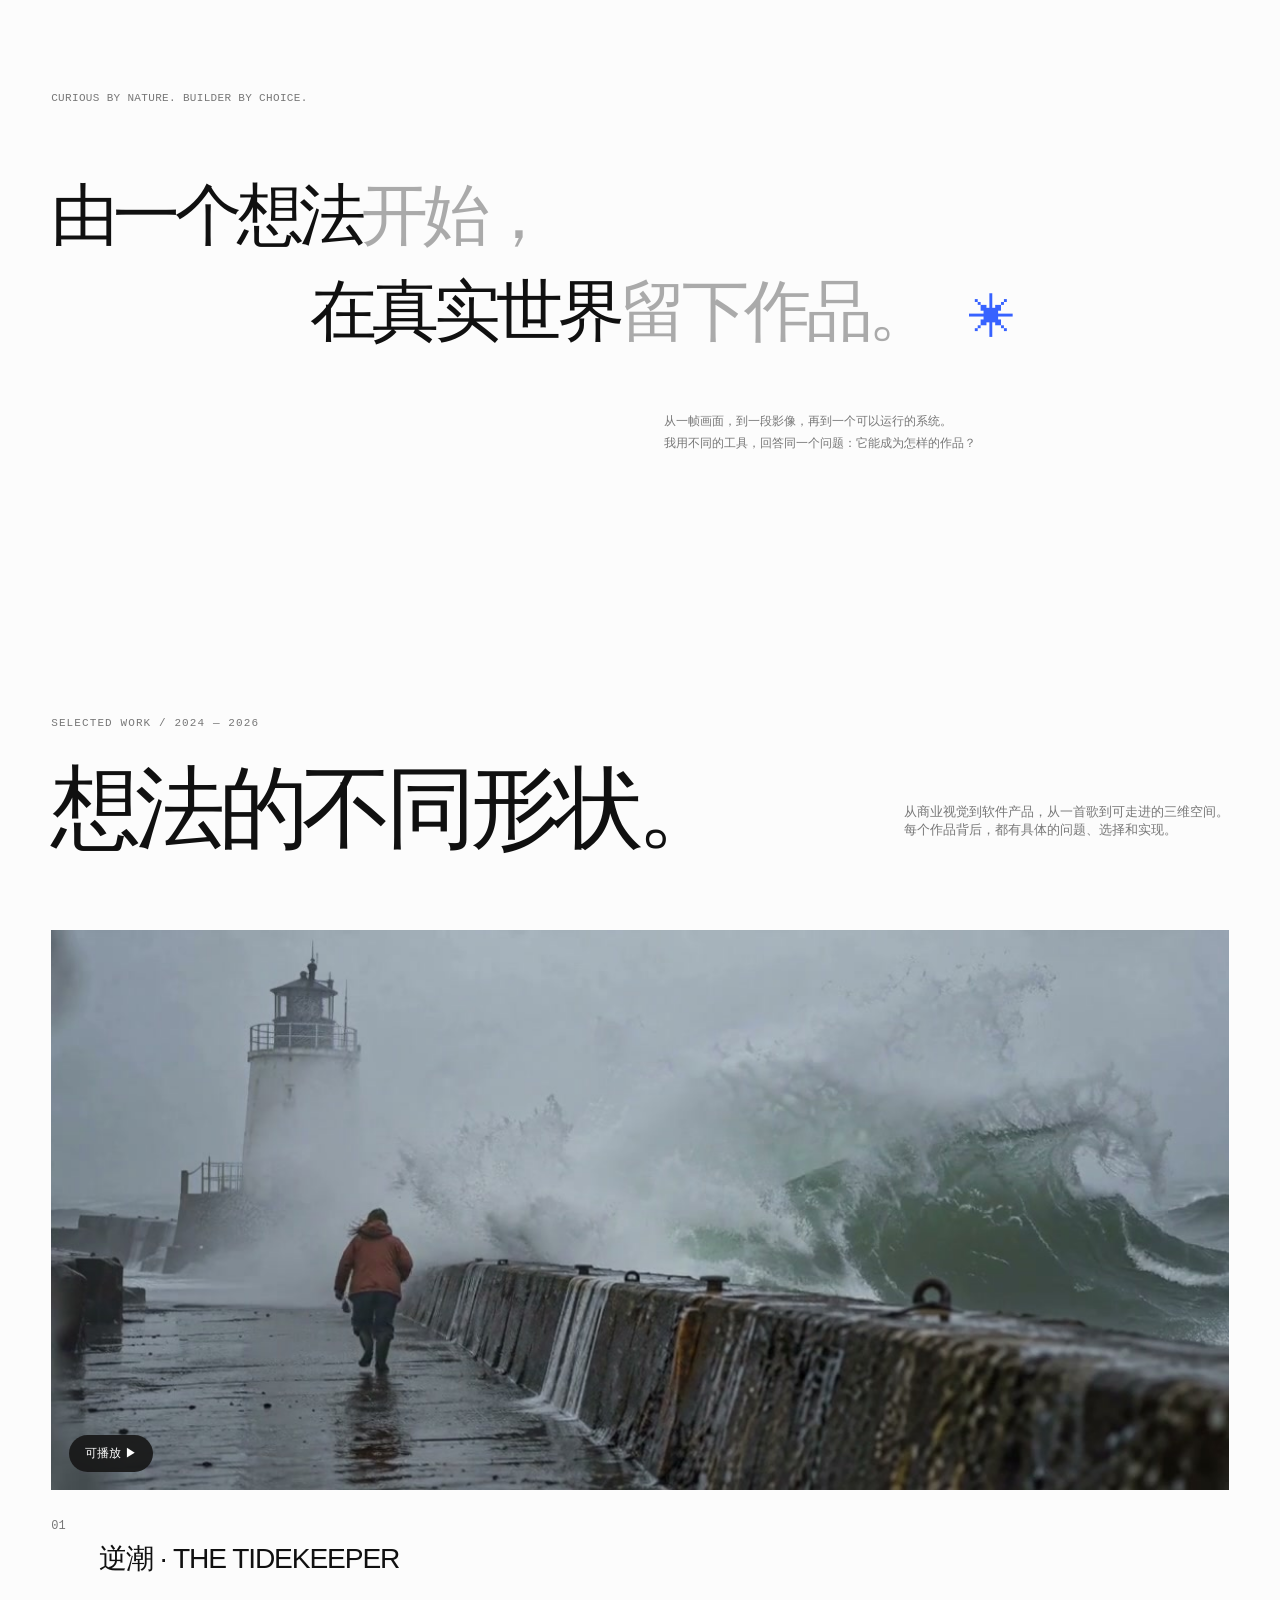
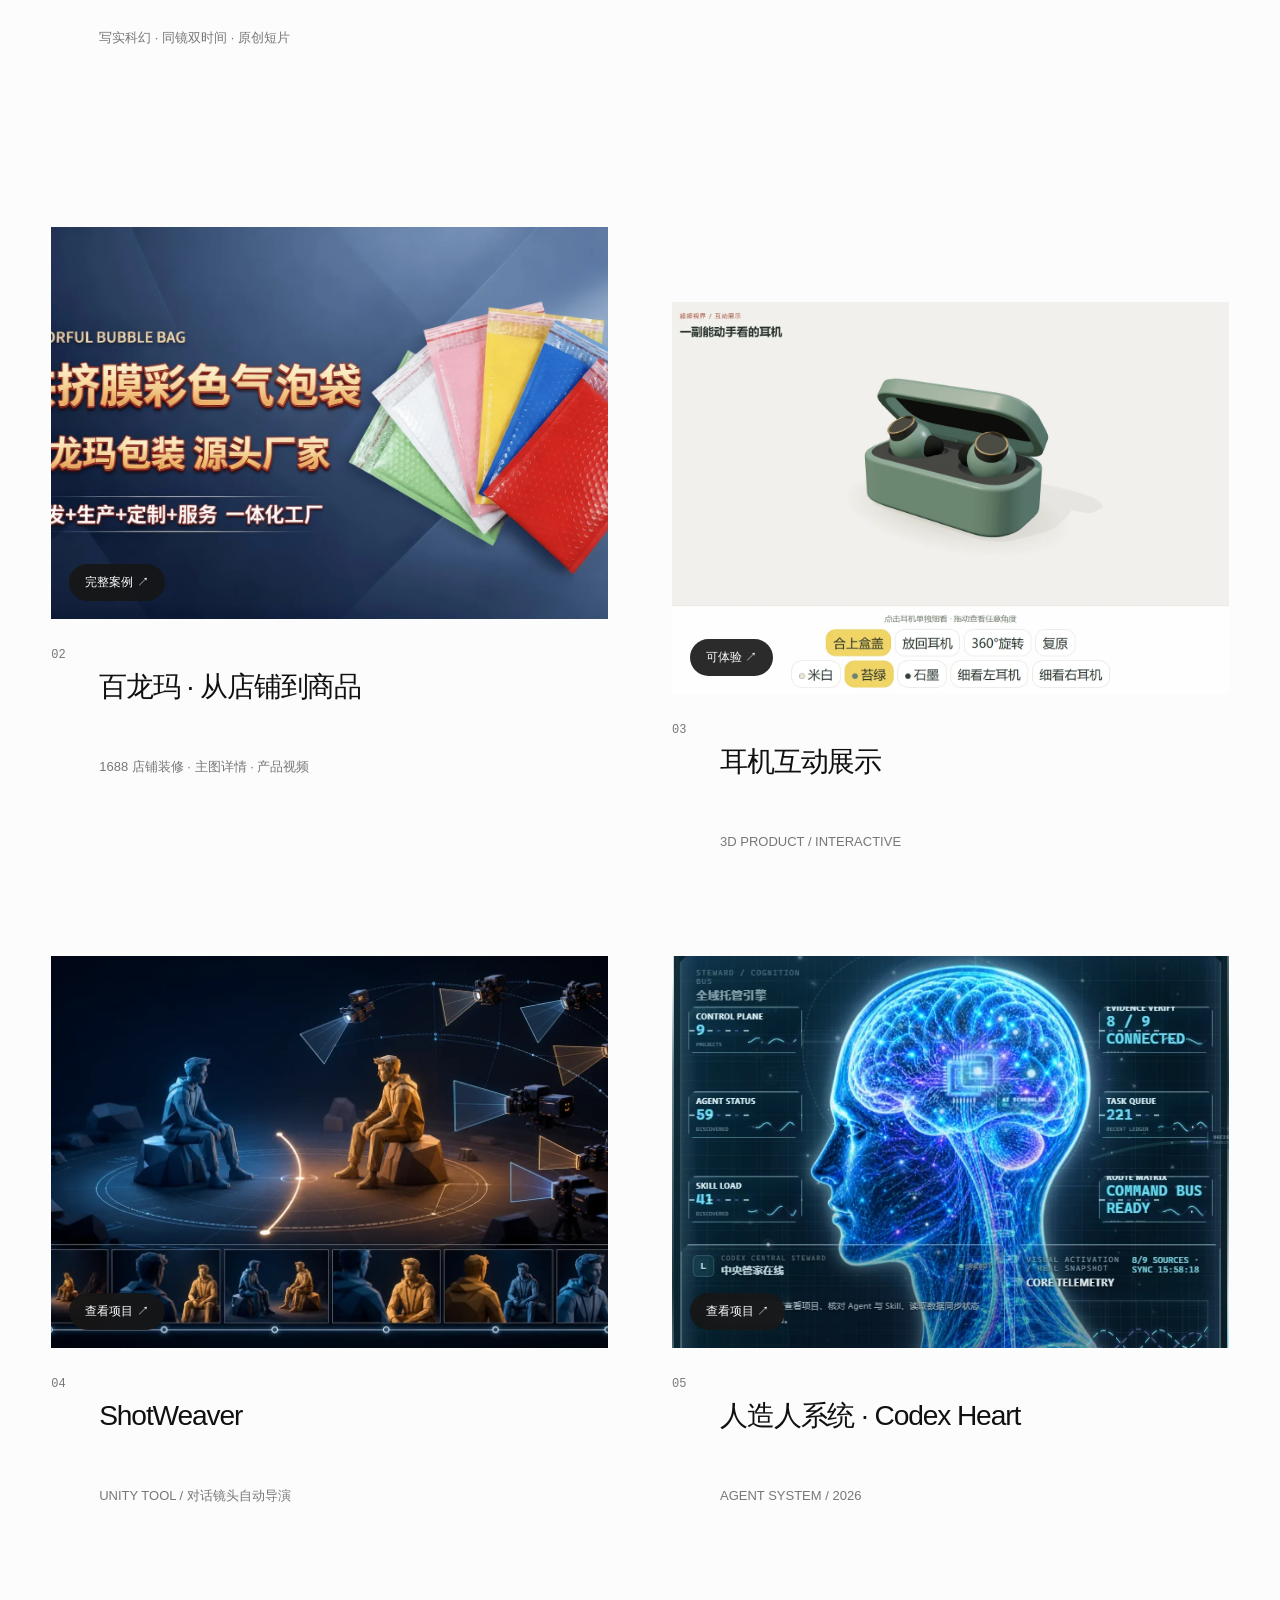
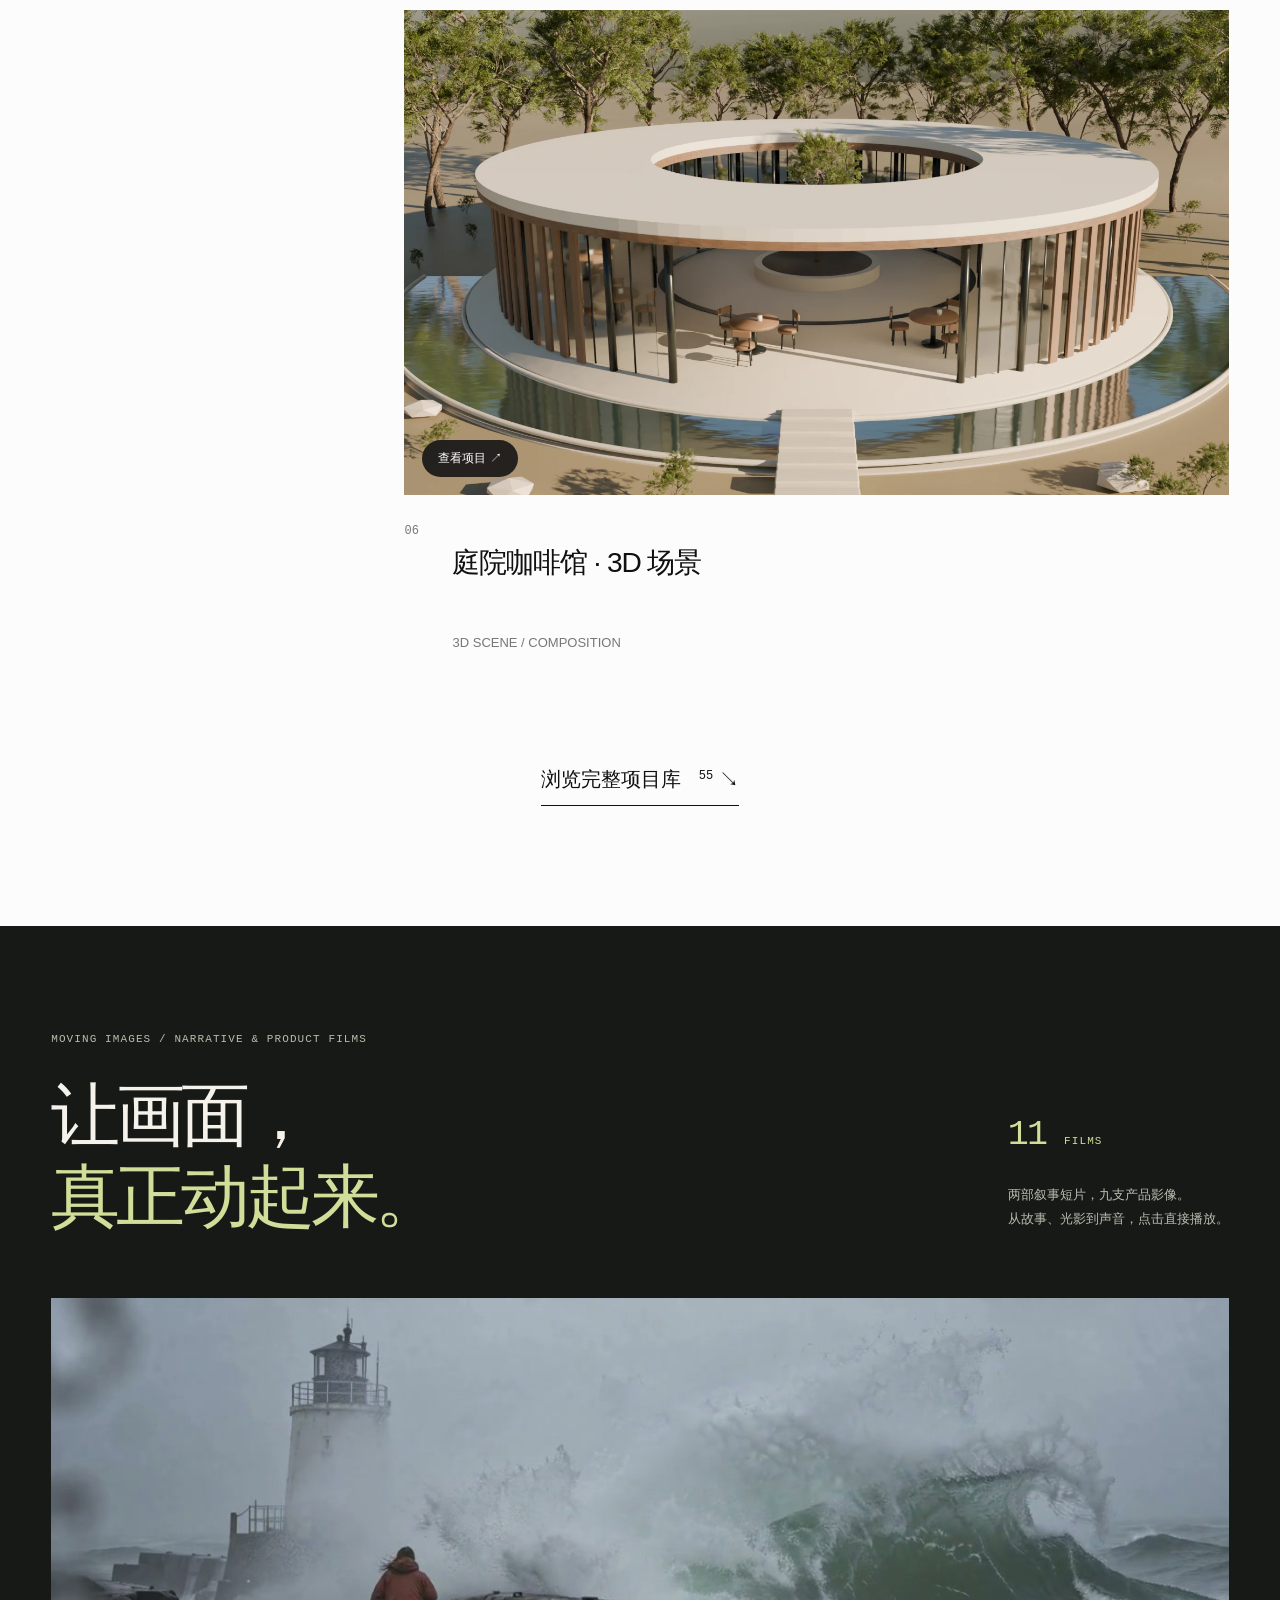
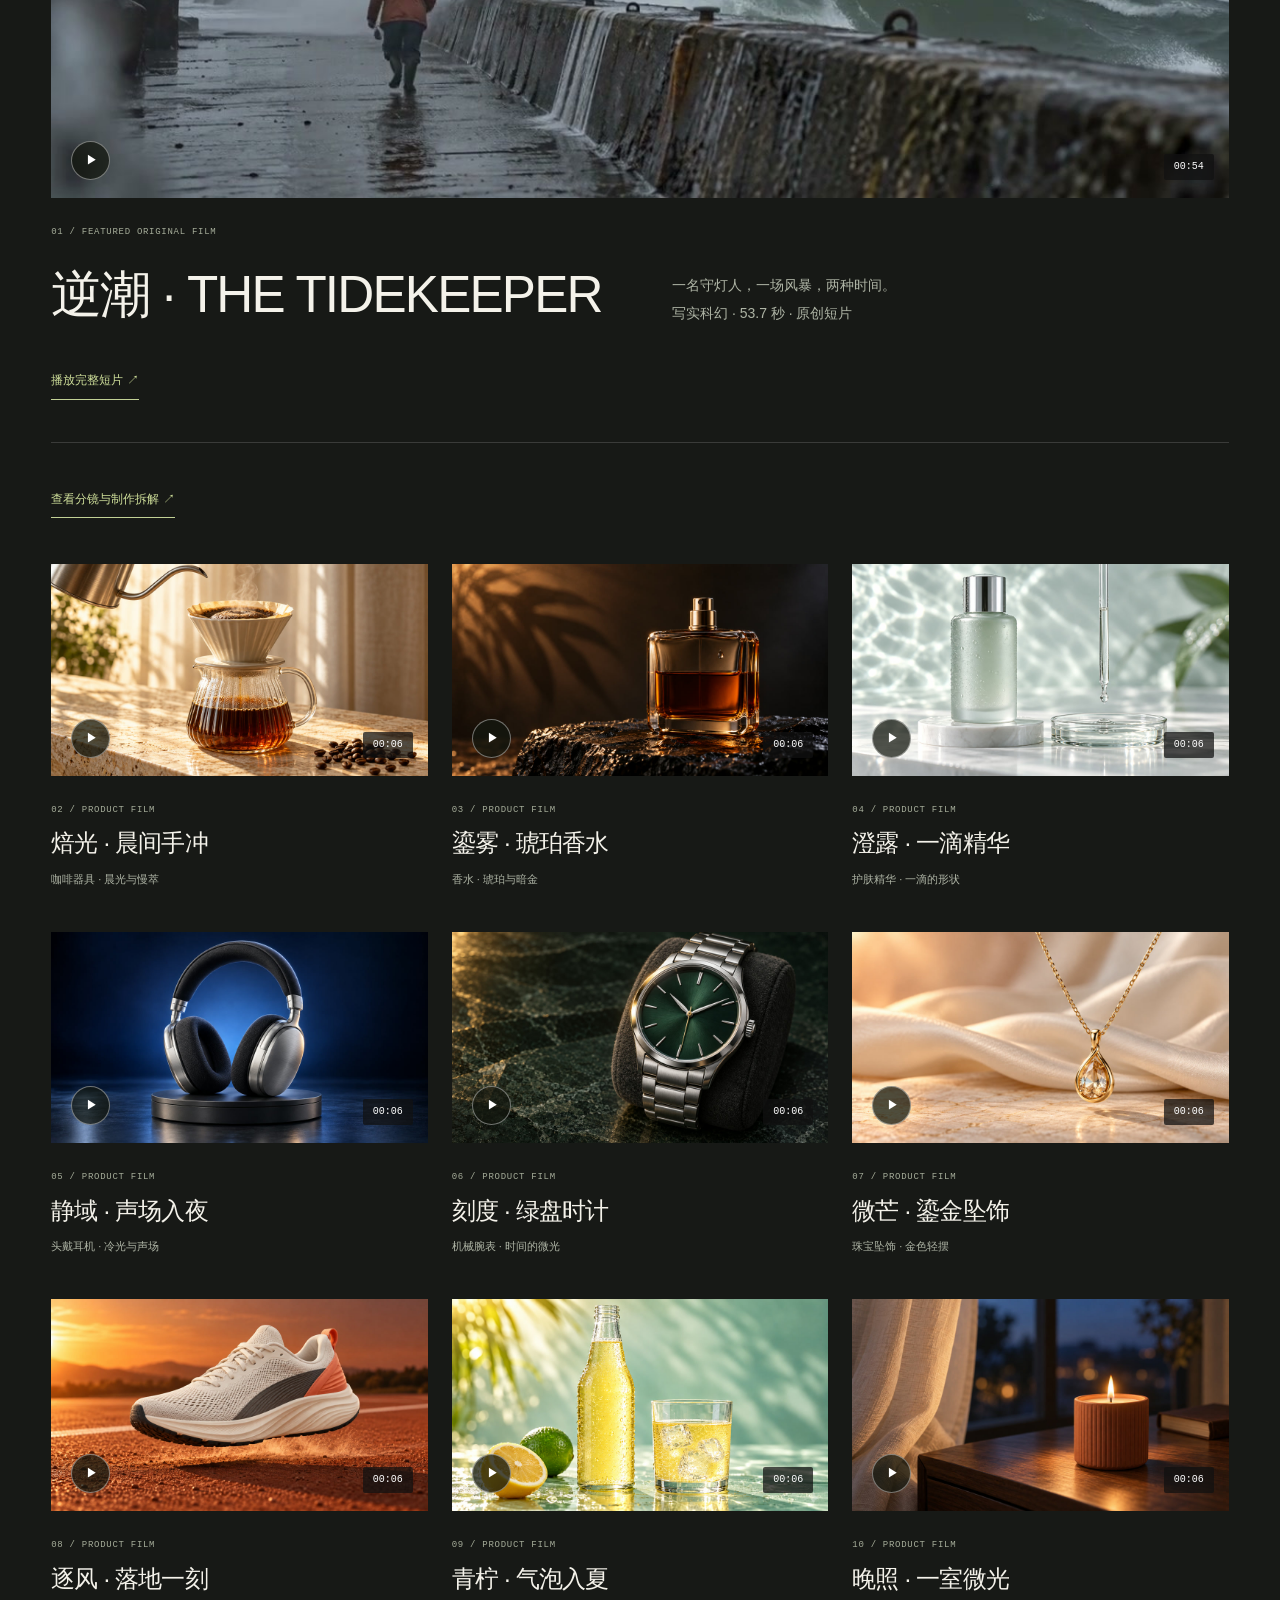
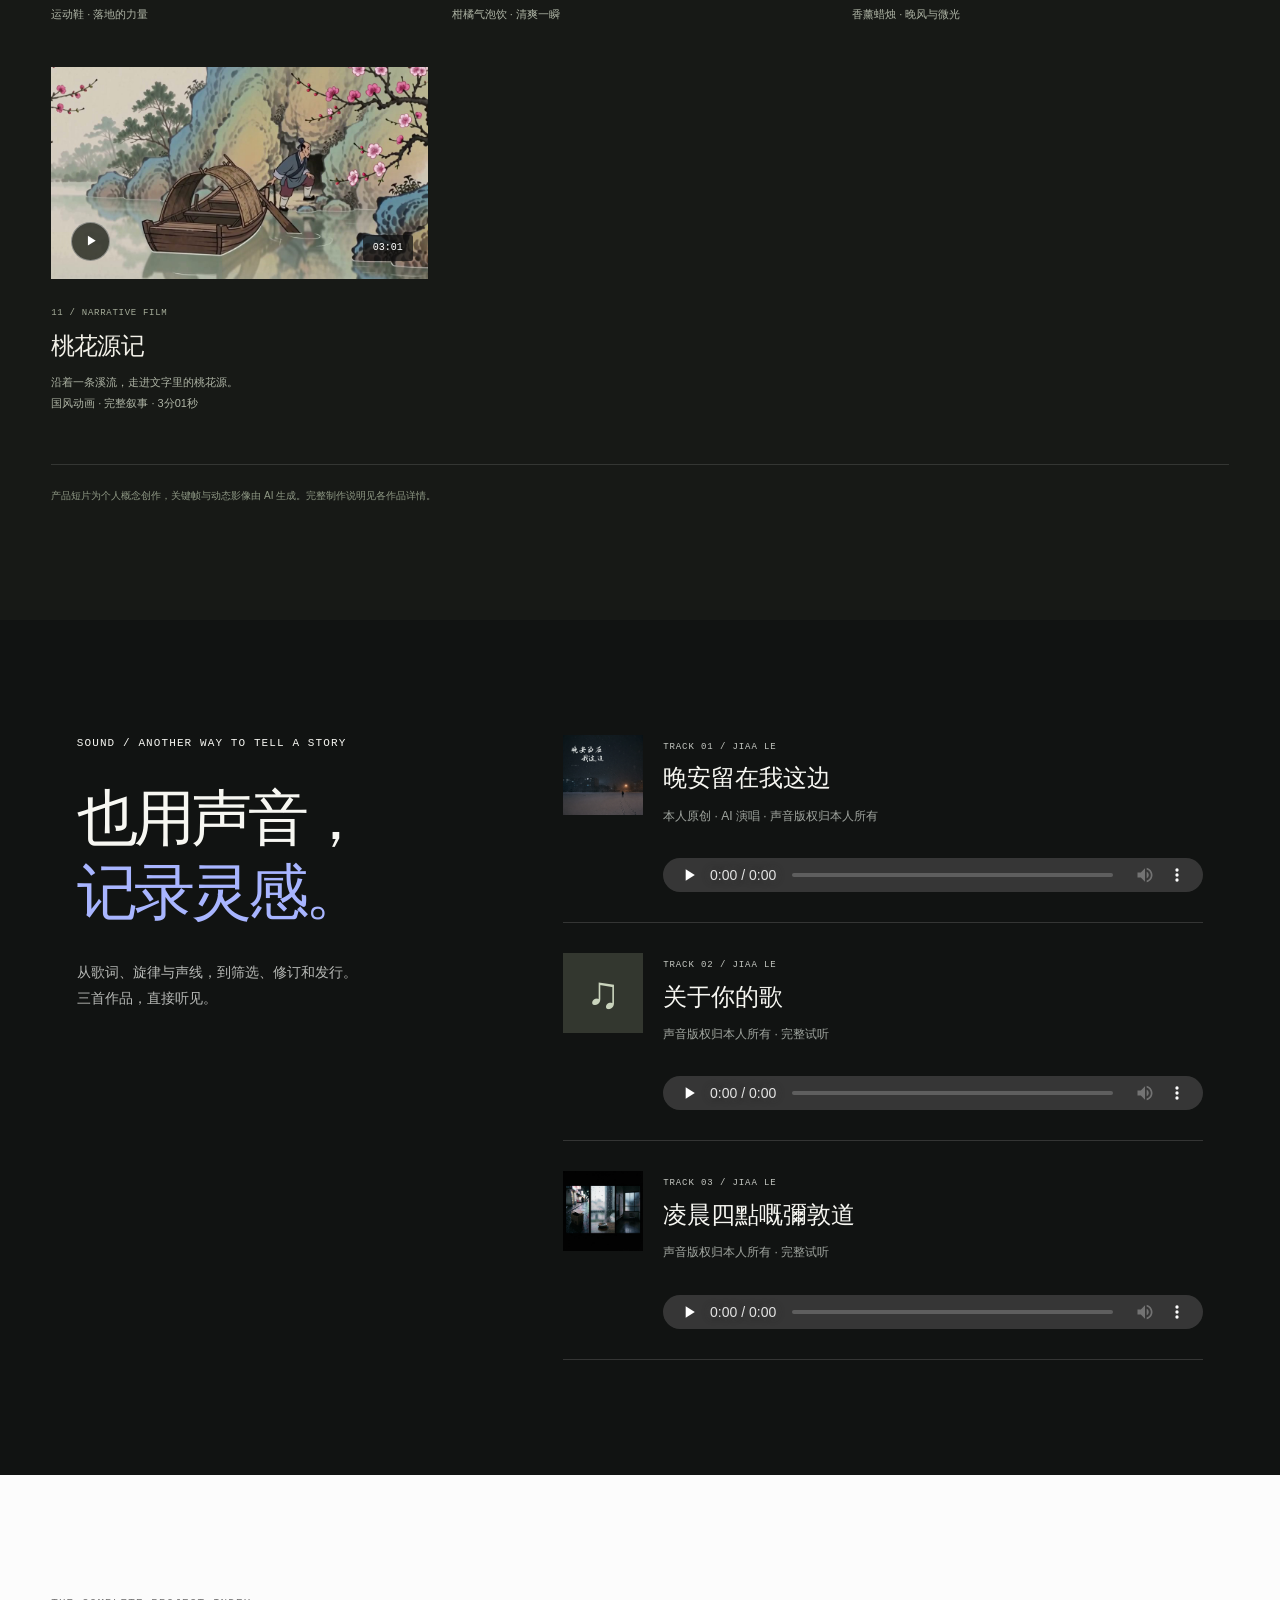
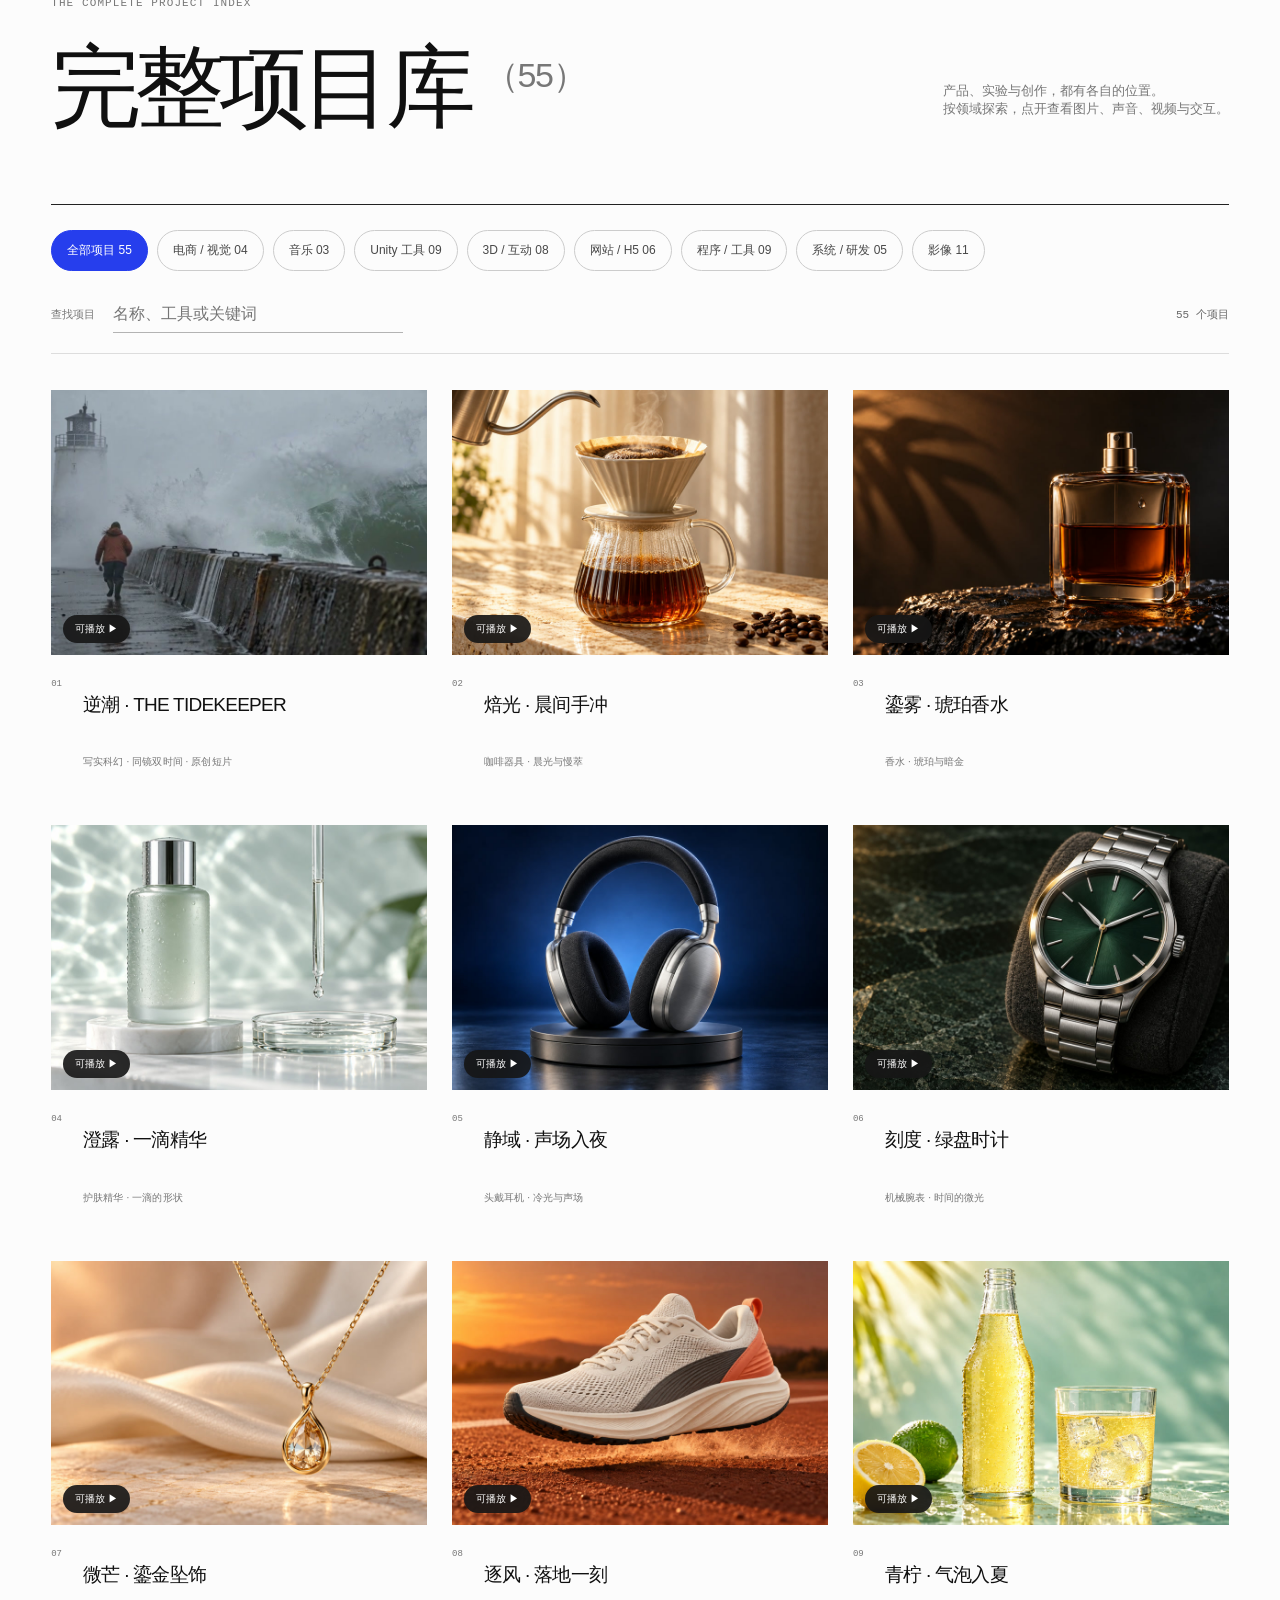
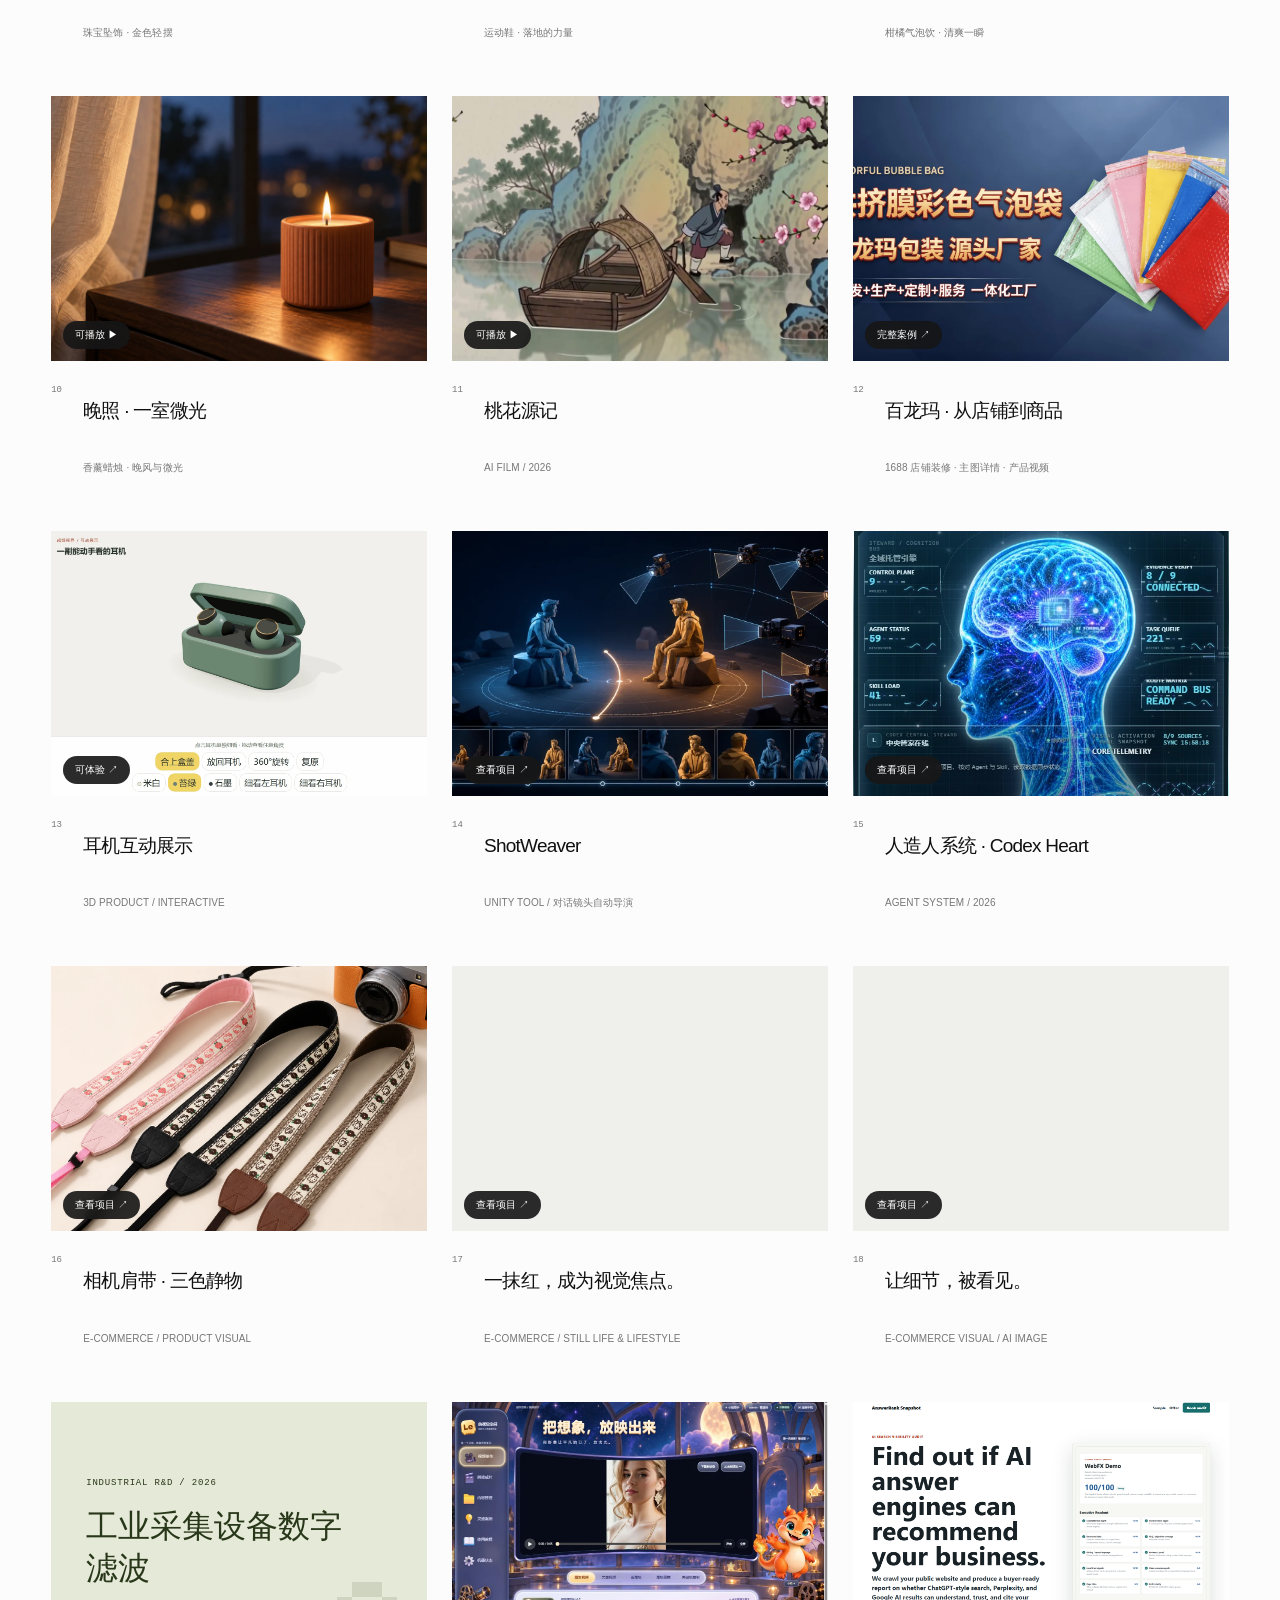
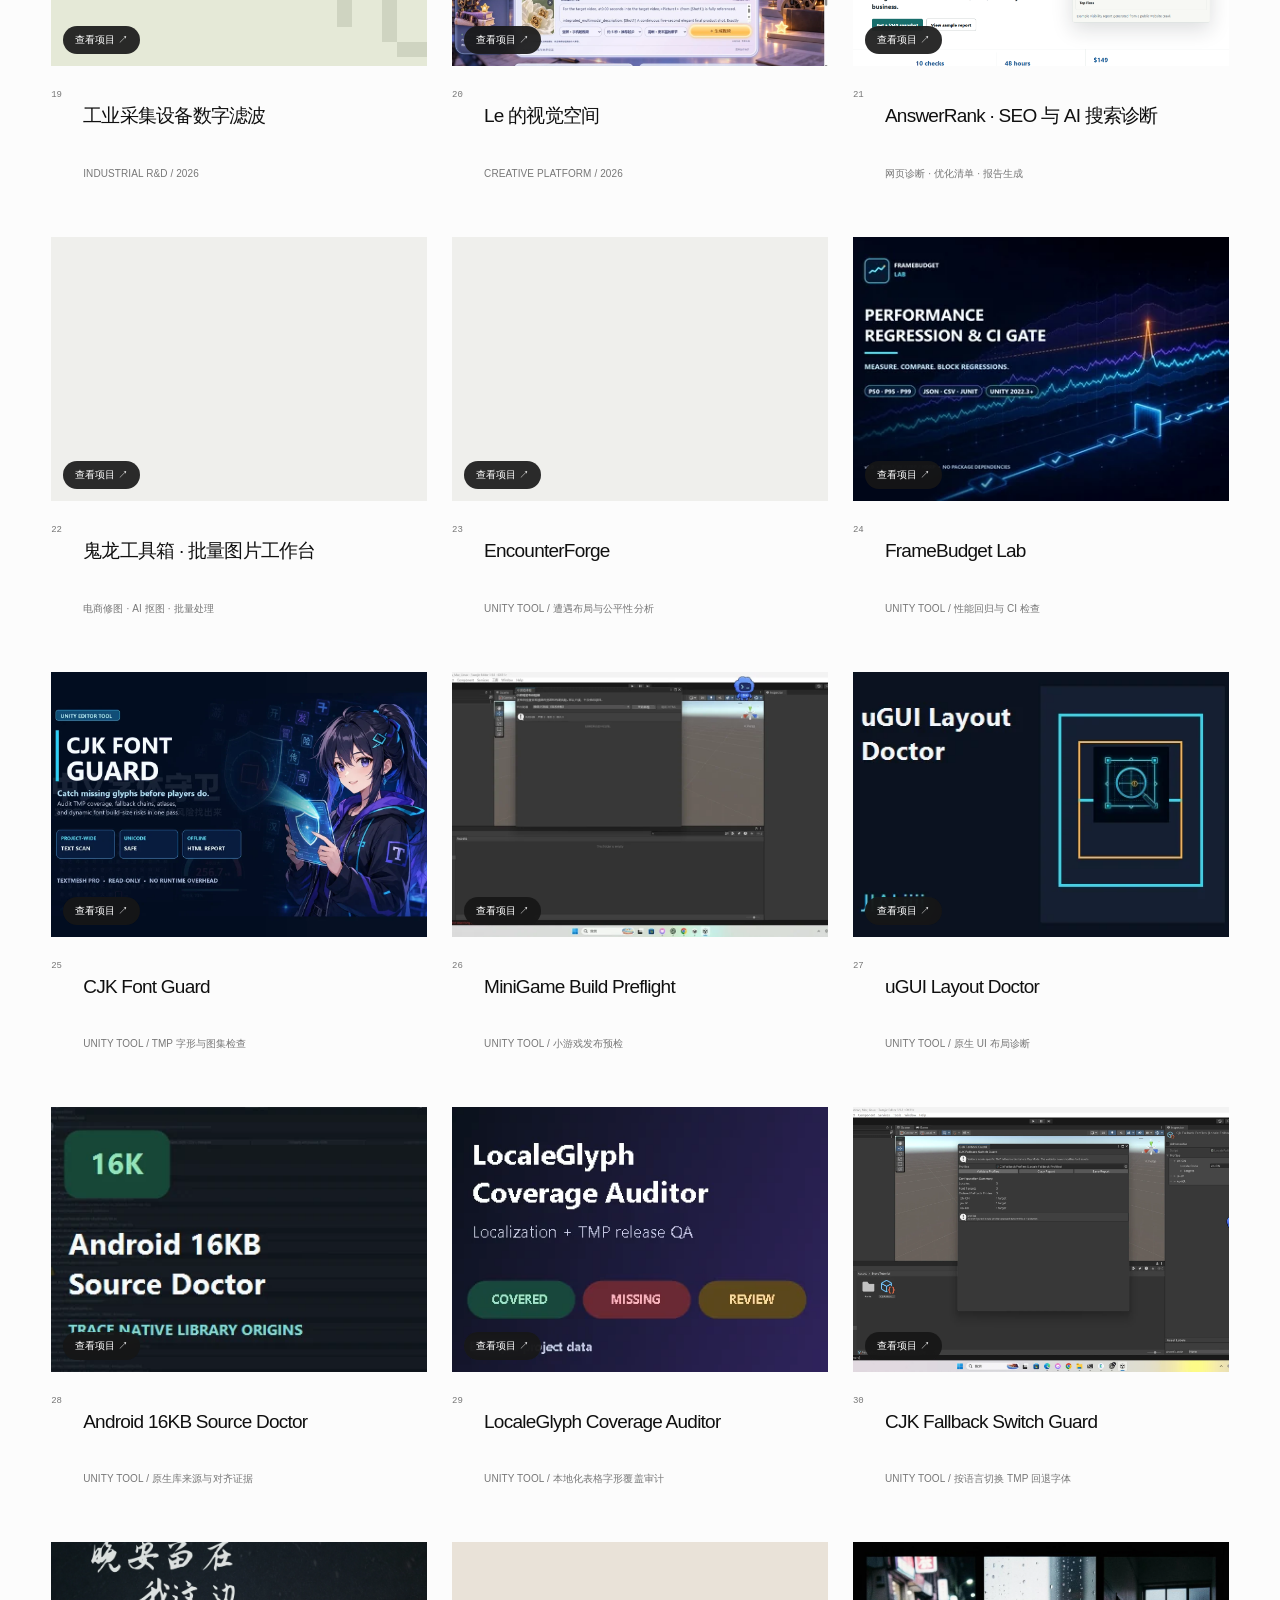
==== commit e9d1a7ca: "Publish Tidekeeper flagship film and making-of page" ====
--- a/index.html
+++ b/index.html
@@ -6,7 +6,7 @@
 <meta property="og:title" content="Le — Ideas, systems & things I make."><meta property="og:image" content="https://le-ai-portfolio.jia-c.chatgpt.site/assets/camera-straps.webp">
 <title>Le — Ideas, systems & things I make.</title>
 <link rel="icon" href="data:image/svg+xml,%3Csvg xmlns='http://www.w3.org/2000/svg' viewBox='0 0 64 64'%3E%3Crect width='64' height='64' fill='%232941f0'/%3E%3Ctext x='10' y='47' font-size='45' font-family='Arial' font-weight='900' fill='white'%3EL.%3C/text%3E%3C/svg%3E">
-<link rel="stylesheet" href="styles.css"><link rel="stylesheet" href="archive.css"><link rel="stylesheet" href="portrait.css"><link rel="stylesheet" href="films.css"><script type="importmap">{"imports":{"three":"./vendor/three.module.min.js","three/addons/controls/OrbitControls.js":"./vendor/OrbitControls.js"}}</script><script type="module" src="app.js?v=20261022-films"></script>
+<link rel="stylesheet" href="styles.css"><link rel="stylesheet" href="archive.css"><link rel="stylesheet" href="portrait.css"><link rel="stylesheet" href="films.css?v=20261022-tidekeeper"><script type="importmap">{"imports":{"three":"./vendor/three.module.min.js","three/addons/controls/OrbitControls.js":"./vendor/OrbitControls.js"}}</script><script type="module" src="app.js?v=20261022-tidekeeper"></script>
 </head>
 <body>
 <a class="skip-link" href="#work">跳到作品</a>
@@ -30,7 +30,7 @@
 <div class="section-heading"><p class="eyebrow">SELECTED WORK / 2024 — 2026</p><h2 id="work-title">想法的不同形状。</h2><p class="section-desc">从商业视觉到软件产品，从一首歌到可走进的三维空间。<br>每个作品背后，都有具体的问题、选择和实现。</p></div>
 <div class="featured-grid" id="featured-grid"></div><a class="archive-jump" href="#archive">浏览完整项目库 <span data-project-count></span> ↘</a>
 </section>
-<section class="films-section" id="films" aria-labelledby="films-title"><div class="films-heading"><div><p class="eyebrow">MOVING IMAGES / NARRATIVE &amp; PRODUCT FILMS</p><h2 id="films-title">让画面，<br><em>真正动起来。</em></h2></div><div class="films-heading-note"><span><b data-film-count></b> FILMS</span><p>一部古文叙事，九支产品短片。<br>从故事、光影到声音，点击直接播放。</p></div></div><div id="film-feature"></div><div class="film-grid" id="film-grid"></div><p class="films-footnote">产品短片为个人概念创作，关键帧与动态影像由 AI 生成。完整制作说明见各作品详情。</p></section>
+<section class="films-section" id="films" aria-labelledby="films-title"><div class="films-heading"><div><p class="eyebrow">MOVING IMAGES / NARRATIVE &amp; PRODUCT FILMS</p><h2 id="films-title">让画面，<br><em>真正动起来。</em></h2></div><div class="films-heading-note"><span><b data-film-count></b> FILMS</span><p>两部叙事短片，九支产品影像。<br>从故事、光影到声音，点击直接播放。</p></div></div><div id="film-feature"></div><div class="film-grid" id="film-grid"></div><p class="films-footnote">产品短片为个人概念创作，关键帧与动态影像由 AI 生成。完整制作说明见各作品详情。</p></section>
 <section class="music-section" id="music" aria-labelledby="music-title"><div class="music-heading"><p class="eyebrow">SOUND / ANOTHER WAY TO TELL A STORY</p><h2 id="music-title">也用声音，<br><em>记录灵感。</em></h2><p>从歌词、旋律与声线，到筛选、修订和发行。<br>三首作品，直接听见。</p></div><div id="music-list" class="music-list"></div></section>
 <section class="archive section" id="archive" aria-labelledby="archive-title"><div class="section-heading"><p class="eyebrow">THE COMPLETE PROJECT INDEX</p><h2 id="archive-title">完整项目库<span>（<b data-project-count></b>）</span></h2><p class="section-desc">产品、实验与创作，都有各自的位置。<br>按领域探索，点开查看图片、声音、视频与交互。</p></div><div class="archive-toolbar"><div id="archive-filters" class="archive-filters" role="group" aria-label="项目分类"></div><div class="archive-search"><label for="project-search">查找项目</label><input id="project-search" type="search" placeholder="名称、工具或关键词" autocomplete="off"><span id="filter-status" role="status" aria-live="polite"></span></div></div><div id="archive-grid" class="archive-grid"></div><p id="archive-empty" hidden>没有找到匹配项目，试试其他关键词。</p></section>
 <section class="lab" id="lab" aria-labelledby="lab-title"><div class="lab-title"><p class="eyebrow">EXPERIMENTS / BEYOND THE FLAT</p><h2 id="lab-title">换个<span>维度。</span></h2><p>让光线、材质与形态，在你的指尖发生变化。</p></div><div class="lab-stage"><canvas id="lab-canvas" aria-label="三维模型展示器：拖动旋转、滚轮缩放，方向键旋转" tabindex="0"></canvas><div class="lab-topline"><span>OBJECT / <b id="object-number">001</b></span><span>LIVE 3D EXPLORATION</span></div><div class="lab-sidebar"><button class="shape-button active" data-shape="knot" aria-pressed="true"><span>01</span> 环形结构</button><button class="shape-button" data-shape="crystal" aria-pressed="false"><span>02</span> 晶体阵列</button><button class="shape-button" data-shape="wave" aria-pressed="false"><span>03</span> 流体曲面</button></div><div class="lab-instruction">DRAG TO ROTATE<br>SCROLL TO ZOOM ↗</div><div class="lab-controls"><button id="material-toggle" aria-pressed="false">金属材质</button><button id="wireframe" aria-pressed="false">线框模式</button><button id="auto-rotate" aria-pressed="true">暂停旋转</button><button id="reset-view">重置视角</button></div><p class="lab-caption">本站实时三维交互 · 程序化形态实验</p><p class="webgl-message" hidden>当前设备未启用三维渲染，可继续浏览作品与项目详情。</p></div></section>
--- a/films.css
+++ b/films.css
@@ -24,6 +24,16 @@
 .film-feature .film-copy h3{font-size:clamp(36px,4vw,65px);margin:17px 0 24px}
 .film-feature .film-description{font-size:13px;line-height:2}
 .film-feature-action{display:inline-block;margin-top:34px;border-bottom:1px solid #c2d195;padding-bottom:10px;color:#cfdf9a;font-size:12px}
+.film-feature.film-flagship{display:block}
+.film-flagship .film-picture{aspect-ratio:40/17}
+.film-flagship .film-copy{display:grid;grid-template-columns:1fr 1fr;gap:14px 5vw;padding-top:28px}
+.film-flagship .film-kicker{grid-column:1/-1}
+.film-flagship .film-copy h3{margin:4px 0 12px}
+.film-flagship .film-description{align-self:center;font-size:14px}
+.film-flagship .film-feature-action{justify-self:start;margin-top:12px}
+.film-case-link{display:inline-block;color:#cfdf9a;font-size:12px;border-bottom:1px solid #c2d195;padding-bottom:9px;margin:-22px 0 46px;text-underline-offset:5px}
+.film-case-link:focus-visible{outline:2px solid #cfdf9a;outline-offset:8px}
+@media(max-width:700px){.film-flagship .film-copy{display:block}.film-flagship .film-description{font-size:11px}.film-flagship .film-kicker{display:block}.film-flagship .film-feature-action{margin-top:20px}.film-case-link{margin:-10px 0 35px;font-size:11px}}
 .film-grid{display:grid;grid-template-columns:repeat(3,minmax(0,1fr));gap:42px 24px}
 .films-footnote{font-size:10px;line-height:1.9;color:#8f9985;margin:50px 0 0;border-top:1px solid #ffffff20;padding-top:21px}
 #project-dialog.video-dialog .dialog-media{padding:0;background:#111}
